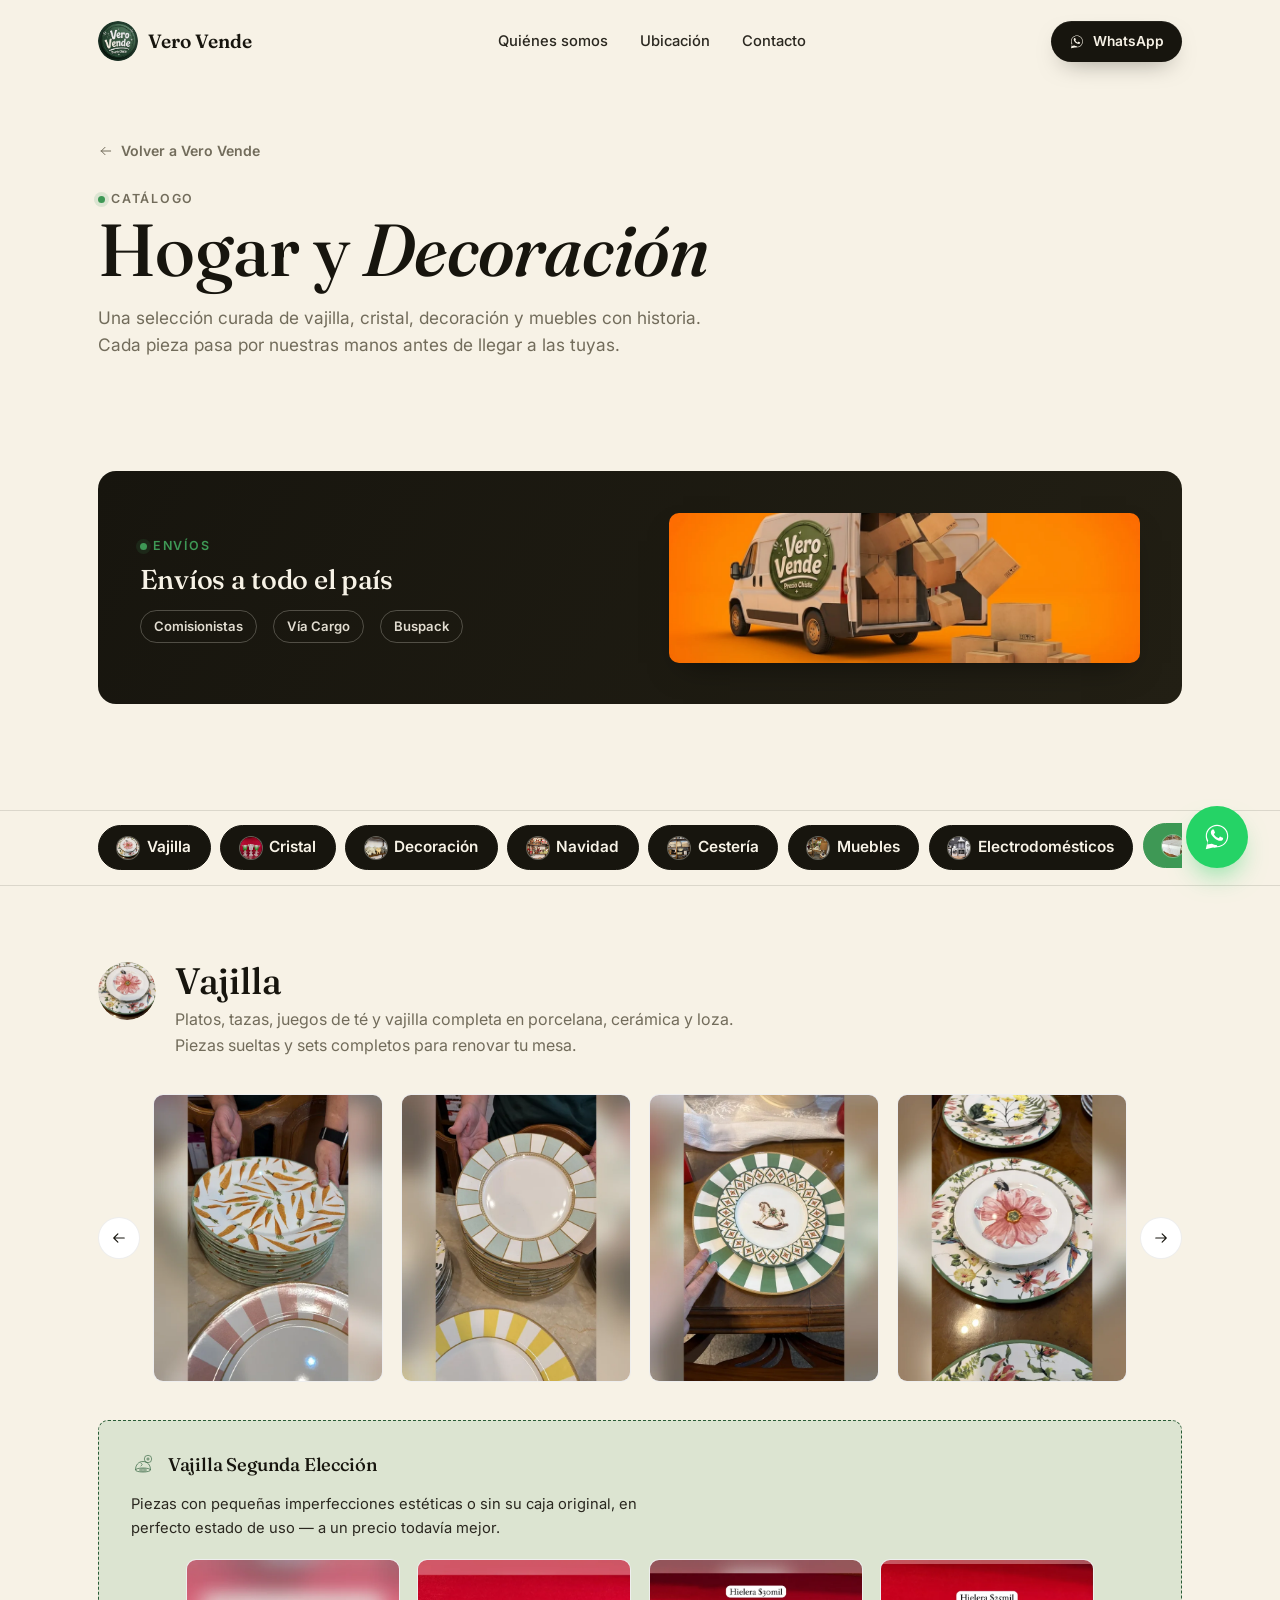
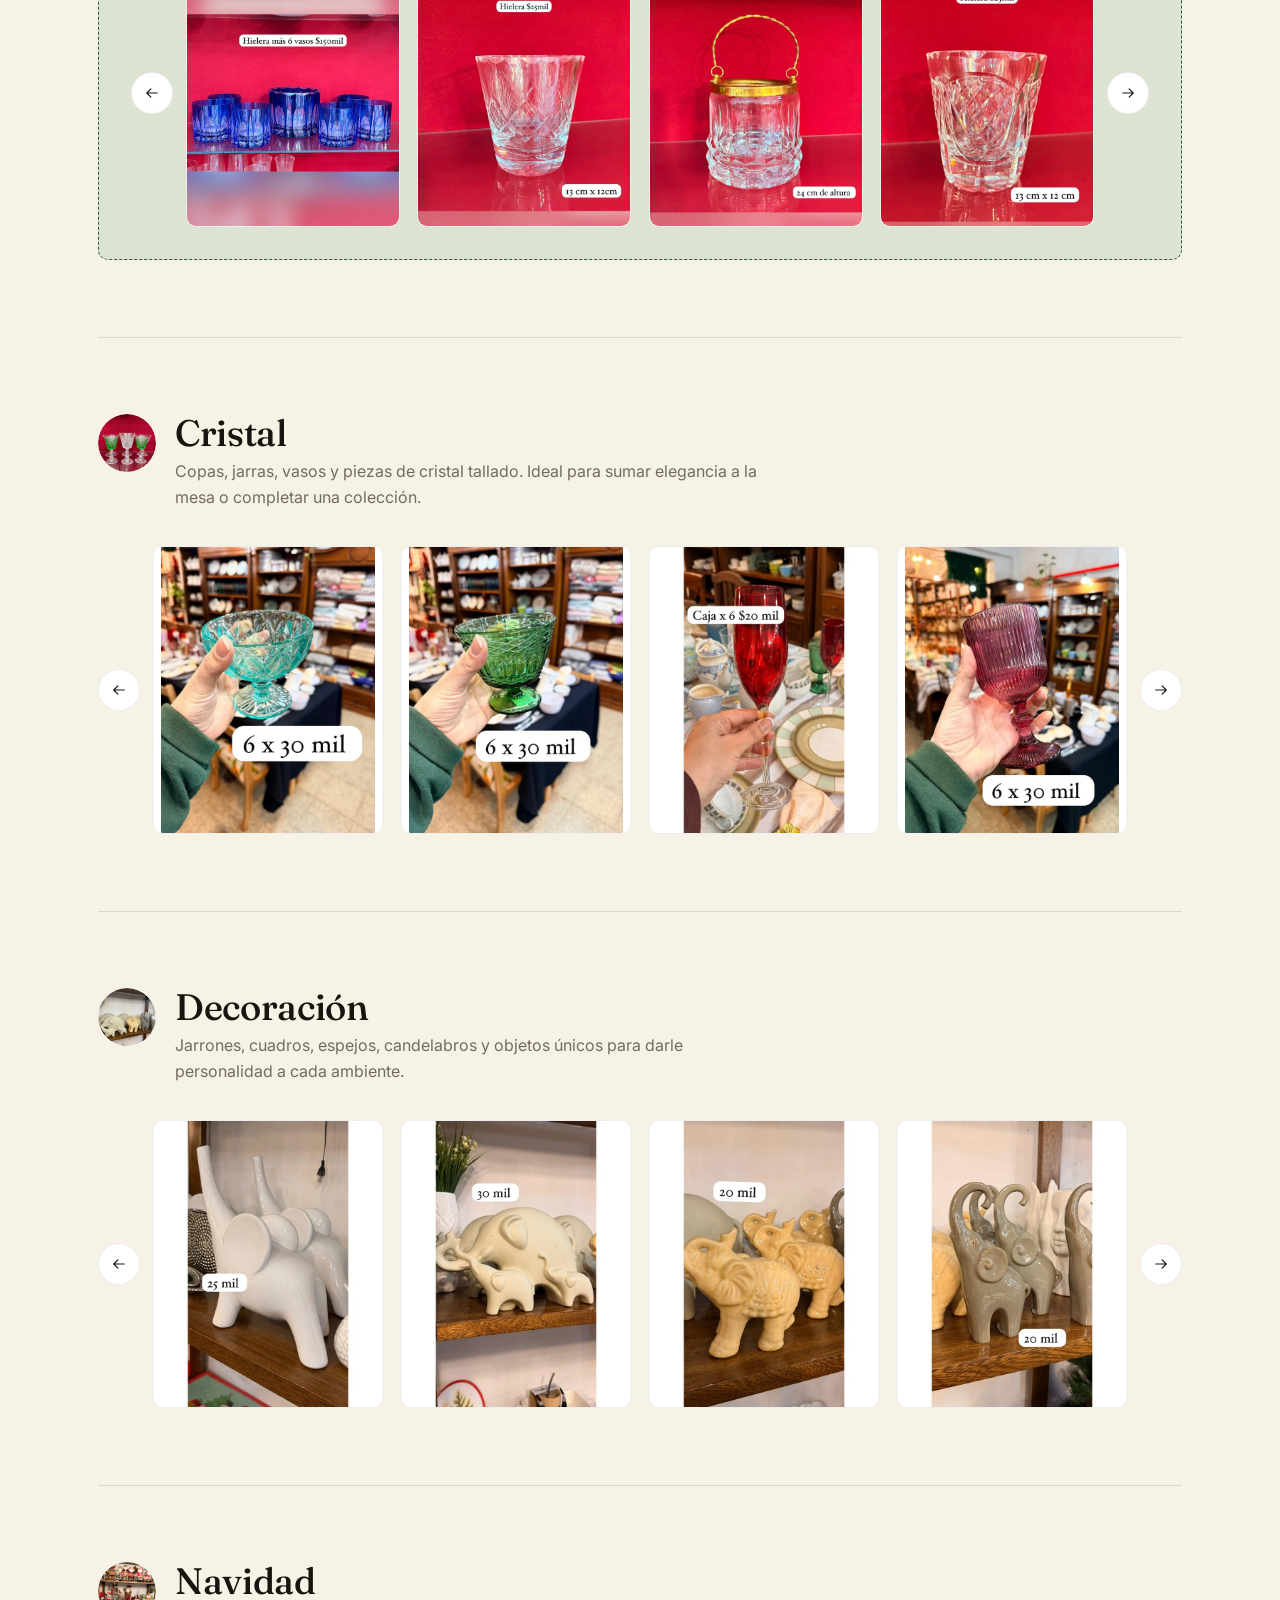
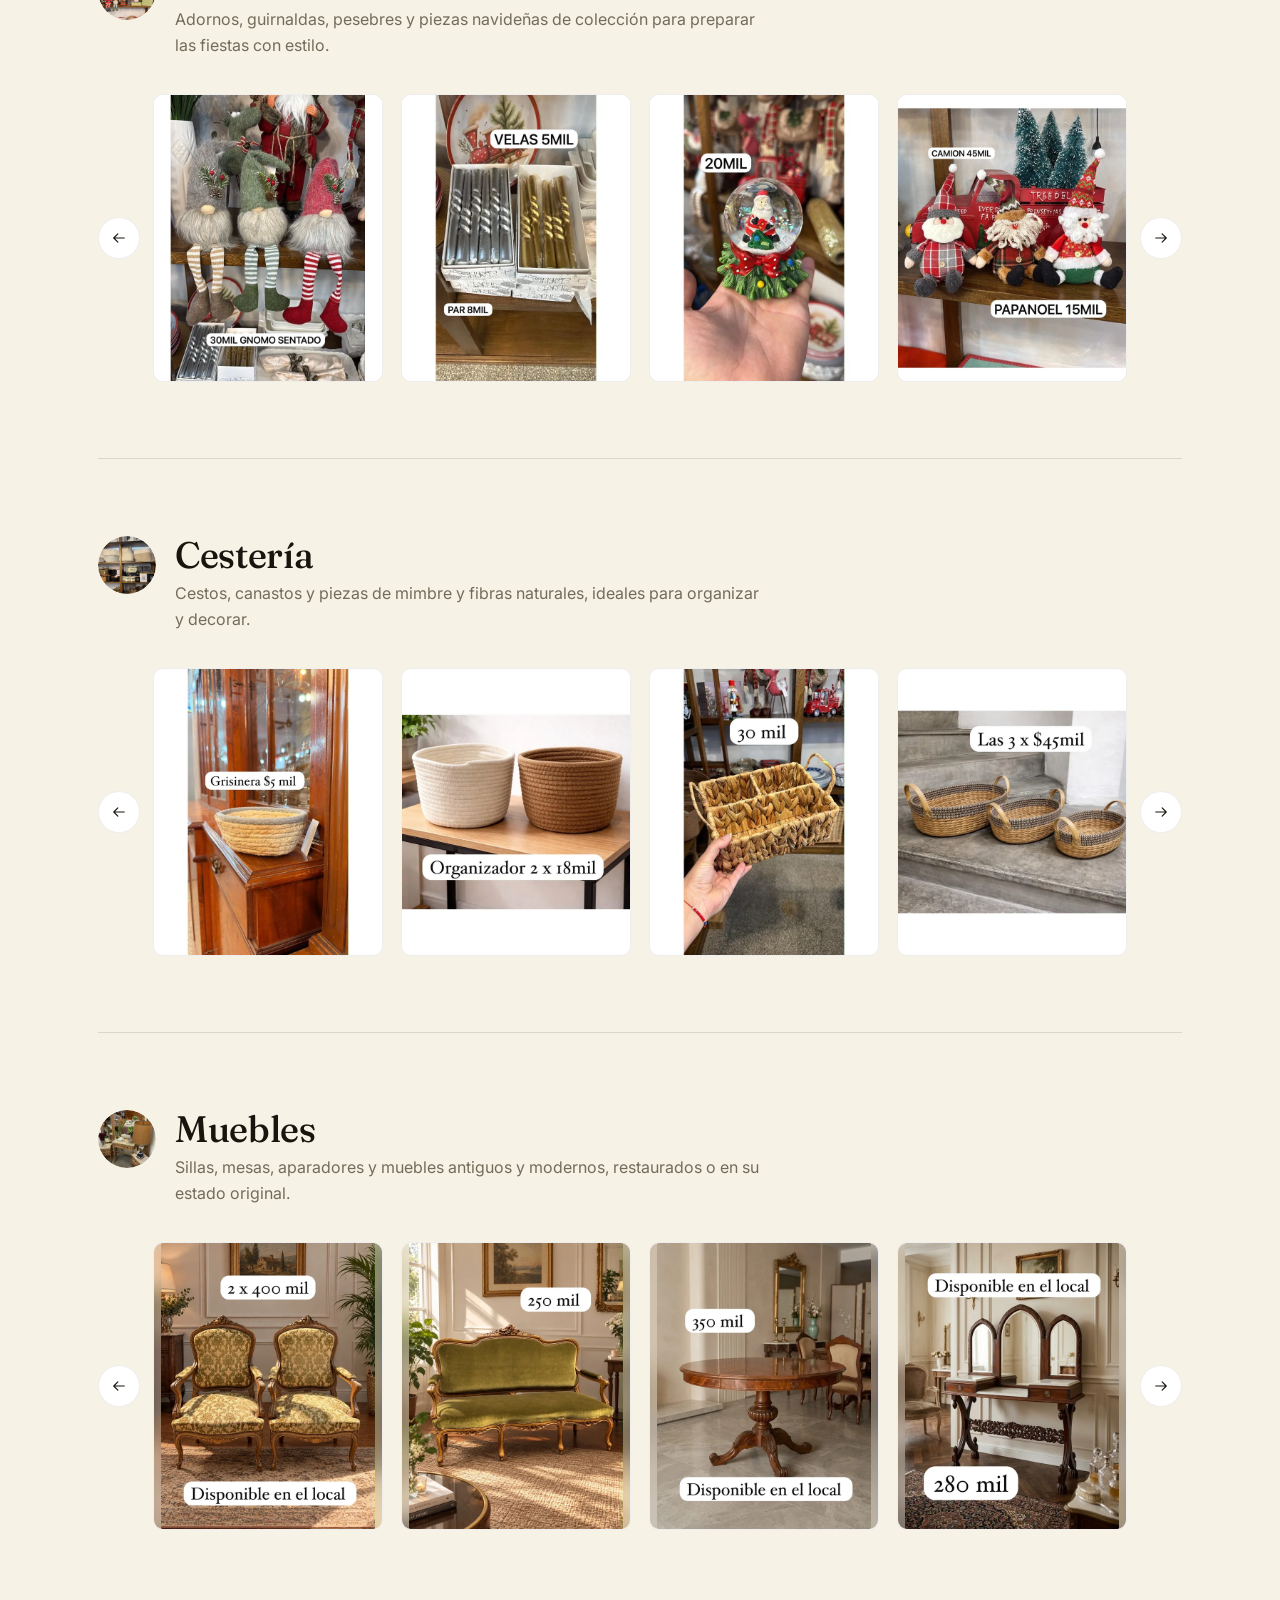
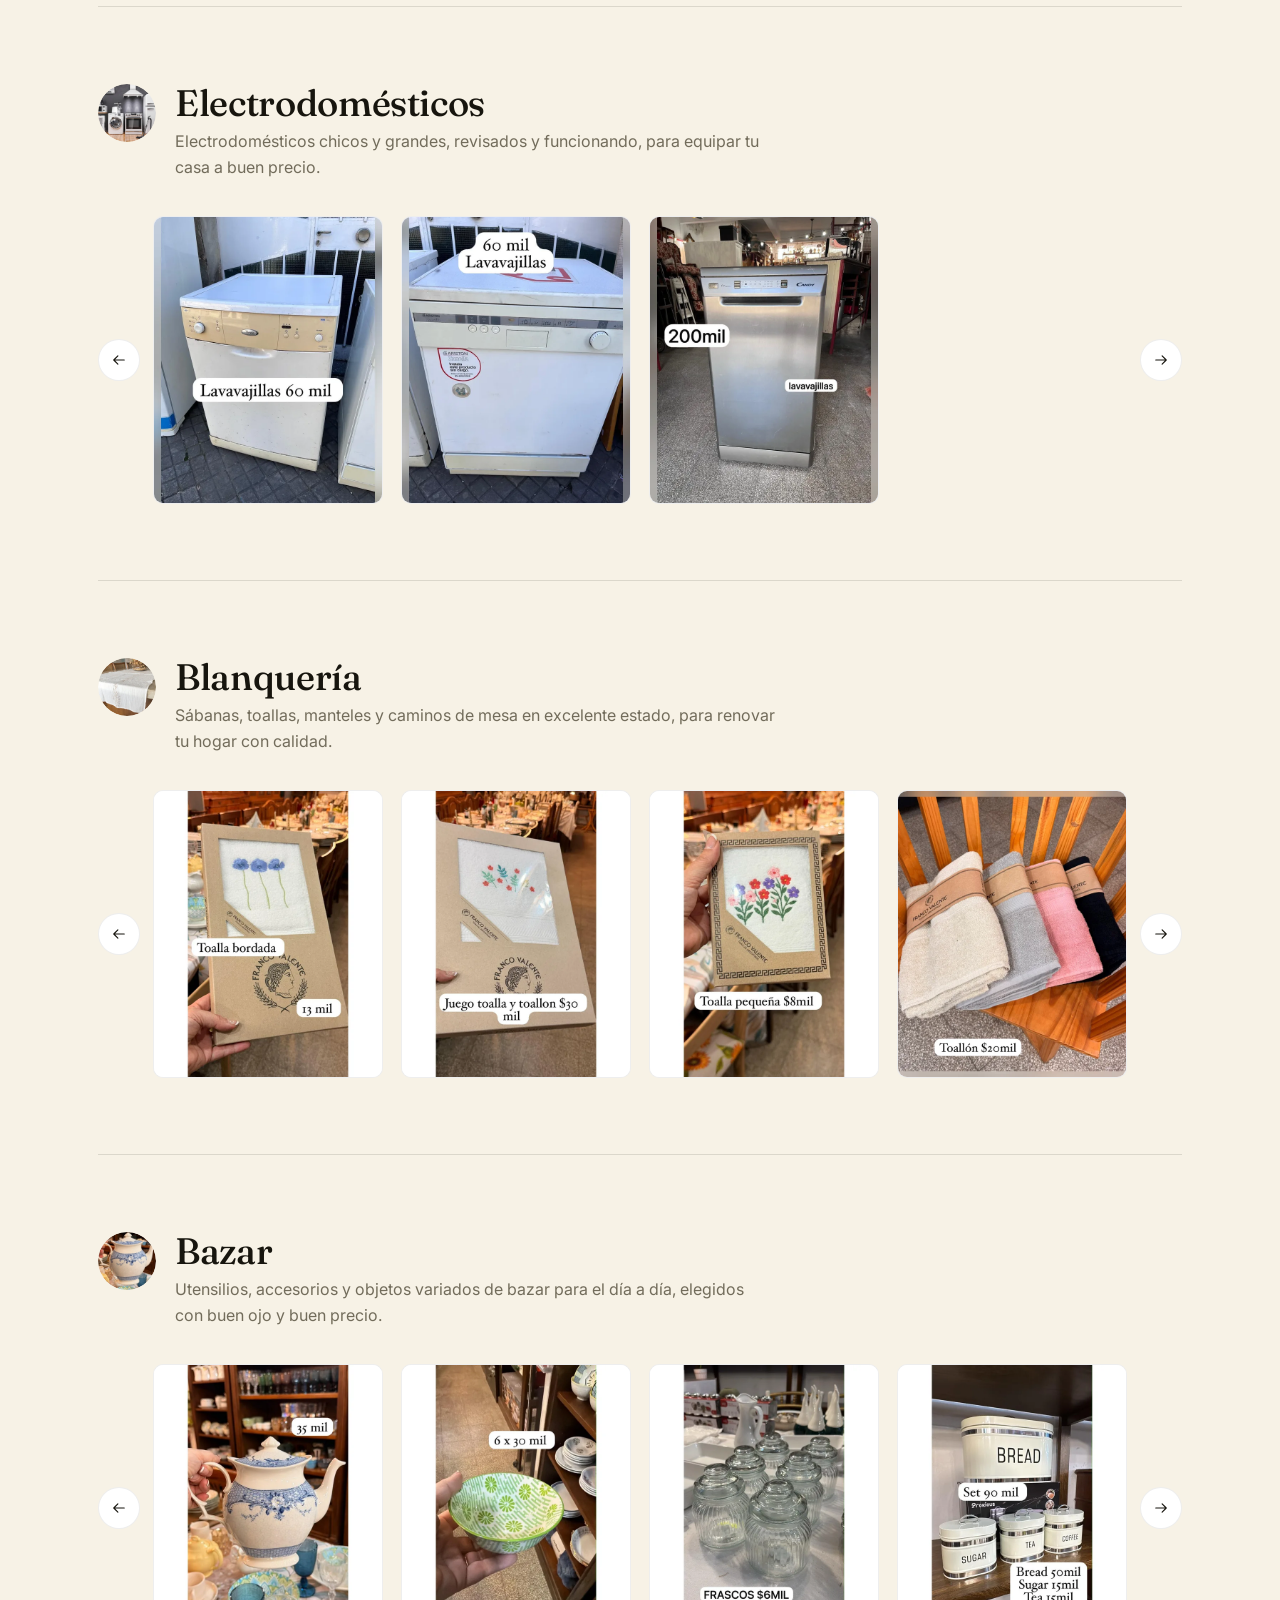
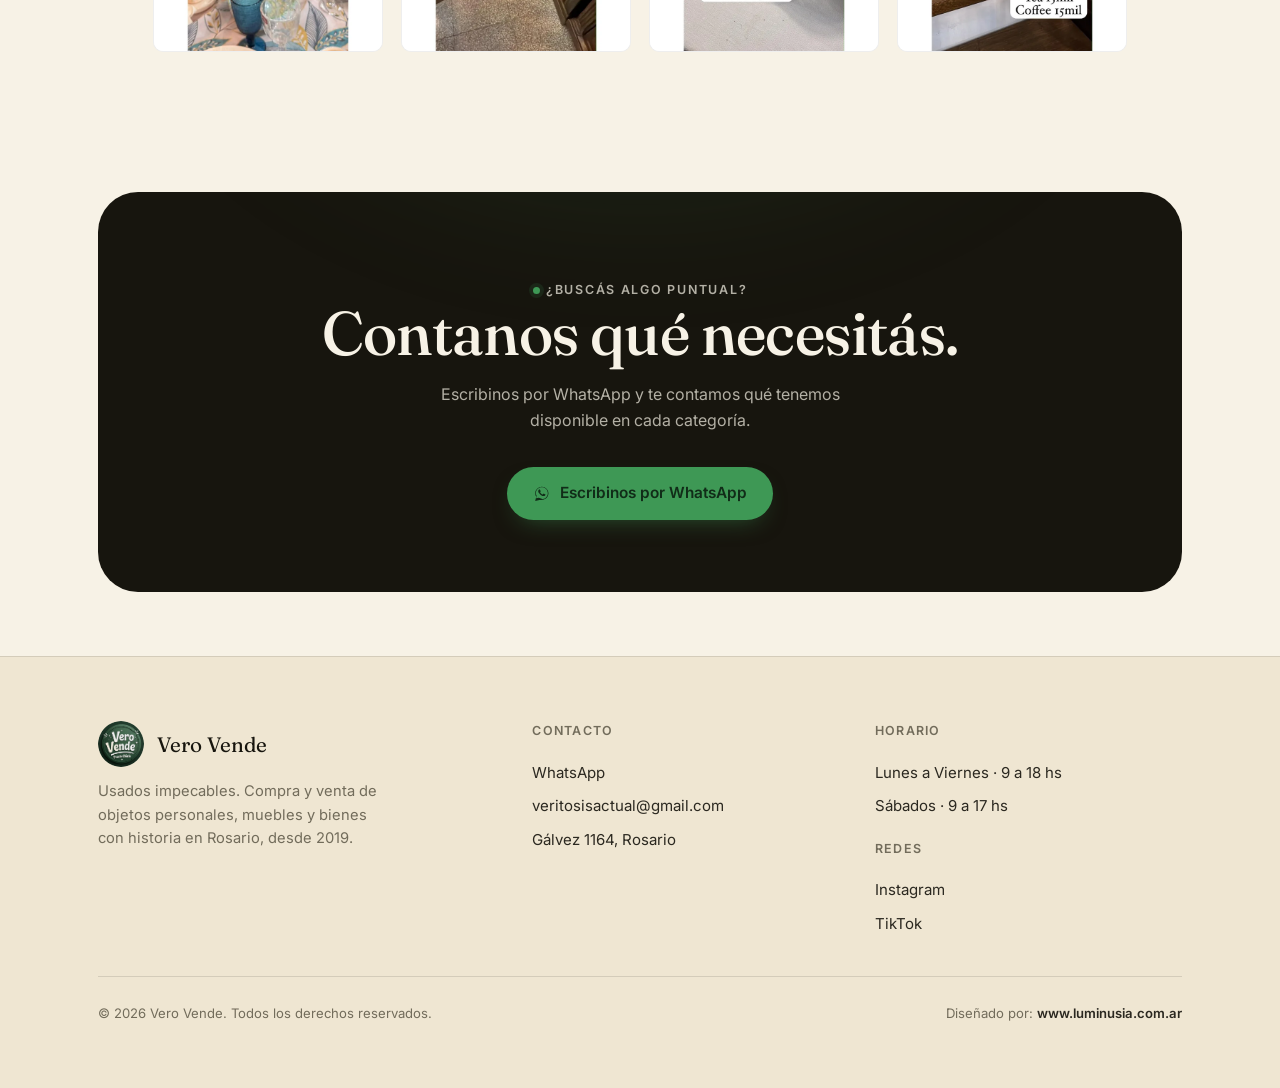
==== hogar-decoracion.html @ d7b31200 "Add files via upload" ====
<!doctype html>
<html lang="es">
<head>
<meta charset="UTF-8" />
<meta name="viewport" content="width=device-width, initial-scale=1, viewport-fit=cover" />
<title>Hogar y Decoración — Vero Vende</title>
<meta name="description" content="Catálogo de Vero Vende: vajilla, cristal, decoración, navidad, cestería, muebles y electrodomésticos usados e impecables. Envíos a todo el país." />
<link rel="preconnect" href="https://fonts.googleapis.com">
<link rel="preconnect" href="https://fonts.gstatic.com" crossorigin>
<link rel="stylesheet" href="https://fonts.googleapis.com/css2?family=Fraunces:ital,opsz,wght@0,9..144,400;0,9..144,500;0,9..144,600;1,9..144,500&family=Inter:wght@400;500;600;700&display=swap">
<link rel="icon" href="favicon-32.png" sizes="32x32">
<link rel="apple-touch-icon" href="favicon.png">
<link rel="stylesheet" href="styles.css?v=20260928">
<meta name="theme-color" content="#F7F2E6">
</head>
<body>
<svg xmlns="http://www.w3.org/2000/svg" style="display:none">
  <!-- ===== UI icons ===== -->
  <symbol id="ic-whatsapp" viewBox="0 0 32 32">
    <path fill="currentColor" d="M16.02 3C9.4 3 4 8.37 4 15c0 2.36.66 4.56 1.8 6.45L4 29l7.76-1.75A11.9 11.9 0 0 0 16.02 27C22.64 27 28 21.63 28 15S22.64 3 16.02 3Zm0 21.8c-1.98 0-3.83-.55-5.4-1.5l-.39-.23-4.6 1.04 1-4.48-.25-.4A9.7 9.7 0 0 1 5.2 15c0-5.98 4.86-10.8 10.82-10.8 5.96 0 10.8 4.82 10.8 10.8 0 5.98-4.84 10.8-10.8 10.8Zm5.9-8.1c-.32-.16-1.9-.94-2.2-1.04-.3-.11-.51-.16-.73.16-.21.32-.84 1.04-1.03 1.25-.19.21-.38.24-.7.08-.32-.16-1.36-.5-2.6-1.6-.96-.86-1.6-1.92-1.79-2.24-.19-.32-.02-.5.14-.66.14-.14.32-.38.48-.56.16-.19.21-.32.32-.54.11-.21.05-.4-.03-.56-.08-.16-.73-1.75-1-2.4-.26-.62-.53-.54-.73-.55h-.62c-.21 0-.56.08-.85.4-.29.32-1.12 1.09-1.12 2.67s1.15 3.1 1.31 3.31c.16.21 2.26 3.45 5.48 4.84.77.33 1.36.53 1.83.68.77.24 1.47.21 2.02.13.62-.09 1.9-.78 2.17-1.53.27-.75.27-1.4.19-1.53-.08-.13-.29-.21-.61-.37Z"/>
  </symbol>
  <symbol id="ic-instagram" viewBox="0 0 32 32">
    <path fill="currentColor" d="M16 5.8c3.47 0 3.88.01 5.25.08 1.27.06 1.96.27 2.42.44.6.24 1.04.52 1.5.98.46.46.74.9.98 1.5.17.46.38 1.15.44 2.42.06 1.37.08 1.78.08 5.25s-.01 3.88-.08 5.25c-.06 1.27-.27 1.96-.44 2.42-.24.6-.52 1.04-.98 1.5-.46.46-.9.74-1.5.98-.46.17-1.15.38-2.42.44-1.37.06-1.78.08-5.25.08s-3.88-.01-5.25-.08c-1.27-.06-1.96-.27-2.42-.44a4.05 4.05 0 0 1-1.5-.98 4.05 4.05 0 0 1-.98-1.5c-.17-.46-.38-1.15-.44-2.42-.06-1.37-.08-1.78-.08-5.25s.01-3.88.08-5.25c.06-1.27.27-1.96.44-2.42.24-.6.52-1.04.98-1.5.46-.46.9-.74 1.5-.98.46-.17 1.15-.38 2.42-.44C12.12 5.8 12.53 5.8 16 5.8Zm0-2.34c-3.53 0-3.97.01-5.35.08-1.38.06-2.32.28-3.14.6a6.4 6.4 0 0 0-2.32 1.51 6.4 6.4 0 0 0-1.51 2.32c-.32.82-.54 1.76-.6 3.14C2.99 12.5 2.98 12.93 2.98 16s.01 3.5.08 4.88c.06 1.38.28 2.32.6 3.14.32.85.75 1.58 1.51 2.32.75.75 1.47 1.19 2.32 1.51.82.32 1.76.54 3.14.6 1.38.07 1.82.08 5.35.08s3.97-.01 5.35-.08c1.38-.06 2.32-.28 3.14-.6a6.4 6.4 0 0 0 2.32-1.51 6.4 6.4 0 0 0 1.51-2.32c.32-.82.54-1.76.6-3.14.07-1.38.08-1.82.08-4.88s-.01-3.5-.08-4.88c-.06-1.38-.28-2.32-.6-3.14a6.4 6.4 0 0 0-1.51-2.32 6.4 6.4 0 0 0-2.32-1.51c-.82-.32-1.76-.54-3.14-.6C19.97 3.47 19.53 3.46 16 3.46Zm0 6.3A6.24 6.24 0 1 0 16 22a6.24 6.24 0 0 0 0-12.24Zm0 10.3a4.06 4.06 0 1 1 0-8.12 4.06 4.06 0 0 1 0 8.12Zm7.94-10.55a1.46 1.46 0 1 1-2.92 0 1.46 1.46 0 0 1 2.92 0Z"/>
  </symbol>
  <symbol id="ic-tiktok" viewBox="0 0 32 32">
    <path fill="currentColor" d="M23.2 9.27a5.6 5.6 0 0 1-3.9-1.57 5.66 5.66 0 0 1-1.72-3.56h-3.87v16.3c0 1.72-1.4 3.13-3.13 3.13a3.13 3.13 0 1 1 0-6.27c.3 0 .58.04.85.11v-3.94a6.96 6.96 0 0 0-.85-.05 7.06 7.06 0 0 0-7.06 7.06 7.06 7.06 0 0 0 7.06 7.06 7.06 7.06 0 0 0 7.06-7.06v-8.3a9.4 9.4 0 0 0 5.56 1.8v-3.9c0-.01 0-.01 0 0Z"/>
  </symbol>
  <symbol id="ic-pin" viewBox="0 0 24 24">
    <path fill="none" stroke="currentColor" stroke-width="1.4" d="M12 21s-7-6.5-7-11.6A7 7 0 0 1 12 2.5a7 7 0 0 1 7 6.9C19 14.5 12 21 12 21Z"/>
    <circle cx="12" cy="9.4" r="2.4" fill="none" stroke="currentColor" stroke-width="1.4"/>
  </symbol>
  <symbol id="ic-clock" viewBox="0 0 24 24">
    <circle cx="12" cy="12" r="8.6" fill="none" stroke="currentColor" stroke-width="1.4"/>
    <path fill="none" stroke="currentColor" stroke-width="1.4" stroke-linecap="round" d="M12 7v5.2l3.4 2"/>
  </symbol>
  <symbol id="ic-mail" viewBox="0 0 24 24">
    <rect x="2.6" y="5.2" width="18.8" height="13.6" rx="2" fill="none" stroke="currentColor" stroke-width="1.4"/>
    <path fill="none" stroke="currentColor" stroke-width="1.4" stroke-linecap="round" stroke-linejoin="round" d="m3.4 6.2 8.6 6.6 8.6-6.6"/>
  </symbol>
  <symbol id="ic-arrow" viewBox="0 0 24 24">
    <path fill="none" stroke="currentColor" stroke-width="1.5" stroke-linecap="round" stroke-linejoin="round" d="M5 12h14m0 0-5.5-5.5M19 12l-5.5 5.5"/>
  </symbol>
  <symbol id="ic-external" viewBox="0 0 24 24">
    <path fill="none" stroke="currentColor" stroke-width="1.5" stroke-linecap="round" stroke-linejoin="round" d="M9 6H6.5A2.5 2.5 0 0 0 4 8.5v9A2.5 2.5 0 0 0 6.5 20h9a2.5 2.5 0 0 0 2.5-2.5V15M14 4h6v6M20 4l-9.5 9.5"/>
  </symbol>

  <!-- ===== Category icons (line art) ===== -->
  <symbol id="ic-vajilla" viewBox="0 0 48 48">
    <ellipse cx="24" cy="34" rx="15" ry="4" fill="none" stroke="currentColor" stroke-width="1.3"/>
    <ellipse cx="24" cy="34" rx="7" ry="2" fill="none" stroke="currentColor" stroke-width="1.3"/>
    <path fill="none" stroke="currentColor" stroke-width="1.3" d="M9 34C9 24 15 17 24 17s15 7 15 17"/>
    <path fill="none" stroke="currentColor" stroke-width="1" d="M15 27c2-4 5-6 9-6s7 2 9 6" opacity=".6"/>
    <circle cx="24" cy="11" r="2.6" fill="none" stroke="currentColor" stroke-width="1.2"/>
    <path fill="none" stroke="currentColor" stroke-width="1.2" d="M24 13.6v3"/>
  </symbol>
  <symbol id="ic-vajilla2" viewBox="0 0 48 48">
    <ellipse cx="24" cy="34" rx="15" ry="4" fill="none" stroke="currentColor" stroke-width="1.3"/>
    <ellipse cx="24" cy="34" rx="7" ry="2" fill="none" stroke="currentColor" stroke-width="1.3"/>
    <path fill="none" stroke="currentColor" stroke-width="1.3" d="M9 34C9 24 15 17 24 17s15 7 15 17"/>
    <path fill="none" stroke="currentColor" stroke-width="1.2" stroke-linecap="round" d="m20 20 2.4 3.4L20 26"/>
    <circle cx="34" cy="12" r="7.4" fill="none" stroke="currentColor" stroke-width="1.2"/>
    <path fill="none" stroke="currentColor" stroke-width="1.2" stroke-linecap="round" d="M31.4 12h5.2M34 9.4v5.2"/>
  </symbol>
  <symbol id="ic-cristal" viewBox="0 0 48 48">
    <path fill="none" stroke="currentColor" stroke-width="1.3" d="M15 8h18l-2.4 15.6a6.6 6.6 0 0 1-6.6 5.6 6.6 6.6 0 0 1-6.6-5.6L15 8Z"/>
    <path fill="none" stroke="currentColor" stroke-width="1.3" d="M24 29.2V38M17 38h14"/>
    <path fill="none" stroke="currentColor" stroke-width="1" d="M16.6 12h14.8" opacity=".6"/>
  </symbol>
  <symbol id="ic-decoracion" viewBox="0 0 48 48">
    <path fill="none" stroke="currentColor" stroke-width="1.3" d="M18 38h12l-1.6-14.4c2-2 3-4.6 3-7.6 0-5-3.4-9-9.4-9s-9.4 4-9.4 9c0 3 1 5.6 3 7.6L18 38Z"/>
    <path fill="none" stroke="currentColor" stroke-width="1.2" stroke-linecap="round" d="M24 12c-3 1.4-4 3.6-3.4 6.4M24 12c3 1.4 4 3.6 3.4 6.4"/>
  </symbol>
  <symbol id="ic-navidad" viewBox="0 0 48 48">
    <circle cx="24" cy="26" r="11" fill="none" stroke="currentColor" stroke-width="1.3"/>
    <path fill="none" stroke="currentColor" stroke-width="1" d="M13 26h22M24 15v22" opacity=".5"/>
    <path fill="none" stroke="currentColor" stroke-width="1.3" stroke-linecap="round" d="M24 15V9m-2.6 2.6L24 9l2.6 2.6"/>
    <circle cx="24" cy="7.4" r="1.6" fill="none" stroke="currentColor" stroke-width="1.1"/>
  </symbol>
  <symbol id="ic-cesteria" viewBox="0 0 48 48">
    <path fill="none" stroke="currentColor" stroke-width="1.3" d="M11 20h26l-3 15a3 3 0 0 1-3 2.4H17a3 3 0 0 1-3-2.4L11 20Z"/>
    <path fill="none" stroke="currentColor" stroke-width="1" d="M13.5 24h21M14.6 29.4h18.8M15.7 34.8h16.6" opacity=".6"/>
    <path fill="none" stroke="currentColor" stroke-width="1.3" d="M15 20c0-6 4-10.6 9-10.6S33 14 33 20"/>
  </symbol>
  <symbol id="ic-muebles" viewBox="0 0 48 48">
    <path fill="none" stroke="currentColor" stroke-width="1.3" d="M12 23v-4a4 4 0 0 1 4-4h16a4 4 0 0 1 4 4v4"/>
    <path fill="none" stroke="currentColor" stroke-width="1.3" d="M10 23h28v8a2 2 0 0 1-2 2H12a2 2 0 0 1-2-2v-8Z"/>
    <path fill="none" stroke="currentColor" stroke-width="1.3" stroke-linecap="round" d="M11 33v4M37 33v4"/>
  </symbol>
  <symbol id="ic-electro" viewBox="0 0 48 48">
    <rect x="14" y="7" width="20" height="34" rx="3" fill="none" stroke="currentColor" stroke-width="1.3"/>
    <path fill="none" stroke="currentColor" stroke-width="1" d="M14 19h20" opacity=".6"/>
    <circle cx="19" cy="13" r="1.4" fill="currentColor"/>
    <circle cx="24" cy="13" r="1.4" fill="currentColor"/>
    <rect x="18" y="24" width="12" height="10" rx="1.4" fill="none" stroke="currentColor" stroke-width="1.1"/>
  </symbol>
  <symbol id="ic-blanqueria" viewBox="0 0 48 48">
    <rect x="10" y="28" width="28" height="7" rx="2" fill="none" stroke="currentColor" stroke-width="1.3"/>
    <rect x="12" y="20" width="24" height="7" rx="2" fill="none" stroke="currentColor" stroke-width="1.3"/>
    <rect x="14" y="12" width="20" height="7" rx="2" fill="none" stroke="currentColor" stroke-width="1.3"/>
    <path fill="none" stroke="currentColor" stroke-width="1" d="M16 15.5h16M14 23.5h20M12 31.5h24" opacity=".6"/>
  </symbol>
  <symbol id="ic-truck" viewBox="0 0 64 40">
    <path fill="none" stroke="currentColor" stroke-width="1.6" d="M2 10h30v18H2z"/>
    <path fill="none" stroke="currentColor" stroke-width="1.6" stroke-linejoin="round" d="M32 16h11l7 6v6H32z"/>
    <circle cx="12" cy="31" r="4" fill="none" stroke="currentColor" stroke-width="1.6"/>
    <circle cx="45" cy="31" r="4" fill="none" stroke="currentColor" stroke-width="1.6"/>
    <path fill="none" stroke="currentColor" stroke-width="1.2" d="M2 16h30M2 22h30" opacity=".5"/>
  </symbol>
  <symbol id="ic-box" viewBox="0 0 32 32">
    <path fill="none" stroke="currentColor" stroke-width="1.3" d="M16 4 3 9.5v13L16 28l13-5.5v-13L16 4Z"/>
    <path fill="none" stroke="currentColor" stroke-width="1.3" d="M3 9.5 16 15l13-5.5M16 15v13"/>
  </symbol>
  <symbol id="ic-tag" viewBox="0 0 32 32">
    <path fill="none" stroke="currentColor" stroke-width="1.3" d="M17 4h9a2 2 0 0 1 2 2v9a2 2 0 0 1-.6 1.4L15.4 28.4a2 2 0 0 1-2.8 0L4.6 20.4a2 2 0 0 1 0-2.8L16.6 5.6A2 2 0 0 1 18 5"/>
    <circle cx="22" cy="10" r="1.8" fill="currentColor"/>
  </symbol>
</svg>
<a class="skip-link" href="#main">Saltar al contenido</a>

<!-- ================= NAV ================= -->
<header class="nav" id="nav">
  <div class="container nav-inner">
    <a class="nav-brand" href="index.html">
      <img src="logo-circle.webp" alt="" width="40" height="40">
      Vero Vende
    </a>
    <nav class="nav-links" aria-label="Navegación principal">
      <a href="index.html#quienes-somos">Quiénes somos</a>
      <a href="index.html#ubicacion">Ubicación</a>
      <a href="index.html#contacto">Contacto</a>
    </nav>
    <a class="btn btn-primary btn-sm nav-cta" href="https://wa.me/5493416921966?text=Hola%20Vero%20Vende!%20Quer%C3%ADa%20consultarles." target="_blank" rel="noopener">
      <svg class="icon icon-fill" aria-hidden="true"><use href="#ic-whatsapp"/></svg>
      WhatsApp
    </a>
    <button class="nav-burger" aria-label="Abrir menú" aria-expanded="false">
      <span></span><span></span><span></span>
    </button>
  </div>
</header>

<div class="mobile-menu" id="mobile-menu">
  <a href="index.html#quienes-somos">Quiénes somos</a>
  <a href="index.html#ubicacion">Ubicación</a>
  <a href="index.html#contacto">Contacto</a>
  <a class="btn btn-lime btn-block" href="https://wa.me/5493416921966" target="_blank" rel="noopener">Escribinos por WhatsApp</a>
</div>

<main id="main">

  <div class="container page-header">
    <a class="back-link" href="index.html">
      <svg class="icon" aria-hidden="true"><use href="#ic-arrow"/></svg>
      Volver a Vero Vende
    </a>
    <p class="eyebrow" data-reveal>Catálogo</p>
    <h1 class="page-title" data-split-text="chars" data-split-immediate>Hogar y <em>Decoración</em></h1>
    <p class="page-lede" data-reveal>Una selección curada de vajilla, cristal, decoración y muebles con historia. Cada pieza pasa por nuestras manos antes de llegar a las tuyas.</p>
  </div>

  <div class="container section-tight">
    <div class="ship-banner" data-reveal>
      <div class="ship-banner-text">
        <p class="eyebrow">Envíos</p>
        <h3>Envíos a todo el país</h3>
        <div class="ship-carriers">
          <span>Comisionistas</span>
          <span>Vía Cargo</span>
          <span>Buspack</span>
        </div>
      </div>
      <div class="ship-photo">
        <img src="envios.webp" alt="Camioneta de reparto con paquetes de Vero Vende" width="900" height="600" loading="lazy">
      </div>
    </div>
  </div>

  <div class="cat-nav-wrap">
    <div class="container">
      <nav class="cat-nav" aria-label="Categorías">
        <a href="#vajilla"><img class="cat-photo" src="fotos/vajilla/vajilla.webp" alt="" width="22" height="22" loading="lazy"><span class="cat-name">Vajilla</span></a>
        <a href="#cristal"><img class="cat-photo" src="fotos/cristal/cristal.webp" alt="" width="22" height="22" loading="lazy"><span class="cat-name">Cristal</span></a>
        <a href="#decoracion"><img class="cat-photo" src="fotos/decoracion/decoracion.webp" alt="" width="22" height="22" loading="lazy"><span class="cat-name">Decoración</span></a>
        <a href="#navidad"><img class="cat-photo" src="fotos/navidad/navidad.webp" alt="" width="22" height="22" loading="lazy"><span class="cat-name">Navidad</span></a>
        <a href="#cesteria"><img class="cat-photo" src="fotos/cesteria/cesteria.webp" alt="" width="22" height="22" loading="lazy"><span class="cat-name">Cestería</span></a>
        <a href="#muebles"><img class="cat-photo" src="fotos/muebles/muebles.webp" alt="" width="22" height="22" loading="lazy"><span class="cat-name">Muebles</span></a>
        <a href="#electrodomesticos"><img class="cat-photo" src="fotos/electrodomesticos/electrodomesticos.webp" alt="" width="22" height="22" loading="lazy"><span class="cat-name">Electrodomésticos</span></a>
        <a href="#blanqueria"><img class="cat-photo" src="fotos/blanqueria/blanqueria.webp" alt="" width="22" height="22" loading="lazy"><span class="cat-name">Blanquería</span></a>
        <a href="#bazar"><img class="cat-photo" src="fotos/bazar/bazar.webp" alt="" width="22" height="22" loading="lazy"><span class="cat-name">Bazar</span></a>
      </nav>
    </div>
  </div>

  <div class="container">

    <!-- VAJILLA -->
    <section class="cat-section" id="vajilla">
      <div class="cat-head" data-reveal>
        <div class="icon-badge icon-badge-photo"><img src="fotos/vajilla/vajilla.webp" alt="" width="58" height="58" loading="lazy"></div>
        <div>
          <h2>Vajilla</h2>
          <p>Platos, tazas, juegos de té y vajilla completa en porcelana, cerámica y loza. Piezas sueltas y sets completos para renovar tu mesa.</p>
        </div>
      </div>
      <div class="gallery">
        <button type="button" class="gallery-arrow gallery-arrow-prev" aria-label="Ver fotos anteriores">
          <svg class="icon" aria-hidden="true"><use href="#ic-arrow"/></svg>
        </button>
        <div class="gallery-viewport">
          <div class="gallery-track" data-reveal>
            <div class="gallery-item gallery-photo"><img src="fotos/vajilla/vajilla-g01.webp" alt="Vajilla" loading="lazy" width="640" height="800"></div>
            <div class="gallery-item gallery-photo"><img src="fotos/vajilla/vajilla-g02.webp" alt="Vajilla" loading="lazy" width="640" height="800"></div>
            <div class="gallery-item gallery-photo"><img src="fotos/vajilla/vajilla-g03.webp" alt="Vajilla" loading="lazy" width="640" height="800"></div>
            <div class="gallery-item gallery-photo"><img src="fotos/vajilla/vajilla-g04.webp" alt="Vajilla" loading="lazy" width="640" height="800"></div>
            <div class="gallery-item gallery-photo"><img src="fotos/vajilla/vajilla-g05.webp" alt="Vajilla" loading="lazy" width="640" height="800"></div>
            <div class="gallery-item gallery-photo"><img src="fotos/vajilla/vajilla-g06.webp" alt="Vajilla" loading="lazy" width="640" height="800"></div>
            <div class="gallery-item gallery-photo"><img src="fotos/vajilla/vajilla-g07.webp" alt="Vajilla" loading="lazy" width="640" height="800"></div>
            <div class="gallery-item gallery-photo"><img src="fotos/vajilla/vajilla-g08.webp" alt="Vajilla" loading="lazy" width="640" height="800"></div>
            <div class="gallery-item gallery-photo"><img src="fotos/vajilla/vajilla-g09.webp" alt="Vajilla" loading="lazy" width="640" height="800"></div>
            <div class="gallery-item gallery-photo"><img src="fotos/vajilla/vajilla-g10.webp" alt="Vajilla" loading="lazy" width="640" height="800"></div>
            <div class="gallery-item gallery-photo"><img src="fotos/vajilla/vajilla-g11.webp" alt="Vajilla" loading="lazy" width="640" height="800"></div>
            <div class="gallery-item gallery-photo"><img src="fotos/vajilla/vajilla-g12.webp" alt="Vajilla" loading="lazy" width="640" height="800"></div>
            <div class="gallery-item gallery-photo"><img src="fotos/vajilla/vajilla-g13.webp" alt="Vajilla" loading="lazy" width="640" height="800"></div>
            <div class="gallery-item gallery-photo"><img src="fotos/vajilla/vajilla-g14.webp" alt="Vajilla" loading="lazy" width="640" height="800"></div>
            <div class="gallery-item gallery-photo"><img src="fotos/vajilla/vajilla-g15.webp" alt="Vajilla" loading="lazy" width="640" height="800"></div>
            <div class="gallery-item gallery-photo"><img src="fotos/vajilla/vajilla-g16.webp" alt="Vajilla" loading="lazy" width="640" height="800"></div>
            <div class="gallery-item gallery-photo"><img src="fotos/vajilla/vajilla-g17.webp" alt="Vajilla" loading="lazy" width="640" height="800"></div>
            <div class="gallery-item gallery-photo"><img src="fotos/vajilla/vajilla-g18.webp" alt="Vajilla" loading="lazy" width="640" height="800"></div>
            <div class="gallery-item gallery-photo"><img src="fotos/vajilla/vajilla-g19.webp" alt="Vajilla" loading="lazy" width="640" height="800"></div>
            <div class="gallery-item gallery-photo"><img src="fotos/vajilla/vajilla-g20.webp" alt="Vajilla" loading="lazy" width="640" height="800"></div>
            <div class="gallery-item gallery-photo"><img src="fotos/vajilla/vajilla-g21.webp" alt="Vajilla" loading="lazy" width="640" height="800"></div>
            <div class="gallery-item gallery-photo"><img src="fotos/vajilla/vajilla-g22.webp" alt="Vajilla" loading="lazy" width="640" height="800"></div>
            <div class="gallery-item gallery-photo"><img src="fotos/vajilla/vajilla-g23.webp" alt="Vajilla" loading="lazy" width="640" height="800"></div>
            <div class="gallery-item gallery-photo"><img src="fotos/vajilla/vajilla-g24.webp" alt="Vajilla" loading="lazy" width="640" height="800"></div>
            <div class="gallery-item gallery-photo"><img src="fotos/vajilla/vajilla-g25.webp" alt="Vajilla" loading="lazy" width="640" height="800"></div>
            <div class="gallery-item gallery-photo"><img src="fotos/vajilla/vajilla-g26.webp" alt="Vajilla" loading="lazy" width="640" height="800"></div>
            <div class="gallery-item gallery-photo"><img src="fotos/vajilla/vajilla-g27.webp" alt="Vajilla" loading="lazy" width="640" height="800"></div>
            <div class="gallery-item gallery-photo"><img src="fotos/vajilla/vajilla-g28.webp" alt="Vajilla" loading="lazy" width="640" height="800"></div>
            <div class="gallery-item gallery-photo"><img src="fotos/vajilla/vajilla-g29.webp" alt="Vajilla" loading="lazy" width="640" height="800"></div>
            <div class="gallery-item gallery-photo"><img src="fotos/vajilla/vajilla-g30.webp" alt="Vajilla" loading="lazy" width="640" height="800"></div>
            <div class="gallery-item gallery-photo"><img src="fotos/vajilla/vajilla-g31.webp" alt="Vajilla" loading="lazy" width="640" height="800"></div>
            <div class="gallery-item gallery-photo"><img src="fotos/vajilla/vajilla-g32.webp" alt="Vajilla" loading="lazy" width="640" height="800"></div>
            <div class="gallery-item gallery-photo"><img src="fotos/vajilla/vajilla-g33.webp" alt="Vajilla" loading="lazy" width="640" height="800"></div>
            <div class="gallery-item gallery-photo"><img src="fotos/vajilla/vajilla-g34.webp" alt="Vajilla" loading="lazy" width="640" height="800"></div>
            <div class="gallery-item gallery-photo"><img src="fotos/vajilla/vajilla-g35.webp" alt="Vajilla" loading="lazy" width="640" height="800"></div>
            <div class="gallery-item gallery-photo"><img src="fotos/vajilla/vajilla-g36.webp" alt="Vajilla" loading="lazy" width="640" height="800"></div>
            <div class="gallery-item gallery-photo"><img src="fotos/vajilla/vajilla-g37.webp" alt="Vajilla" loading="lazy" width="640" height="800"></div>
            <div class="gallery-item gallery-photo"><img src="fotos/vajilla/vajilla-g38.webp" alt="Vajilla" loading="lazy" width="640" height="800"></div>
            <div class="gallery-item gallery-photo"><img src="fotos/vajilla/vajilla-g39.webp" alt="Vajilla" loading="lazy" width="640" height="800"></div>
            <div class="gallery-item gallery-photo"><img src="fotos/vajilla/vajilla-g40.webp" alt="Vajilla" loading="lazy" width="640" height="800"></div>
            <div class="gallery-item gallery-photo"><img src="fotos/vajilla/vajilla-g41.webp" alt="Vajilla" loading="lazy" width="640" height="800"></div>
            <div class="gallery-item gallery-photo"><img src="fotos/vajilla/vajilla-g42.webp" alt="Vajilla" loading="lazy" width="640" height="800"></div>
            <div class="gallery-item gallery-photo"><img src="fotos/vajilla/vajilla-g43.webp" alt="Vajilla" loading="lazy" width="640" height="800"></div>
            <div class="gallery-item gallery-photo"><img src="fotos/vajilla/vajilla-g44.webp" alt="Vajilla" loading="lazy" width="640" height="800"></div>
            <div class="gallery-item gallery-photo"><img src="fotos/vajilla/vajilla-g45.webp" alt="Vajilla" loading="lazy" width="640" height="800"></div>
          </div>
        </div>
        <button type="button" class="gallery-arrow gallery-arrow-next" aria-label="Ver más fotos">
          <svg class="icon" aria-hidden="true"><use href="#ic-arrow"/></svg>
        </button>
      </div>

      <div class="subsection" data-reveal>
        <div class="subsection-head">
          <svg class="icon"><use href="#ic-vajilla2"/></svg>
          <h3>Vajilla Segunda Elección</h3>
        </div>
        <p class="subsection-note">Piezas con pequeñas imperfecciones estéticas o sin su caja original, en perfecto estado de uso — a un precio todavía mejor.</p>
        <div class="gallery">
          <button type="button" class="gallery-arrow gallery-arrow-prev" aria-label="Ver fotos anteriores">
            <svg class="icon" aria-hidden="true"><use href="#ic-arrow"/></svg>
          </button>
          <div class="gallery-viewport">
            <div class="gallery-track">
              <div class="gallery-item gallery-photo"><img src="fotos/vajilla/cristal-g14.webp" alt="Vajilla segunda elección" loading="lazy" width="640" height="800"></div>
              <div class="gallery-item gallery-photo"><img src="fotos/vajilla/cristal-g15.webp" alt="Vajilla segunda elección" loading="lazy" width="640" height="800"></div>
              <div class="gallery-item gallery-photo"><img src="fotos/vajilla/cristal-g16.webp" alt="Vajilla segunda elección" loading="lazy" width="640" height="800"></div>
              <div class="gallery-item gallery-photo"><img src="fotos/vajilla/cristal-g17.webp" alt="Vajilla segunda elección" loading="lazy" width="640" height="800"></div>
              <div class="gallery-item gallery-photo"><img src="fotos/vajilla/cristal-g18.webp" alt="Vajilla segunda elección" loading="lazy" width="640" height="800"></div>
              <div class="gallery-item gallery-photo"><img src="fotos/vajilla/cristal-g19.webp" alt="Vajilla segunda elección" loading="lazy" width="640" height="800"></div>
            </div>
          </div>
          <button type="button" class="gallery-arrow gallery-arrow-next" aria-label="Ver más fotos">
            <svg class="icon" aria-hidden="true"><use href="#ic-arrow"/></svg>
          </button>
        </div>
      </div>
    </section>

    <!-- CRISTAL -->
    <section class="cat-section" id="cristal">
      <div class="cat-head" data-reveal>
        <div class="icon-badge icon-badge-photo"><img src="fotos/cristal/cristal.webp" alt="" width="58" height="58" loading="lazy"></div>
        <div>
          <h2>Cristal</h2>
          <p>Copas, jarras, vasos y piezas de cristal tallado. Ideal para sumar elegancia a la mesa o completar una colección.</p>
        </div>
      </div>
      <div class="gallery">
        <button type="button" class="gallery-arrow gallery-arrow-prev" aria-label="Ver fotos anteriores">
          <svg class="icon" aria-hidden="true"><use href="#ic-arrow"/></svg>
        </button>
        <div class="gallery-viewport">
          <div class="gallery-track" data-reveal>
            <div class="gallery-item gallery-photo"><img src="fotos/cristal/cristal-g01.webp" alt="Cristal" loading="lazy" width="640" height="800"></div>
            <div class="gallery-item gallery-photo"><img src="fotos/cristal/cristal-g02.webp" alt="Cristal" loading="lazy" width="640" height="800"></div>
            <div class="gallery-item gallery-photo"><img src="fotos/cristal/cristal-g03.webp" alt="Cristal" loading="lazy" width="640" height="800"></div>
            <div class="gallery-item gallery-photo"><img src="fotos/cristal/cristal-g04.webp" alt="Cristal" loading="lazy" width="640" height="800"></div>
            <div class="gallery-item gallery-photo"><img src="fotos/cristal/cristal-g05.webp" alt="Cristal" loading="lazy" width="640" height="800"></div>
            <div class="gallery-item gallery-photo"><img src="fotos/cristal/cristal-g06.webp" alt="Cristal" loading="lazy" width="640" height="800"></div>
            <div class="gallery-item gallery-photo"><img src="fotos/cristal/cristal-g07.webp" alt="Cristal" loading="lazy" width="640" height="800"></div>
            <div class="gallery-item gallery-photo"><img src="fotos/cristal/cristal-g08.webp" alt="Cristal" loading="lazy" width="640" height="800"></div>
            <div class="gallery-item gallery-photo"><img src="fotos/cristal/cristal-g09.webp" alt="Cristal" loading="lazy" width="640" height="800"></div>
            <div class="gallery-item gallery-photo"><img src="fotos/cristal/cristal-g10.webp" alt="Cristal" loading="lazy" width="640" height="800"></div>
            <div class="gallery-item gallery-photo"><img src="fotos/cristal/cristal-g11.webp" alt="Cristal" loading="lazy" width="640" height="800"></div>
            <div class="gallery-item gallery-photo"><img src="fotos/cristal/cristal-g12.webp" alt="Cristal" loading="lazy" width="640" height="800"></div>
            <div class="gallery-item gallery-photo"><img src="fotos/cristal/cristal-g13.webp" alt="Cristal" loading="lazy" width="640" height="800"></div>
            <div class="gallery-item gallery-photo"><img src="fotos/cristal/cristal-g20.webp" alt="Cristal" loading="lazy" width="640" height="800"></div>
            <div class="gallery-item gallery-photo"><img src="fotos/cristal/cristal-g21.webp" alt="Cristal" loading="lazy" width="640" height="800"></div>
            <div class="gallery-item gallery-photo"><img src="fotos/cristal/cristal-g22.webp" alt="Cristal" loading="lazy" width="640" height="800"></div>
            <div class="gallery-item gallery-photo"><img src="fotos/cristal/cristal-g23.webp" alt="Cristal" loading="lazy" width="640" height="800"></div>
            <div class="gallery-item gallery-photo"><img src="fotos/cristal/cristal-g24.webp" alt="Cristal" loading="lazy" width="640" height="800"></div>
            <div class="gallery-item gallery-photo"><img src="fotos/cristal/cristal-g25.webp" alt="Cristal" loading="lazy" width="640" height="800"></div>
            <div class="gallery-item gallery-photo"><img src="fotos/cristal/cristal-g26.webp" alt="Cristal" loading="lazy" width="640" height="800"></div>
            <div class="gallery-item gallery-photo"><img src="fotos/cristal/cristal-g27.webp" alt="Cristal" loading="lazy" width="640" height="800"></div>
            <div class="gallery-item gallery-photo"><img src="fotos/cristal/cristal-g28.webp" alt="Cristal" loading="lazy" width="640" height="800"></div>
            <div class="gallery-item gallery-photo"><img src="fotos/cristal/cristal-g29.webp" alt="Cristal" loading="lazy" width="640" height="800"></div>
            <div class="gallery-item gallery-photo"><img src="fotos/cristal/cristal-g30.webp" alt="Cristal" loading="lazy" width="640" height="800"></div>
            <div class="gallery-item gallery-photo"><img src="fotos/cristal/cristal-g31.webp" alt="Cristal" loading="lazy" width="640" height="800"></div>
            <div class="gallery-item gallery-photo"><img src="fotos/cristal/cristal-g32.webp" alt="Cristal" loading="lazy" width="640" height="800"></div>
            <div class="gallery-item gallery-photo"><img src="fotos/cristal/cristal-g33.webp" alt="Cristal" loading="lazy" width="640" height="800"></div>
            <div class="gallery-item gallery-photo"><img src="fotos/cristal/cristal-g34.webp" alt="Cristal" loading="lazy" width="640" height="800"></div>
            <div class="gallery-item gallery-photo"><img src="fotos/cristal/cristal-g35.webp" alt="Cristal" loading="lazy" width="640" height="800"></div>
            <div class="gallery-item gallery-photo"><img src="fotos/cristal/cristal-g36.webp" alt="Cristal" loading="lazy" width="640" height="800"></div>
            <div class="gallery-item gallery-photo"><img src="fotos/cristal/cristal-g37.webp" alt="Cristal" loading="lazy" width="640" height="800"></div>
            <div class="gallery-item gallery-photo"><img src="fotos/cristal/cristal-g38.webp" alt="Cristal" loading="lazy" width="640" height="800"></div>
            <div class="gallery-item gallery-photo"><img src="fotos/cristal/cristal-g39.webp" alt="Cristal" loading="lazy" width="640" height="800"></div>
            <div class="gallery-item gallery-photo"><img src="fotos/cristal/cristal-g40.webp" alt="Cristal" loading="lazy" width="640" height="800"></div>
            <div class="gallery-item gallery-photo"><img src="fotos/cristal/cristal-g41.webp" alt="Cristal" loading="lazy" width="640" height="800"></div>
          </div>
        </div>
        <button type="button" class="gallery-arrow gallery-arrow-next" aria-label="Ver más fotos">
          <svg class="icon" aria-hidden="true"><use href="#ic-arrow"/></svg>
        </button>
      </div>
    </section>

    <!-- DECORACION -->
    <section class="cat-section" id="decoracion">
      <div class="cat-head" data-reveal>
        <div class="icon-badge icon-badge-photo"><img src="fotos/decoracion/decoracion.webp" alt="" width="58" height="58" loading="lazy"></div>
        <div>
          <h2>Decoración</h2>
          <p>Jarrones, cuadros, espejos, candelabros y objetos únicos para darle personalidad a cada ambiente.</p>
        </div>
      </div>
      <div class="gallery">
        <button type="button" class="gallery-arrow gallery-arrow-prev" aria-label="Ver fotos anteriores">
          <svg class="icon" aria-hidden="true"><use href="#ic-arrow"/></svg>
        </button>
        <div class="gallery-viewport">
          <div class="gallery-track" data-reveal>
            <div class="gallery-item gallery-photo"><img src="fotos/decoracion/decoracion-g01.webp" alt="Decoración" loading="lazy" width="640" height="800"></div>
            <div class="gallery-item gallery-photo"><img src="fotos/decoracion/decoracion-g03.webp" alt="Decoración" loading="lazy" width="640" height="800"></div>
            <div class="gallery-item gallery-photo"><img src="fotos/decoracion/decoracion-g04.webp" alt="Decoración" loading="lazy" width="640" height="800"></div>
            <div class="gallery-item gallery-photo"><img src="fotos/decoracion/decoracion-g05.webp" alt="Decoración" loading="lazy" width="640" height="800"></div>
            <div class="gallery-item gallery-photo"><img src="fotos/decoracion/decoracion-g06.webp" alt="Decoración" loading="lazy" width="640" height="800"></div>
            <div class="gallery-item gallery-photo"><img src="fotos/decoracion/decoracion-g07.webp" alt="Decoración" loading="lazy" width="640" height="800"></div>
            <div class="gallery-item gallery-photo"><img src="fotos/decoracion/decoracion-g08.webp" alt="Decoración" loading="lazy" width="640" height="800"></div>
            <div class="gallery-item gallery-photo"><img src="fotos/decoracion/decoracion-g10.webp" alt="Decoración" loading="lazy" width="640" height="800"></div>
            <div class="gallery-item gallery-photo"><img src="fotos/decoracion/bazar-g03.webp" alt="Decoración" loading="lazy" width="640" height="800"></div>
            <div class="gallery-item gallery-photo"><img src="fotos/decoracion/bazar-g05.webp" alt="Decoración" loading="lazy" width="640" height="800"></div>
            <div class="gallery-item gallery-photo"><img src="fotos/decoracion/bazar-g10.webp" alt="Decoración" loading="lazy" width="640" height="800"></div>
            <div class="gallery-item gallery-photo"><img src="fotos/decoracion/decoracion-g11.webp" alt="Decoración" loading="lazy" width="640" height="800"></div>
            <div class="gallery-item gallery-photo"><img src="fotos/decoracion/decoracion-g12.webp" alt="Decoración" loading="lazy" width="640" height="800"></div>
            <div class="gallery-item gallery-photo"><img src="fotos/decoracion/decoracion-g13.webp" alt="Decoración" loading="lazy" width="640" height="800"></div>
            <div class="gallery-item gallery-photo"><img src="fotos/decoracion/decoracion-g14.webp" alt="Decoración" loading="lazy" width="640" height="800"></div>
            <div class="gallery-item gallery-photo"><img src="fotos/decoracion/decoracion-g15.webp" alt="Decoración" loading="lazy" width="640" height="800"></div>
            <div class="gallery-item gallery-photo"><img src="fotos/decoracion/decoracion-g16.webp" alt="Decoración" loading="lazy" width="640" height="800"></div>
            <div class="gallery-item gallery-photo"><img src="fotos/decoracion/decoracion-g17.webp" alt="Decoración" loading="lazy" width="640" height="800"></div>
          </div>
        </div>
        <button type="button" class="gallery-arrow gallery-arrow-next" aria-label="Ver más fotos">
          <svg class="icon" aria-hidden="true"><use href="#ic-arrow"/></svg>
        </button>
      </div>
    </section>

    <!-- NAVIDAD -->
    <section class="cat-section" id="navidad">
      <div class="cat-head" data-reveal>
        <div class="icon-badge icon-badge-photo"><img src="fotos/navidad/navidad.webp" alt="" width="58" height="58" loading="lazy"></div>
        <div>
          <h2>Navidad</h2>
          <p>Adornos, guirnaldas, pesebres y piezas navideñas de colección para preparar las fiestas con estilo.</p>
        </div>
      </div>
      <div class="gallery">
        <button type="button" class="gallery-arrow gallery-arrow-prev" aria-label="Ver fotos anteriores">
          <svg class="icon" aria-hidden="true"><use href="#ic-arrow"/></svg>
        </button>
        <div class="gallery-viewport">
          <div class="gallery-track" data-reveal>
            <div class="gallery-item gallery-photo"><img src="fotos/navidad/navidad-g01.webp" alt="Navidad" loading="lazy" width="640" height="800"></div>
            <div class="gallery-item gallery-photo"><img src="fotos/navidad/navidad-g02.webp" alt="Navidad" loading="lazy" width="640" height="800"></div>
            <div class="gallery-item gallery-photo"><img src="fotos/navidad/navidad-g03.webp" alt="Navidad" loading="lazy" width="640" height="800"></div>
            <div class="gallery-item gallery-photo"><img src="fotos/navidad/navidad-g04.webp" alt="Navidad" loading="lazy" width="640" height="800"></div>
            <div class="gallery-item gallery-photo"><img src="fotos/navidad/navidad-g05.webp" alt="Navidad" loading="lazy" width="640" height="800"></div>
            <div class="gallery-item gallery-photo"><img src="fotos/navidad/navidad-g06.webp" alt="Navidad" loading="lazy" width="640" height="800"></div>
            <div class="gallery-item gallery-photo"><img src="fotos/navidad/navidad-g07.webp" alt="Navidad" loading="lazy" width="640" height="800"></div>
            <div class="gallery-item gallery-photo"><img src="fotos/navidad/navidad-g08.webp" alt="Navidad" loading="lazy" width="640" height="800"></div>
            <div class="gallery-item gallery-photo"><img src="fotos/navidad/navidad-g09.webp" alt="Navidad" loading="lazy" width="640" height="800"></div>
            <div class="gallery-item gallery-photo"><img src="fotos/navidad/navidad-g10.webp" alt="Navidad" loading="lazy" width="640" height="800"></div>
            <div class="gallery-item gallery-photo"><img src="fotos/navidad/navidad-g11.webp" alt="Navidad" loading="lazy" width="640" height="800"></div>
            <div class="gallery-item gallery-photo"><img src="fotos/navidad/navidad-g12.webp" alt="Navidad" loading="lazy" width="640" height="800"></div>
            <div class="gallery-item gallery-photo"><img src="fotos/navidad/navidad-g13.webp" alt="Navidad" loading="lazy" width="640" height="800"></div>
            <div class="gallery-item gallery-photo"><img src="fotos/navidad/navidad-g14.webp" alt="Navidad" loading="lazy" width="640" height="800"></div>
            <div class="gallery-item gallery-photo"><img src="fotos/navidad/navidad-g15.webp" alt="Navidad" loading="lazy" width="640" height="800"></div>
            <div class="gallery-item gallery-photo"><img src="fotos/navidad/navidad-g16.webp" alt="Navidad" loading="lazy" width="640" height="800"></div>
            <div class="gallery-item gallery-photo"><img src="fotos/navidad/navidad-g17.webp" alt="Navidad" loading="lazy" width="640" height="800"></div>
            <div class="gallery-item gallery-photo"><img src="fotos/navidad/navidad-g18.webp" alt="Navidad" loading="lazy" width="640" height="800"></div>
            <div class="gallery-item gallery-photo"><img src="fotos/navidad/bazar-g04.webp" alt="Navidad" loading="lazy" width="640" height="800"></div>
          </div>
        </div>
        <button type="button" class="gallery-arrow gallery-arrow-next" aria-label="Ver más fotos">
          <svg class="icon" aria-hidden="true"><use href="#ic-arrow"/></svg>
        </button>
      </div>
    </section>

    <!-- CESTERIA -->
    <section class="cat-section" id="cesteria">
      <div class="cat-head" data-reveal>
        <div class="icon-badge icon-badge-photo"><img src="fotos/cesteria/cesteria.webp" alt="" width="58" height="58" loading="lazy"></div>
        <div>
          <h2>Cestería</h2>
          <p>Cestos, canastos y piezas de mimbre y fibras naturales, ideales para organizar y decorar.</p>
        </div>
      </div>
      <div class="gallery">
        <button type="button" class="gallery-arrow gallery-arrow-prev" aria-label="Ver fotos anteriores">
          <svg class="icon" aria-hidden="true"><use href="#ic-arrow"/></svg>
        </button>
        <div class="gallery-viewport">
          <div class="gallery-track" data-reveal>
            <div class="gallery-item gallery-photo"><img src="fotos/cesteria/cesteria-g01.webp" alt="Cestería" loading="lazy" width="640" height="800"></div>
            <div class="gallery-item gallery-photo"><img src="fotos/cesteria/cesteria-g02.webp" alt="Cestería" loading="lazy" width="640" height="800"></div>
            <div class="gallery-item gallery-photo"><img src="fotos/cesteria/cesteria-g03.webp" alt="Cestería" loading="lazy" width="640" height="800"></div>
            <div class="gallery-item gallery-photo"><img src="fotos/cesteria/cesteria-g04.webp" alt="Cestería" loading="lazy" width="640" height="800"></div>
            <div class="gallery-item gallery-photo"><img src="fotos/cesteria/cesteria-g05.webp" alt="Cestería" loading="lazy" width="640" height="800"></div>
            <div class="gallery-item gallery-photo"><img src="fotos/cesteria/cesteria-g06.webp" alt="Cestería" loading="lazy" width="640" height="800"></div>
            <div class="gallery-item gallery-photo"><img src="fotos/cesteria/cesteria-g07.webp" alt="Cestería" loading="lazy" width="640" height="800"></div>
            <div class="gallery-item gallery-photo"><img src="fotos/cesteria/cesteria-g08.webp" alt="Cestería" loading="lazy" width="640" height="800"></div>
            <div class="gallery-item gallery-photo"><img src="fotos/cesteria/cesteria-g09.webp" alt="Cestería" loading="lazy" width="640" height="800"></div>
            <div class="gallery-item gallery-photo"><img src="fotos/cesteria/cesteria-g10.webp" alt="Cestería" loading="lazy" width="640" height="800"></div>
            <div class="gallery-item gallery-photo"><img src="fotos/cesteria/cesteria-g11.webp" alt="Cestería" loading="lazy" width="640" height="800"></div>
            <div class="gallery-item gallery-photo"><img src="fotos/cesteria/cesteria-g12.webp" alt="Cestería" loading="lazy" width="640" height="800"></div>
            <div class="gallery-item gallery-photo"><img src="fotos/cesteria/cesteria-g13.webp" alt="Cestería" loading="lazy" width="640" height="800"></div>
            <div class="gallery-item gallery-photo"><img src="fotos/cesteria/cesteria-g14.webp" alt="Cestería" loading="lazy" width="640" height="800"></div>
            <div class="gallery-item gallery-photo"><img src="fotos/cesteria/cesteria-g15.webp" alt="Cestería" loading="lazy" width="640" height="800"></div>
            <div class="gallery-item gallery-photo"><img src="fotos/cesteria/cesteria-g16.webp" alt="Cestería" loading="lazy" width="640" height="800"></div>
            <div class="gallery-item gallery-photo"><img src="fotos/cesteria/cesteria-g17.webp" alt="Cestería" loading="lazy" width="640" height="800"></div>
            <div class="gallery-item gallery-photo"><img src="fotos/cesteria/cesteria-g18.webp" alt="Cestería" loading="lazy" width="640" height="800"></div>
            <div class="gallery-item gallery-photo"><img src="fotos/cesteria/cesteria-g19.webp" alt="Cestería" loading="lazy" width="640" height="800"></div>
            <div class="gallery-item gallery-photo"><img src="fotos/cesteria/cesteria-g20.webp" alt="Cestería" loading="lazy" width="640" height="800"></div>
            <div class="gallery-item gallery-photo"><img src="fotos/cesteria/cesteria-g21.webp" alt="Cestería" loading="lazy" width="640" height="800"></div>
            <div class="gallery-item gallery-photo"><img src="fotos/cesteria/cesteria-g22.webp" alt="Cestería" loading="lazy" width="640" height="800"></div>
          </div>
        </div>
        <button type="button" class="gallery-arrow gallery-arrow-next" aria-label="Ver más fotos">
          <svg class="icon" aria-hidden="true"><use href="#ic-arrow"/></svg>
        </button>
      </div>
    </section>

    <!-- MUEBLES -->
    <section class="cat-section" id="muebles">
      <div class="cat-head" data-reveal>
        <div class="icon-badge icon-badge-photo"><img src="fotos/muebles/muebles.webp" alt="" width="58" height="58" loading="lazy"></div>
        <div>
          <h2>Muebles</h2>
          <p>Sillas, mesas, aparadores y muebles antiguos y modernos, restaurados o en su estado original.</p>
        </div>
      </div>
      <div class="gallery">
        <button type="button" class="gallery-arrow gallery-arrow-prev" aria-label="Ver fotos anteriores">
          <svg class="icon" aria-hidden="true"><use href="#ic-arrow"/></svg>
        </button>
        <div class="gallery-viewport">
          <div class="gallery-track" data-reveal>
            <div class="gallery-item gallery-photo"><img src="fotos/muebles/muebles-oct01.webp" alt="Muebles" loading="lazy" width="640" height="800"></div>
            <div class="gallery-item gallery-photo"><img src="fotos/muebles/muebles-oct02.webp" alt="Muebles" loading="lazy" width="640" height="800"></div>
            <div class="gallery-item gallery-photo"><img src="fotos/muebles/muebles-oct03.webp" alt="Muebles" loading="lazy" width="640" height="800"></div>
            <div class="gallery-item gallery-photo"><img src="fotos/muebles/muebles-oct04.webp" alt="Muebles" loading="lazy" width="640" height="800"></div>
            <div class="gallery-item gallery-photo"><img src="fotos/muebles/muebles-oct05.webp" alt="Muebles" loading="lazy" width="640" height="800"></div>
            <div class="gallery-item gallery-photo"><img src="fotos/muebles/muebles-oct06.webp" alt="Muebles" loading="lazy" width="640" height="800"></div>
            <div class="gallery-item gallery-photo"><img src="fotos/muebles/muebles-oct07.webp" alt="Muebles" loading="lazy" width="640" height="800"></div>
            <div class="gallery-item gallery-photo"><img src="fotos/muebles/muebles-oct08.webp" alt="Muebles" loading="lazy" width="640" height="800"></div>
            <div class="gallery-item gallery-photo"><img src="fotos/muebles/muebles-oct09.webp" alt="Muebles" loading="lazy" width="640" height="800"></div>
            <div class="gallery-item gallery-photo"><img src="fotos/muebles/muebles-oct10.webp" alt="Muebles" loading="lazy" width="640" height="800"></div>
            <div class="gallery-item gallery-photo"><img src="fotos/muebles/muebles-oct11.webp" alt="Muebles" loading="lazy" width="640" height="800"></div>
            <div class="gallery-item gallery-photo"><img src="fotos/muebles/muebles-oct12.webp" alt="Muebles" loading="lazy" width="640" height="800"></div>
            <div class="gallery-item gallery-photo"><img src="fotos/muebles/muebles-oct13.webp" alt="Muebles" loading="lazy" width="640" height="800"></div>
            <div class="gallery-item gallery-photo"><img src="fotos/muebles/muebles-oct14.webp" alt="Muebles" loading="lazy" width="640" height="800"></div>
            <div class="gallery-item gallery-photo"><img src="fotos/muebles/muebles-oct15.webp" alt="Muebles" loading="lazy" width="640" height="800"></div>
            <div class="gallery-item gallery-photo"><img src="fotos/muebles/muebles-oct16.webp" alt="Muebles" loading="lazy" width="640" height="800"></div>
            <div class="gallery-item gallery-photo"><img src="fotos/muebles/muebles-oct17.webp" alt="Muebles" loading="lazy" width="640" height="800"></div>
            <div class="gallery-item gallery-photo"><img src="fotos/muebles/muebles-oct18.webp" alt="Muebles" loading="lazy" width="640" height="800"></div>
            <div class="gallery-item gallery-photo"><img src="fotos/muebles/muebles-oct19.webp" alt="Muebles" loading="lazy" width="640" height="800"></div>
          </div>
        </div>
        <button type="button" class="gallery-arrow gallery-arrow-next" aria-label="Ver más fotos">
          <svg class="icon" aria-hidden="true"><use href="#ic-arrow"/></svg>
        </button>
      </div>
    </section>

    <!-- ELECTRODOMESTICOS -->
    <section class="cat-section" id="electrodomesticos">
      <div class="cat-head" data-reveal>
        <div class="icon-badge icon-badge-photo"><img src="fotos/electrodomesticos/electrodomesticos.webp" alt="" width="58" height="58" loading="lazy"></div>
        <div>
          <h2>Electrodomésticos</h2>
          <p>Electrodomésticos chicos y grandes, revisados y funcionando, para equipar tu casa a buen precio.</p>
        </div>
      </div>
      <div class="gallery">
        <button type="button" class="gallery-arrow gallery-arrow-prev" aria-label="Ver fotos anteriores">
          <svg class="icon" aria-hidden="true"><use href="#ic-arrow"/></svg>
        </button>
        <div class="gallery-viewport">
          <div class="gallery-track" data-reveal>
            <div class="gallery-item gallery-photo"><img src="fotos/electrodomesticos/electrodomesticos-g01.webp" alt="Electrodomésticos" loading="lazy" width="640" height="800"></div>
            <div class="gallery-item gallery-photo"><img src="fotos/electrodomesticos/electrodomesticos-g02.webp" alt="Electrodomésticos" loading="lazy" width="640" height="800"></div>
            <div class="gallery-item gallery-photo"><img src="fotos/electrodomesticos/electrodomesticos-g03.webp" alt="Electrodomésticos" loading="lazy" width="640" height="800"></div>
          </div>
        </div>
        <button type="button" class="gallery-arrow gallery-arrow-next" aria-label="Ver más fotos">
          <svg class="icon" aria-hidden="true"><use href="#ic-arrow"/></svg>
        </button>
      </div>
    </section>

    <!-- BLANQUERIA -->
    <section class="cat-section" id="blanqueria">
      <div class="cat-head" data-reveal>
        <div class="icon-badge icon-badge-photo"><img src="fotos/blanqueria/blanqueria.webp" alt="" width="58" height="58" loading="lazy"></div>
        <div>
          <h2>Blanquería</h2>
          <p>Sábanas, toallas, manteles y caminos de mesa en excelente estado, para renovar tu hogar con calidad.</p>
        </div>
      </div>
      <div class="gallery">
        <button type="button" class="gallery-arrow gallery-arrow-prev" aria-label="Ver fotos anteriores">
          <svg class="icon" aria-hidden="true"><use href="#ic-arrow"/></svg>
        </button>
        <div class="gallery-viewport">
          <div class="gallery-track" data-reveal>
            <div class="gallery-item gallery-photo"><img src="fotos/blanqueria/blanqueria-g01.webp" alt="Blanquería" loading="lazy" width="640" height="800"></div>
            <div class="gallery-item gallery-photo"><img src="fotos/blanqueria/blanqueria-g02.webp" alt="Blanquería" loading="lazy" width="640" height="800"></div>
            <div class="gallery-item gallery-photo"><img src="fotos/blanqueria/blanqueria-g03.webp" alt="Blanquería" loading="lazy" width="640" height="800"></div>
            <div class="gallery-item gallery-photo"><img src="fotos/blanqueria/blanqueria-g04.webp" alt="Blanquería" loading="lazy" width="640" height="800"></div>
            <div class="gallery-item gallery-photo"><img src="fotos/blanqueria/blanqueria-g08.webp" alt="Blanquería" loading="lazy" width="640" height="800"></div>
            <div class="gallery-item gallery-photo"><img src="fotos/blanqueria/blanqueria-g09.webp" alt="Blanquería" loading="lazy" width="640" height="800"></div>
            <div class="gallery-item gallery-photo"><img src="fotos/blanqueria/blanqueria-g12.webp" alt="Blanquería" loading="lazy" width="640" height="800"></div>
            <div class="gallery-item gallery-photo"><img src="fotos/blanqueria/blanqueria-g13.webp" alt="Blanquería" loading="lazy" width="640" height="800"></div>
            <div class="gallery-item gallery-photo"><img src="fotos/blanqueria/blanqueria-g14.webp" alt="Blanquería" loading="lazy" width="640" height="800"></div>
            <div class="gallery-item gallery-photo"><img src="fotos/blanqueria/blanqueria-g15.webp" alt="Blanquería" loading="lazy" width="640" height="800"></div>
            <div class="gallery-item gallery-photo"><img src="fotos/blanqueria/blanqueria-g16.webp" alt="Blanquería" loading="lazy" width="640" height="800"></div>
            <div class="gallery-item gallery-photo"><img src="fotos/blanqueria/blanqueria-g17.webp" alt="Blanquería" loading="lazy" width="640" height="800"></div>
            <div class="gallery-item gallery-photo"><img src="fotos/blanqueria/blanqueria-g18.webp" alt="Blanquería" loading="lazy" width="640" height="800"></div>
            <div class="gallery-item gallery-photo"><img src="fotos/blanqueria/blanqueria-g19.webp" alt="Blanquería" loading="lazy" width="640" height="800"></div>
            <div class="gallery-item gallery-photo"><img src="fotos/blanqueria/blanqueria-g20.webp" alt="Blanquería" loading="lazy" width="640" height="800"></div>
            <div class="gallery-item gallery-photo"><img src="fotos/blanqueria/blanqueria-g21.webp" alt="Blanquería" loading="lazy" width="640" height="800"></div>
            <div class="gallery-item gallery-photo"><img src="fotos/blanqueria/blanqueria-g22.webp" alt="Blanquería" loading="lazy" width="640" height="800"></div>
            <div class="gallery-item gallery-photo"><img src="fotos/blanqueria/blanqueria-g23.webp" alt="Blanquería" loading="lazy" width="640" height="800"></div>
            <div class="gallery-item gallery-photo"><img src="fotos/blanqueria/blanqueria-g24.webp" alt="Blanquería" loading="lazy" width="640" height="800"></div>
            <div class="gallery-item gallery-photo"><img src="fotos/blanqueria/blanqueria-g25.webp" alt="Blanquería" loading="lazy" width="640" height="800"></div>
            <div class="gallery-item gallery-photo"><img src="fotos/blanqueria/blanqueria-g26.webp" alt="Blanquería" loading="lazy" width="640" height="800"></div>
            <div class="gallery-item gallery-photo"><img src="fotos/blanqueria/blanqueria-g27.webp" alt="Blanquería" loading="lazy" width="640" height="800"></div>
            <div class="gallery-item gallery-photo"><img src="fotos/blanqueria/blanqueria-g28.webp" alt="Blanquería" loading="lazy" width="640" height="800"></div>
            <div class="gallery-item gallery-photo"><img src="fotos/blanqueria/blanqueria-g29.webp" alt="Blanquería" loading="lazy" width="640" height="800"></div>
            <div class="gallery-item gallery-photo"><img src="fotos/blanqueria/blanqueria-g30.webp" alt="Blanquería" loading="lazy" width="640" height="800"></div>
            <div class="gallery-item gallery-photo"><img src="fotos/blanqueria/blanqueria-g31.webp" alt="Blanquería" loading="lazy" width="640" height="800"></div>
            <div class="gallery-item gallery-photo"><img src="fotos/blanqueria/blanqueria-g32.webp" alt="Blanquería" loading="lazy" width="640" height="800"></div>
            <div class="gallery-item gallery-photo"><img src="fotos/blanqueria/blanqueria-g33.webp" alt="Blanquería" loading="lazy" width="640" height="800"></div>
          </div>
        </div>
        <button type="button" class="gallery-arrow gallery-arrow-next" aria-label="Ver más fotos">
          <svg class="icon" aria-hidden="true"><use href="#ic-arrow"/></svg>
        </button>
      </div>
    </section>

    <!-- BAZAR -->
    <section class="cat-section" id="bazar">
      <div class="cat-head" data-reveal>
        <div class="icon-badge icon-badge-photo"><img src="fotos/bazar/bazar.webp" alt="" width="58" height="58" loading="lazy"></div>
        <div>
          <h2>Bazar</h2>
          <p>Utensilios, accesorios y objetos variados de bazar para el día a día, elegidos con buen ojo y buen precio.</p>
        </div>
      </div>
      <div class="gallery">
        <button type="button" class="gallery-arrow gallery-arrow-prev" aria-label="Ver fotos anteriores">
          <svg class="icon" aria-hidden="true"><use href="#ic-arrow"/></svg>
        </button>
        <div class="gallery-viewport">
          <div class="gallery-track" data-reveal>
            <div class="gallery-item gallery-photo"><img src="fotos/bazar/bazar-g01.webp" alt="Bazar" loading="lazy" width="640" height="800"></div>
            <div class="gallery-item gallery-photo"><img src="fotos/bazar/bazar-g02.webp" alt="Bazar" loading="lazy" width="640" height="800"></div>
            <div class="gallery-item gallery-photo"><img src="fotos/bazar/bazar-g06.webp" alt="Bazar" loading="lazy" width="640" height="800"></div>
            <div class="gallery-item gallery-photo"><img src="fotos/bazar/bazar-g07.webp" alt="Bazar" loading="lazy" width="640" height="800"></div>
            <div class="gallery-item gallery-photo"><img src="fotos/bazar/bazar-g08.webp" alt="Bazar" loading="lazy" width="640" height="800"></div>
            <div class="gallery-item gallery-photo"><img src="fotos/bazar/bazar-g09.webp" alt="Bazar" loading="lazy" width="640" height="800"></div>
            <div class="gallery-item gallery-photo"><img src="fotos/bazar/bazar-g11.webp" alt="Bazar" loading="lazy" width="640" height="800"></div>
            <div class="gallery-item gallery-photo"><img src="fotos/bazar/bazar-g12.webp" alt="Bazar" loading="lazy" width="640" height="800"></div>
            <div class="gallery-item gallery-photo"><img src="fotos/bazar/bazar-g13.webp" alt="Bazar" loading="lazy" width="640" height="800"></div>
            <div class="gallery-item gallery-photo"><img src="fotos/bazar/bazar-g14.webp" alt="Bazar" loading="lazy" width="640" height="800"></div>
            <div class="gallery-item gallery-photo"><img src="fotos/bazar/bazar-g18.webp" alt="Bazar" loading="lazy" width="640" height="800"></div>
            <div class="gallery-item gallery-photo"><img src="fotos/bazar/bazar-g24.webp" alt="Bazar" loading="lazy" width="640" height="800"></div>
            <div class="gallery-item gallery-photo"><img src="fotos/bazar/decoracion-g02.webp" alt="Bazar" loading="lazy" width="640" height="800"></div>
            <div class="gallery-item gallery-photo"><img src="fotos/bazar/decoracion-g09.webp" alt="Bazar" loading="lazy" width="640" height="800"></div>
            <div class="gallery-item gallery-photo"><img src="fotos/bazar/bazar-g26.webp" alt="Bazar" loading="lazy" width="640" height="800"></div>
            <div class="gallery-item gallery-photo"><img src="fotos/bazar/bazar-g27.webp" alt="Bazar" loading="lazy" width="640" height="800"></div>
            <div class="gallery-item gallery-photo"><img src="fotos/bazar/bazar-g28.webp" alt="Bazar" loading="lazy" width="640" height="800"></div>
            <div class="gallery-item gallery-photo"><img src="fotos/bazar/bazar-g29.webp" alt="Bazar" loading="lazy" width="640" height="800"></div>
          </div>
        </div>
        <button type="button" class="gallery-arrow gallery-arrow-next" aria-label="Ver más fotos">
          <svg class="icon" aria-hidden="true"><use href="#ic-arrow"/></svg>
        </button>
      </div>
    </section>
  </div>

  <div class="container section-tight">
    <div class="cta-band" data-reveal>
      <p class="eyebrow" style="color:rgba(247,242,230,.7)">¿Buscás algo puntual?</p>
      <h2 class="h-xl" data-split-text="words">Contanos qué necesitás.</h2>
      <p>Escribinos por WhatsApp y te contamos qué tenemos disponible en cada categoría.</p>
      <div class="hero-actions">
        <a class="btn btn-lime" href="https://wa.me/5493416921966?text=Hola%20Vero%20Vende!%20Quer%C3%ADa%20consultarles%20sobre%20el%20cat%C3%A1logo." target="_blank" rel="noopener">
          <svg class="icon icon-fill" aria-hidden="true"><use href="#ic-whatsapp"/></svg>
          Escribinos por WhatsApp
        </a>
      </div>
    </div>
  </div>

</main>

<!-- ================= FOOTER ================= -->
<footer class="site-footer">
  <div class="container">
    <div class="footer-top">
      <div>
        <div class="footer-brand">
          <img src="logo-circle.webp" alt="" width="46" height="46">
          Vero Vende
        </div>
        <p class="footer-tag">Usados impecables. Compra y venta de objetos personales, muebles y bienes con historia en Rosario, desde 2019.</p>
      </div>
      <div class="footer-col">
        <h5>Contacto</h5>
        <a href="https://wa.me/5493416921966" target="_blank" rel="noopener">WhatsApp</a>
        <a href="mailto:veritosisactual@gmail.com">veritosisactual@gmail.com</a>
        <p>Gálvez 1164, Rosario</p>
      </div>
      <div class="footer-col">
        <h5>Horario</h5>
        <p>Lunes a Viernes · 9 a 18 hs</p>
        <p>Sábados · 9 a 17 hs</p>
        <h5 style="margin-top:1rem">Redes</h5>
        <a href="https://www.instagram.com/veroferreyra2?stkn=NXc3dnBtcDdtYWds" target="_blank" rel="noopener">Instagram</a>
        <a href="https://www.tiktok.com/@vero.vende?_r=1&_t=ZS-99wvXMag7jL" target="_blank" rel="noopener">TikTok</a>
      </div>
    </div>
    <div class="footer-bottom">
      <span>© <span id="year">2026</span> Vero Vende. Todos los derechos reservados.</span>
      <span>Diseñado por: <a href="https://www.luminusia.com.ar" target="_blank" rel="noopener">www.luminusia.com.ar</a></span>
    </div>
  </div>
</footer>

<a class="float-wa" href="https://wa.me/5493416921966?text=Hola%20Vero%20Vende!%20Quer%C3%ADa%20consultarles." target="_blank" rel="noopener" aria-label="Escribinos por WhatsApp">
  <svg class="icon icon-fill" aria-hidden="true"><use href="#ic-whatsapp"/></svg>
</a>

<!-- ================= LIGHTBOX (foto ampliada) ================= -->
<div class="lightbox" id="lightbox" aria-hidden="true">
  <button type="button" class="lightbox-close" data-lightbox-close aria-label="Cerrar">
    <svg class="icon" aria-hidden="true" viewBox="0 0 24 24"><path fill="none" stroke="currentColor" stroke-width="1.6" stroke-linecap="round" d="M6 6l12 12M18 6 6 18"/></svg>
  </button>
  <button type="button" class="lightbox-arrow lightbox-arrow-prev" data-lightbox-prev aria-label="Foto anterior">
    <svg class="icon" aria-hidden="true"><use href="#ic-arrow"/></svg>
  </button>
  <img class="lightbox-img" id="lightboxImg" src="" alt="">
  <button type="button" class="lightbox-arrow lightbox-arrow-next" data-lightbox-next aria-label="Foto siguiente">
    <svg class="icon" aria-hidden="true"><use href="#ic-arrow"/></svg>
  </button>
</div>

<script defer src="manifest.js"></script>
<script defer src="main.js?v=20260924c"></script>
<script>document.getElementById("year") && (document.getElementById("year").textContent = new Date().getFullYear());</script>
</body>
</html>
---- styles.css ----
/* =============================================================
   VERO VENDE — styles.css
   Archetype: Editorial Light Cream (adapted palette: cream + lime)
   ============================================================= */

/* =============================================================
   1. Tokens
   ============================================================= */
:root {
  --bg:        #F7F2E6;
  --bg-2:      #EFE6D2;
  --paper:     #FFFFFF;
  --ink:       #17150E;
  --ink-soft:  #2B2820;
  --ink-mute:  #726C5B;
  --line:      rgba(23,21,14,0.12);
  --line-2:    rgba(23,21,14,0.07);

  --lime:      #3E9855;
  --lime-deep: #295B36;
  --lime-ink:  #112C18;
  --lime-tint: rgba(62,152,85,0.14);
  --lime-tint-2: rgba(62,152,85,0.28);

  --cream:     #F7F2E6;

  --serif: 'Fraunces', Georgia, 'Iowan Old Style', 'Palatino Linotype', 'Book Antiqua', serif;
  --sans: 'Inter', -apple-system, BlinkMacSystemFont, 'Segoe UI', Roboto, Helvetica, Arial, sans-serif;

  --ease-out:  cubic-bezier(0.16, 1, 0.3, 1);
  --ease-soft: cubic-bezier(0.25, 0.46, 0.45, 0.94);
  --ease-bounce: cubic-bezier(0.34, 1.56, 0.64, 1);

  --container: 1180px;
  --gutter: clamp(1.25rem, 4vw, 3rem);
  --radius: 18px;
  --radius-sm: 10px;
  --nav-h: 84px;
}

/* =============================================================
   2. Reset & base
   ============================================================= */
*, *::before, *::after { box-sizing: border-box; margin: 0; }
html {
  -webkit-text-size-adjust: 100%;
  tab-size: 2;
  overflow-x: clip;
  scroll-behavior: smooth;
  scroll-padding-top: var(--nav-h);
}
@media (prefers-reduced-motion: reduce) { html { scroll-behavior: auto; } }

/* Smooth page transitions between index.html <-> hogar-decoracion.html.
   Progressive enhancement: unsupported browsers just do a normal instant
   navigation, so no fallback code is needed. */
@media (prefers-reduced-motion: no-preference) {
  @view-transition { navigation: auto; }

  ::view-transition-old(root) { animation: vv-page-out .45s var(--ease-out) both; }
  ::view-transition-new(root) { animation: vv-page-in .5s var(--ease-out) both; }
  @keyframes vv-page-out { to { opacity: 0; transform: translateY(-14px) scale(.99); } }
  @keyframes vv-page-in { from { opacity: 0; transform: translateY(16px) scale(.99); } }
}

body {
  font-family: var(--sans);
  font-size: 16px;
  line-height: 1.6;
  color: var(--ink-soft);
  background: var(--bg);
  -webkit-font-smoothing: antialiased;
  text-rendering: optimizeLegibility;
  overflow-x: clip;
  overscroll-behavior-y: none;
}
img, svg, video { display: block; max-width: 100%; }
img { height: auto; }
button { font: inherit; color: inherit; cursor: pointer; border: 0; background: none; }
a { color: inherit; text-decoration: none; }
p { text-wrap: pretty; }
h1, h2, h3, h4 { text-wrap: balance; line-height: 1.05; letter-spacing: -0.01em; font-family: var(--serif); color: var(--ink); font-weight: 500; }
ul { list-style: none; padding: 0; }
::selection { background: var(--lime); color: var(--ink); }

:focus-visible {
  outline: 2px solid var(--lime-deep);
  outline-offset: 3px;
  border-radius: 4px;
}

.icon { width: 1em; height: 1em; display: inline-block; fill: none; stroke: currentColor; }
.icon-fill { fill: currentColor; stroke: none; }

/* =============================================================
   3. Utilities
   ============================================================= */
.container { max-width: var(--container); margin-inline: auto; padding-inline: var(--gutter); }
.sr-only {
  position: absolute; width: 1px; height: 1px; padding: 0; margin: -1px;
  overflow: hidden; clip: rect(0,0,0,0); white-space: nowrap; border: 0;
}
.skip-link {
  position: fixed; top: -100px; left: 1rem;
  padding: .7rem 1.1rem; background: var(--ink); color: var(--bg);
  z-index: 9999; border-radius: 8px; font-weight: 600; transition: top .3s var(--ease-out);
}
.skip-link:focus { top: 1rem; }

.eyebrow {
  display: inline-flex; align-items: center; gap: .5em;
  font-family: var(--sans); font-size: .78rem; font-weight: 600;
  letter-spacing: .14em; text-transform: uppercase; color: var(--ink-mute);
}
.eyebrow::before {
  content: ""; width: 7px; height: 7px; border-radius: 50%;
  background: var(--lime); box-shadow: 0 0 0 4px var(--lime-tint);
}

.mark {
  background: linear-gradient(transparent 62%, var(--lime-tint-2) 62%);
  padding: 0 .06em;
}
.mark-strong { color: var(--lime-deep); }

.section { padding-block: clamp(4rem, 9vw, 8rem); position: relative; }
.section-tight { padding-block: clamp(2.5rem, 5vw, 4.5rem); }
.section-head { max-width: 640px; margin-bottom: clamp(2rem, 5vw, 3.5rem); }
.section-head p { color: var(--ink-mute); font-size: 1.05rem; margin-top: .9rem; }

/* =============================================================
   4. Typography
   ============================================================= */
.h-display { font-size: clamp(2.8rem, 6vw, 5rem); }
.h-xl { font-size: clamp(2.4rem, 4.8vw, 3.9rem); }
.h-lg { font-size: clamp(1.85rem, 3vw, 2.6rem); }
.h-md { font-size: clamp(1.25rem, 1.6vw, 1.55rem); }
em, .italic { font-style: italic; }
.lede { font-size: clamp(1.1rem, 1.6vw, 1.3rem); color: var(--ink-mute); max-width: 46ch; }

/* =============================================================
   5. Components
   ============================================================= */

/* Buttons */
.btn {
  display: inline-flex; align-items: center; justify-content: center; gap: .6em;
  padding: .95em 1.7em; border-radius: 999px; font-weight: 600; font-size: .96rem;
  transition: transform .4s var(--ease-bounce), box-shadow .45s var(--ease-out), background-color .3s var(--ease-out), color .3s var(--ease-out);
  white-space: nowrap;
}
.btn .icon { width: 1.15em; height: 1.15em; }
.btn-primary {
  background: var(--ink); color: var(--bg);
  box-shadow: 0 1px 0 rgba(255,255,255,.06) inset, 0 10px 24px -12px rgba(23,21,14,.5);
}
.btn-primary:hover { transform: translateY(-3px); box-shadow: 0 16px 30px -12px rgba(23,21,14,.55); }
.btn-lime {
  background: var(--lime); color: var(--lime-ink);
  box-shadow: 0 10px 24px -12px rgba(62,152,85,.55);
}
.btn-lime:hover { transform: translateY(-3px); box-shadow: 0 18px 32px -12px rgba(62,152,85,.6); }
.btn-ghost {
  background: transparent; color: var(--ink); border: 1.5px solid var(--line);
}
.btn-ghost:hover { border-color: var(--ink); transform: translateY(-3px); }
.btn-sm { padding: .7em 1.3em; font-size: .86rem; }
.btn-block { width: 100%; }
/* Tactile press feedback — placed last so it wins the cascade over the :hover lift above */
.btn:active { transform: scale(.95) !important; transition: transform .15s var(--ease-out) !important; }

/* Cards */
.card {
  background: var(--paper); border-radius: var(--radius);
  border: 1px solid var(--line-2);
  transition: transform .55s var(--ease-bounce), box-shadow .5s var(--ease-out), border-color .5s var(--ease-out);
}
.card:hover { transform: translateY(-6px); box-shadow: 0 30px 50px -30px rgba(23,21,14,.35); border-color: transparent; }

/* Nav */
.nav {
  position: fixed; inset: 0 0 auto 0; z-index: 500; height: var(--nav-h);
  display: flex; align-items: center;
  background: transparent;
  transition: background-color .5s var(--ease-out), box-shadow .5s var(--ease-out), border-color .5s var(--ease-out);
  border-bottom: 1px solid transparent;
}
.nav.is-solid { background: rgba(247,242,230,.86); backdrop-filter: blur(14px) saturate(140%); -webkit-backdrop-filter: blur(14px) saturate(140%); border-bottom-color: var(--line); }
.nav-inner { display: flex; align-items: center; justify-content: space-between; width: 100%; gap: 1.2rem; }
.nav-brand { display: flex; align-items: center; gap: .65rem; font-family: var(--serif); font-size: 1.2rem; font-weight: 600; color: var(--ink); }
.nav-brand img { width: 40px; height: 40px; border-radius: 50%; }
.nav-links { display: none; align-items: center; gap: 2rem; font-size: .92rem; font-weight: 500; }
.nav-links a { position: relative; padding-block: .3rem; color: var(--ink-soft); }
.nav-links a::after {
  content: ""; position: absolute; left: 0; right: 100%; bottom: 0; height: 1.5px;
  background: var(--lime-deep); transition: right .4s var(--ease-out);
}
.nav-links a:hover::after { right: 0; }
.nav-cta { display: none; }
.nav-burger { display: inline-flex; width: 42px; height: 42px; border-radius: 50%; align-items: center; justify-content: center; border: 1px solid var(--line); }
.nav-burger span, .nav-burger::before, .nav-burger::after { content: ""; display: block; width: 18px; height: 1.4px; background: var(--ink); position: relative; transition: transform .35s var(--ease-out), opacity .35s var(--ease-out); }
.nav-burger { flex-direction: column; gap: 4px; }
.nav-burger span { position: static; }
.is-nav-open .nav-burger span:nth-child(1) { transform: translateY(5.4px) rotate(45deg); }
.is-nav-open .nav-burger span:nth-child(2) { opacity: 0; }
.is-nav-open .nav-burger span:nth-child(3) { transform: translateY(-5.4px) rotate(-45deg); }

@media (min-width: 960px) {
  .nav-links { display: flex; }
  .nav-cta { display: inline-flex; }
  .nav-burger { display: none; }
}

.mobile-menu {
  position: fixed; inset: var(--nav-h) 0 0 0; z-index: 480;
  background: var(--bg); transform: translateY(-8px); opacity: 0; pointer-events: none;
  transition: opacity .35s var(--ease-out), transform .35s var(--ease-out);
  display: flex; flex-direction: column; padding: 2rem var(--gutter);
  overflow-y: auto;
}
.is-nav-open .mobile-menu { opacity: 1; transform: translateY(0); pointer-events: auto; }
.mobile-menu a { display: block; padding: 1rem 0; font-family: var(--serif); font-size: 1.6rem; border-bottom: 1px solid var(--line); }
.mobile-menu .btn { margin-top: 1.5rem; }

/* Floating WhatsApp button */
.float-wa {
  position: fixed; right: clamp(1rem, 4vw, 2rem); bottom: clamp(1rem, 4vw, 2rem); z-index: 400;
  width: 62px; height: 62px; border-radius: 50%;
  background: #25D366; color: #fff;
  display: flex; align-items: center; justify-content: center;
  box-shadow: 0 14px 28px -10px rgba(37,211,102,.65);
  animation: floatPulse 2.8s ease-in-out infinite;
}
.float-wa .icon { width: 30px; height: 30px; }
.float-wa:hover { animation-play-state: paused; transform: scale(1.08); }
@keyframes floatPulse {
  0%, 100% { box-shadow: 0 14px 28px -10px rgba(37,211,102,.65), 0 0 0 0 rgba(37,211,102,.5); }
  50% { box-shadow: 0 14px 28px -10px rgba(37,211,102,.65), 0 0 0 12px rgba(37,211,102,0); }
}

/* =============================================================
   6. Sections
   ============================================================= */

/* --- Hero --- */
.hero {
  position: relative;
  padding-top: calc(var(--nav-h) + clamp(2.5rem, 7vw, 5rem));
  padding-bottom: clamp(3rem, 8vw, 6rem);
  overflow: clip;
}
.hero-noise {
  position: absolute; inset: 0; z-index: 0; pointer-events: none; opacity: .5;
  background-image: url("grain.svg");
  background-size: 480px 480px;
}
.hero-glow {
  position: absolute; z-index: 0; pointer-events: none;
  width: 60vw; height: 60vw; max-width: 800px; max-height: 800px;
  top: -18%; right: -14%;
  background: radial-gradient(circle, var(--lime-tint) 0%, transparent 68%);
  filter: blur(10px);
}
/* Ambient drifting blob — independent of .hero-glow so it never fights
   the JS scroll-parallax transform (CSS animations win the cascade over
   inline styles, which would otherwise freeze the parallax mid-drift). */
.hero::after {
  content: "";
  position: absolute; z-index: 0; pointer-events: none;
  width: 46vw; height: 46vw; max-width: 620px; max-height: 620px;
  left: -12%; bottom: -20%;
  background: radial-gradient(circle, var(--lime-tint-2) 0%, transparent 70%);
  filter: blur(14px);
  opacity: .8;
}
@media (prefers-reduced-motion: no-preference) {
  .hero::after { animation: vv-drift 17s ease-in-out infinite alternate; }
}
@keyframes vv-drift {
  0%   { transform: translate3d(0, 0, 0) scale(1); }
  50%  { transform: translate3d(5vw, -4vw, 0) scale(1.12); }
  100% { transform: translate3d(-3vw, 3vw, 0) scale(.94); }
}
.hero-inner {
  position: relative; z-index: 1;
  display: grid; gap: clamp(2.5rem, 6vw, 4rem);
  align-items: center;
}
@media (min-width: 960px) {
  .hero-inner { grid-template-columns: minmax(280px, 380px) 1fr; }
}
.hero-logo-wrap { display: flex; justify-content: center; }
.hero-logo {
  position: relative; width: min(340px, 72vw); aspect-ratio: 1;
}
.hero-logo img {
  width: 100%; height: 100%; border-radius: 50%;
  filter: drop-shadow(0 30px 50px rgba(23,21,14,.22));
  animation: heroFloat 7s ease-in-out infinite;
}
.hero-logo::after {
  content: ""; position: absolute; inset: -14px; border-radius: 50%;
  border: 1.5px dashed var(--line); animation: heroSpin 40s linear infinite;
}
@keyframes heroFloat { 0%, 100% { transform: translateY(0); } 50% { transform: translateY(-14px); } }
@keyframes heroSpin { to { transform: rotate(360deg); } }

.hero-copy .eyebrow { margin-bottom: 1.2rem; }
.hero-title { font-size: clamp(2.8rem, 6.6vw, 5.4rem); max-width: 15ch; }
.hero-title .mark-strong { font-style: italic; }
.hero-sub { margin-top: 1.3rem; max-width: 44ch; font-size: clamp(1.05rem, 1.5vw, 1.2rem); color: var(--ink-mute); }
.hero-actions { display: flex; flex-wrap: wrap; gap: .9rem; margin-top: 2.1rem; }
.hero-meta { display: flex; flex-wrap: wrap; gap: 1.6rem 2.4rem; margin-top: 2.6rem; font-size: 1.05rem; color: var(--ink-mute); }
.hero-meta strong { color: var(--ink); font-family: var(--serif); font-size: 1.5rem; display: block; }

/* --- Marquee --- */
.marquee-wrap {
  border-block: 1px solid var(--line);
  background: var(--ink); color: var(--bg);
  overflow: hidden;
}
.marquee { display: flex; width: max-content; animation: marqueeScroll 32s linear infinite; }
.marquee-wrap:hover .marquee { animation-play-state: paused; }
.marquee-track { display: flex; align-items: center; gap: 2.4rem; padding-block: 1.1rem; padding-inline-end: 2.4rem; }
.marquee-track a { display: flex; align-items: center; gap: 2.4rem; }
.marquee span.word {
  font-family: var(--serif); font-style: italic; font-size: 1.15rem; white-space: nowrap;
}
.marquee span.dot { color: var(--lime); font-size: 1rem; }

/* --- Quienes somos / manifesto --- */
.manifesto {
  display: grid; gap: 2.5rem;
  grid-template-columns: 1fr;
}
@media (min-width: 860px) {
  .manifesto { grid-template-columns: 220px 1fr; gap: 4rem; }
}
.manifesto-num {
  font-family: var(--serif); font-style: italic; font-size: 4.2rem; color: var(--lime-deep); line-height: 1;
}
.manifesto-label { margin-top: .6rem; font-size: .82rem; letter-spacing: .1em; text-transform: uppercase; color: var(--ink-mute); }
.manifesto-photo {
  display: block; margin-top: 1.4rem; width: 220px; aspect-ratio: 3 / 2; max-width: 100%;
  border-radius: var(--radius); object-fit: cover; border: 1px solid var(--line);
}
.manifesto-body p { font-size: clamp(1.1rem, 1.9vw, 1.5rem); color: var(--ink-soft); font-family: var(--serif); font-weight: 400; }
.manifesto-body p + p { margin-top: 1.1rem; }
.manifesto-body strong { color: var(--ink); font-weight: 600; }

.pillars { display: grid; gap: 1.1rem; margin-top: 3rem; grid-template-columns: 1fr; }
@media (min-width: 720px) { .pillars { grid-template-columns: repeat(3, 1fr); } }
.pillar { padding: 1.8rem; }
.pillar .icon { width: 34px; height: 34px; color: var(--lime-deep); margin-bottom: 1rem; transition: transform .5s var(--ease-bounce); }
.pillar:hover .icon { transform: scale(1.15) rotate(-6deg); }
.pillar h3 { font-size: 1.15rem; margin-bottom: .5rem; }
.pillar p { color: var(--ink-mute); font-size: .94rem; }

/* --- Ubicacion --- */
.location-grid {
  display: grid; gap: 1.6rem; grid-template-columns: 1fr;
}
@media (min-width: 900px) { .location-grid { grid-template-columns: 1.1fr .9fr; } }
.map-frame {
  border-radius: var(--radius); overflow: hidden; border: 1px solid var(--line);
  aspect-ratio: 4/3; background: var(--bg-2);
}
.map-frame iframe { width: 100%; height: 100%; border: 0; filter: grayscale(.15) contrast(1.02); }
.location-card { padding: clamp(1.6rem, 3vw, 2.4rem); display: flex; flex-direction: column; gap: 1.4rem; }
.location-row { display: flex; gap: .9rem; align-items: flex-start; }
.location-row .icon { width: 22px; height: 22px; flex: none; margin-top: .2rem; color: var(--lime-deep); }
.location-row h4 { font-family: var(--sans); font-size: .78rem; letter-spacing: .09em; text-transform: uppercase; color: var(--ink-mute); font-weight: 600; margin-bottom: .3rem; }
.location-row p { font-size: 1rem; color: var(--ink-soft); }
.location-photo {
  position: relative; border-radius: var(--radius-sm); overflow: hidden;
  aspect-ratio: 16/10; background: linear-gradient(135deg, var(--bg-2), var(--lime-tint));
  display: flex; align-items: center; justify-content: center;
}
.location-photo svg { width: 46%; height: auto; aspect-ratio: 1; opacity: .9; }
.location-photo span {
  position: absolute; bottom: .7rem; left: .8rem; font-size: .72rem;
  color: var(--ink-mute); background: rgba(255,255,255,.7); padding: .25em .6em; border-radius: 999px;
}
.location-photo img { width: 100%; height: 100%; object-fit: cover; }

/* --- Contact CTA band --- */
.cta-band {
  background: var(--ink); color: var(--bg); border-radius: clamp(20px, 4vw, 40px);
  padding: clamp(2.6rem, 6vw, 4.5rem); text-align: center; position: relative; overflow: clip;
}
.cta-band::before {
  content: ""; position: absolute; inset: -60% -20% -80% -20%;
  background: radial-gradient(45% 45% at 50% 0%, var(--lime-tint-2), transparent 70%);
  filter: blur(60px); pointer-events: none;
}
.cta-band h2 { color: var(--bg); position: relative; z-index: 1; }
.cta-band p { color: rgba(247,242,230,.7); max-width: 46ch; margin: 1rem auto 0; position: relative; z-index: 1; }
.cta-band .hero-actions { justify-content: center; position: relative; z-index: 1; }
.cta-band .btn-ghost { color: var(--bg); border-color: rgba(247,242,230,.3); }
.cta-band .btn-ghost:hover { border-color: var(--bg); }

/* --- Bold dark statement band --- */
.statement-band {
  position: relative; overflow: clip;
  background: var(--lime-ink); color: var(--bg);
  padding-block: clamp(5rem, 12vw, 9.5rem);
  text-align: center;
}
.statement-band::before {
  content: ""; position: absolute; inset: 0; z-index: 0; pointer-events: none; opacity: .35;
  background-image: url("grain.svg"); background-size: 480px 480px;
}
.statement-band::after {
  content: ""; position: absolute; z-index: 0; pointer-events: none;
  width: 52vw; height: 52vw; max-width: 700px; max-height: 700px;
  top: -22%; left: -12%;
  background: radial-gradient(circle, rgba(62,152,85,.4) 0%, transparent 70%);
  filter: blur(20px);
}
@media (prefers-reduced-motion: no-preference) {
  .statement-band::after { animation: vv-drift 19s ease-in-out infinite alternate; }
}
.statement-band .eyebrow { position: relative; z-index: 1; color: rgba(247,242,230,.65); }
.statement-band .eyebrow::before { background: var(--lime); box-shadow: 0 0 0 4px rgba(62,152,85,.3); }
.statement-text {
  position: relative; z-index: 1;
  font-family: var(--serif); font-weight: 500;
  font-size: clamp(2.15rem, 5.6vw, 4.6rem);
  line-height: 1.14; text-wrap: balance;
  max-width: 19ch; margin: 1.3rem auto 0;
}
.statement-text em { color: var(--lime); font-style: italic; }

/* --- Catalog teaser --- */
.catalog-teaser {
  display: grid; gap: 2rem; grid-template-columns: 1fr; align-items: center;
  background: var(--paper); border: 1px solid var(--line-2); border-radius: var(--radius);
  padding: clamp(1.8rem, 4vw, 3rem);
}
@media (min-width: 900px) { .catalog-teaser { grid-template-columns: 1fr auto; } }
.chip-row { display: flex; flex-wrap: wrap; gap: .55rem; margin-top: 1.3rem; }
.chip {
  font-size: .82rem; padding: .45em 1em; border-radius: 999px; border: 1px solid var(--line);
  color: var(--ink-soft);
  transition: background-color .3s var(--ease-out), border-color .3s var(--ease-out), color .3s var(--ease-out), transform .4s var(--ease-bounce);
}
.chip:hover { background: var(--lime); border-color: var(--lime); color: var(--lime-ink); transform: translateY(-2px) scale(1.04); }

/* --- Social --- */
.social-row { display: flex; flex-wrap: wrap; gap: 1rem; }
.social-btn {
  display: inline-flex; align-items: center; gap: .7rem; padding: .85em 1.4em;
  border-radius: 999px; border: 1px solid var(--line); font-weight: 600; font-size: .92rem;
  transition: background-color .3s var(--ease-out), border-color .3s var(--ease-out), color .3s var(--ease-out), transform .45s var(--ease-bounce);
}
.social-btn .icon { width: 20px; height: 20px; }
.social-btn:hover { background: var(--ink); color: var(--bg); border-color: var(--ink); transform: translateY(-3px); }

/* --- Footer --- */
.site-footer { background: var(--bg-2); border-top: 1px solid var(--line); padding-block: clamp(2.5rem, 5vw, 4rem); }
.footer-top { display: grid; gap: 2.2rem; grid-template-columns: 1fr; padding-bottom: 2.2rem; border-bottom: 1px solid var(--line); }
@media (min-width: 860px) { .footer-top { grid-template-columns: 1.3fr 1fr 1fr; } }
.footer-brand { display: flex; align-items: center; gap: .8rem; font-family: var(--serif); font-size: 1.3rem; color: var(--ink); }
.footer-brand img { width: 46px; height: 46px; border-radius: 50%; }
.footer-tag { color: var(--ink-mute); font-size: .92rem; margin-top: .8rem; max-width: 32ch; }
.footer-col h5 { font-size: .78rem; letter-spacing: .1em; text-transform: uppercase; color: var(--ink-mute); margin-bottom: .9rem; font-weight: 600; }
.footer-col a, .footer-col p { display: block; font-size: .94rem; color: var(--ink-soft); padding-block: .3rem; }
.footer-col a:hover { color: var(--lime-deep); }
.footer-bottom { display: flex; flex-wrap: wrap; justify-content: space-between; gap: 1rem; padding-top: 1.6rem; font-size: .82rem; color: var(--ink-mute); }
.footer-bottom a { color: var(--ink-soft); font-weight: 600; }
.footer-bottom a:hover { color: var(--lime-deep); }

/* =============================================================
   7. Effects / reveal
   ============================================================= */
[data-reveal] { opacity: 0; transform: translateY(28px); transition: opacity .8s var(--ease-out), transform .8s var(--ease-out); }
[data-reveal].is-visible { opacity: 1; transform: none; }
[data-reveal][data-split] { opacity: 1; transform: none; }

/* Split-text letter/word reveal — spans are injected by main.js */
.split-word { display: inline-block; white-space: nowrap; }
.split-piece {
  display: inline-block;
  opacity: 0;
  transform: translateY(.6em) rotate(3deg);
  transition: opacity .55s var(--ease-out), transform .6s var(--ease-out);
  transition-delay: calc(var(--i, 0) * 28ms);
}
[data-split-text="words"] .split-piece {
  transform: translateY(.85em);
  transition-delay: calc(var(--i, 0) * 55ms);
}
[data-split-text].is-split-visible .split-piece { opacity: 1; transform: none; }

/* Staggered cascade for grouped items — pure CSS, no JS needed */
.pillars > .pillar:nth-child(1) { transition-delay: 0ms; }
.pillars > .pillar:nth-child(2) { transition-delay: 90ms; }
.pillars > .pillar:nth-child(3) { transition-delay: 180ms; }

.hero-actions[data-reveal] > * { opacity: 0; transform: translateY(16px); transition: opacity .6s var(--ease-out), transform .6s var(--ease-out); }
.hero-actions[data-reveal].is-visible > * { opacity: 1; transform: none; }
.hero-actions[data-reveal] > *:nth-child(1) { transition-delay: 60ms; }
.hero-actions[data-reveal] > *:nth-child(2) { transition-delay: 140ms; }

.item-grid[data-reveal], .gallery-track[data-reveal], .chip-row[data-reveal], .social-row[data-reveal] { opacity: 1; transform: none; transition: none; }
.item-grid[data-reveal] > *, .gallery-track[data-reveal] > *, .chip-row[data-reveal] > *, .social-row[data-reveal] > * {
  opacity: 0; transform: translateY(18px) scale(.97);
  transition: opacity .6s var(--ease-out), transform .6s var(--ease-out);
}
.item-grid[data-reveal].is-visible > *, .gallery-track[data-reveal].is-visible > *, .chip-row[data-reveal].is-visible > *, .social-row[data-reveal].is-visible > * {
  opacity: 1; transform: none;
}
.item-grid[data-reveal] > *:nth-child(1), .gallery-track[data-reveal] > *:nth-child(1), .chip-row[data-reveal] > *:nth-child(1), .social-row[data-reveal] > *:nth-child(1) { transition-delay: 0ms; }
.item-grid[data-reveal] > *:nth-child(2), .gallery-track[data-reveal] > *:nth-child(2), .chip-row[data-reveal] > *:nth-child(2), .social-row[data-reveal] > *:nth-child(2) { transition-delay: 60ms; }
.item-grid[data-reveal] > *:nth-child(3), .gallery-track[data-reveal] > *:nth-child(3), .chip-row[data-reveal] > *:nth-child(3), .social-row[data-reveal] > *:nth-child(3) { transition-delay: 120ms; }
.item-grid[data-reveal] > *:nth-child(4), .gallery-track[data-reveal] > *:nth-child(4), .chip-row[data-reveal] > *:nth-child(4), .social-row[data-reveal] > *:nth-child(4) { transition-delay: 180ms; }
.item-grid[data-reveal] > *:nth-child(5), .gallery-track[data-reveal] > *:nth-child(5), .chip-row[data-reveal] > *:nth-child(5), .social-row[data-reveal] > *:nth-child(5) { transition-delay: 240ms; }
.item-grid[data-reveal] > *:nth-child(6), .gallery-track[data-reveal] > *:nth-child(6), .chip-row[data-reveal] > *:nth-child(6), .social-row[data-reveal] > *:nth-child(6) { transition-delay: 300ms; }
.item-grid[data-reveal] > *:nth-child(7) { transition-delay: 360ms; }

[data-tilt] { transition: transform .5s var(--ease-out); transform-style: preserve-3d; will-change: transform; }

/* Decorative entry "pop" for catalog thumbnails — progressive enhancement only */
@media (prefers-reduced-motion: no-preference) {
  @supports ((animation-timeline: view()) and (animation-range: entry)) {
    @keyframes vv-grow-in { from { scale: .88; opacity: .55; } }
    .item-placeholder {
      animation: vv-grow-in auto linear;
      animation-timeline: view();
      animation-range: entry 0% entry 60%;
    }
  }
}

/* Scroll-linked headline drift — section titles ease in and gently
   settle as they cross the viewport. Progressive enhancement only
   (purely decorative, layers on top of the split-text letter reveal). */
@media (prefers-reduced-motion: no-preference) {
  @supports ((animation-timeline: view()) and (animation-range: entry)) {
    @keyframes vv-head-in  { from { transform: translateY(2.4rem) scale(.94); } }
    @keyframes vv-head-out { to   { transform: translateY(-1.6rem) scale(.97); } }
    .h-xl, .h-lg {
      animation: vv-head-in auto linear backwards, vv-head-out auto linear forwards;
      animation-timeline: view();
      animation-range: entry, exit;
    }
  }
}

@media (prefers-reduced-motion: reduce) {
  [data-reveal], [data-reveal] > * { opacity: 1 !important; transform: none !important; transition: none !important; }
  .item-placeholder { animation: none !important; }
  .h-xl, .h-lg { animation: none !important; }
  .hero::after { animation: none !important; }
  .float-wa { animation: none; }
  .hero-logo::after { animation: none; }
  .hero-logo img { animation: none; }
}

/* =============================================================
   8. Responsive helpers
   ============================================================= */
.hide-mobile { display: none; }
@media (min-width: 720px) { .hide-mobile { display: initial; } }
.only-mobile { display: initial; }
@media (min-width: 720px) { .only-mobile { display: none; } }

/* =============================================================
   9. Reduced-motion (only intrusive)
   ============================================================= */
@media (prefers-reduced-motion: reduce) {
  .marquee { animation: none; }
}

@keyframes marqueeScroll { to { transform: translateX(-50%); } }

/* =============================================================
   10. Hogar y Decoración — catalog page
   ============================================================= */
.page-header {
  padding-top: calc(var(--nav-h) + clamp(2rem, 5vw, 3.5rem));
  padding-bottom: clamp(1.8rem, 4vw, 3rem);
}
.back-link {
  display: flex; width: fit-content; align-items: center; gap: .5em; font-size: .88rem; font-weight: 600;
  color: var(--ink-mute); margin-bottom: 1.4rem;
}
.back-link .icon { width: 16px; height: 16px; transform: rotate(180deg); }
.back-link:hover { color: var(--ink); }
.page-header .eyebrow { margin-top: .2rem; }
.page-title { font-size: clamp(2.6rem, 6.2vw, 4.6rem); }
.page-lede { margin-top: 1rem; max-width: 56ch; color: var(--ink-mute); font-size: 1.08rem; }

/* Shipping banner with truck */
.ship-banner {
  position: relative; overflow: clip; border-radius: var(--radius);
  background: linear-gradient(120deg, var(--ink) 0%, #221f14 100%);
  color: var(--bg); padding: clamp(1.6rem, 4vw, 2.6rem);
  display: flex; flex-wrap: wrap; align-items: center; gap: 1.6rem 2.4rem;
}
.ship-banner-text { flex: 1 1 280px; }
.ship-banner-text .eyebrow { color: var(--lime); }
.ship-banner-text .eyebrow::before { background: var(--lime); }
.ship-banner-text h3 { color: var(--bg); font-size: clamp(1.3rem, 2.4vw, 1.7rem); margin-top: .5rem; }
.ship-carriers { display: flex; flex-wrap: wrap; gap: .6rem 1rem; margin-top: 1rem; }
.ship-carriers span {
  font-size: .82rem; font-weight: 600; padding: .4em 1em; border-radius: 999px;
  border: 1px solid rgba(247,242,230,.25); color: rgba(247,242,230,.9);
}
.ship-photo {
  position: relative; flex: 1 1 260px; min-width: 240px; align-self: stretch;
  height: 150px; border-radius: var(--radius-sm); overflow: hidden;
  box-shadow: 0 14px 30px -14px rgba(0,0,0,.5);
}
.ship-photo img {
  width: 100%; height: 100%; object-fit: cover;
  transition: transform .6s var(--ease-bounce), filter .6s var(--ease-out);
}
.ship-photo:hover img { transform: scale(1.08) rotate(-1deg); filter: brightness(1.06) saturate(1.1); }

/* Category sticky nav */
.cat-nav-wrap {
  position: sticky; top: var(--nav-h); z-index: 50;
  background: rgba(247,242,230,.92); backdrop-filter: blur(10px);
  border-bottom: 1px solid var(--line); border-top: 1px solid var(--line);
  margin-top: clamp(1.8rem, 4vw, 2.6rem);
}
.cat-nav {
  display: flex; gap: .6rem; overflow-x: auto; padding-block: .9rem;
  scrollbar-width: none;
}
.cat-nav::-webkit-scrollbar { display: none; }
.cat-nav a {
  flex: none; font-size: .96rem; font-weight: 600; padding: .6em 1.2em;
  border-radius: 999px; border: 1px solid var(--ink); white-space: nowrap;
  background: var(--ink); color: var(--bg);
  transition: background-color .3s var(--ease-out), border-color .3s var(--ease-out), color .3s var(--ease-out), transform .4s var(--ease-bounce);
  display: inline-flex; align-items: center; justify-content: center; gap: .5em;
}
.cat-nav a .icon { width: 16px; height: 16px; }
.cat-nav a .cat-photo {
  width: 22px; height: 22px; border-radius: 50%; object-fit: cover;
  flex: none; box-shadow: 0 0 0 1px rgba(247,242,230,.35);
  transition: transform .4s var(--ease-bounce);
}
.cat-nav a .cat-name { display: inline-block; transition: transform .4s var(--ease-bounce); }
.cat-nav a:hover, .cat-nav a.is-active { background: var(--lime); color: var(--lime-ink); border-color: var(--lime); transform: translateY(-2px); }
.cat-nav a:hover .cat-photo { transform: scale(1.4); }
.cat-nav a:hover .cat-name { transform: scale(1.1); }

/* Category sections */
.cat-section { padding-block: clamp(3rem, 6vw, 5rem); scroll-margin-top: calc(var(--nav-h) + 70px); }
.cat-section:not(:last-of-type) { border-bottom: 1px solid var(--line); }
.cat-head { display: flex; align-items: flex-start; gap: 1.2rem; margin-bottom: 2.2rem; }
.cat-head .icon-badge {
  flex: none; width: 58px; height: 58px; border-radius: 50%;
  background: var(--lime-tint); color: var(--lime-deep);
  display: flex; align-items: center; justify-content: center;
}
.cat-head .icon-badge .icon { width: 30px; height: 30px; }
.cat-head .icon-badge.icon-badge-photo { background: none; overflow: hidden; }
.cat-head .icon-badge.icon-badge-photo img {
  width: 100%; height: 100%; object-fit: cover; border-radius: 50%;
}
.cat-head h2 { font-size: clamp(1.7rem, 3vw, 2.3rem); }
.cat-head p { color: var(--ink-mute); margin-top: .4rem; max-width: 60ch; }

.item-grid { display: grid; gap: 1.1rem; grid-template-columns: repeat(2, 1fr); }
@media (min-width: 640px) { .item-grid { grid-template-columns: repeat(3, 1fr); } }
@media (min-width: 960px) { .item-grid { grid-template-columns: repeat(4, 1fr); } }

.item-placeholder {
  aspect-ratio: 4/5; border-radius: var(--radius-sm); overflow: hidden;
  background: var(--paper); border: 1px solid var(--line-2);
  display: flex; flex-direction: column; align-items: center; justify-content: center; gap: .7rem;
  padding: 1rem; text-align: center;
}
.item-placeholder .icon { width: 30%; max-width: 44px; height: auto; aspect-ratio: 1; color: var(--ink-mute); opacity: .55; }
.item-placeholder span { font-size: .74rem; color: var(--ink-mute); }

/* --- Product photo gallery (rotating carousel with side arrows) --- */
.gallery { display: flex; align-items: center; gap: .8rem; }
.gallery-viewport { flex: 1 1 auto; min-width: 0; overflow: hidden; }
.gallery-track { display: flex; gap: 1.1rem; }
.gallery-item { flex: 0 0 calc((100% - 1.1rem) / 2); min-width: 0; }
@media (min-width: 640px) { .gallery-item { flex-basis: calc((100% - 2 * 1.1rem) / 3); } }
@media (min-width: 960px) { .gallery-item { flex-basis: calc((100% - 3 * 1.1rem) / 4); } }
.gallery-item.item-placeholder { flex-shrink: 0; }
.gallery-photo {
  aspect-ratio: 4/5; border-radius: var(--radius-sm); overflow: hidden;
  background: var(--paper); border: 1px solid var(--line-2);
}
.gallery-photo img { width: 100%; height: 100%; object-fit: cover; display: block; }
.gallery-arrow {
  flex: none; width: 42px; height: 42px; border-radius: 50%;
  display: flex; align-items: center; justify-content: center;
  background: var(--paper); border: 1px solid var(--line-2); color: var(--ink);
  cursor: pointer; transition: background .25s var(--ease-out), border-color .25s var(--ease-out), transform .25s var(--ease-out);
}
.gallery-arrow:hover { background: var(--lime); border-color: var(--lime); transform: scale(1.08); }
.gallery-arrow:active { transform: scale(.94); }
.gallery-arrow .icon { width: 18px; height: 18px; }
.gallery-arrow-prev .icon { transform: scaleX(-1); }
.gallery-photo img { cursor: zoom-in; }
@media (max-width: 560px) {
  .gallery { gap: .5rem; }
  .gallery-arrow { width: 34px; height: 34px; }
  .gallery-arrow .icon { width: 15px; height: 15px; }
}

/* --- Lightbox (click a gallery photo to enlarge) --- */
.lightbox {
  position: fixed; inset: 0; z-index: 2000;
  display: flex; align-items: center; justify-content: center;
  background: rgba(23,21,14,.92);
  opacity: 0; visibility: hidden; pointer-events: none;
  transition: opacity .3s var(--ease-out);
  padding: clamp(1rem, 4vw, 3rem);
}
.lightbox.is-open { opacity: 1; visibility: visible; pointer-events: auto; }
.lightbox-img {
  max-width: min(92vw, 900px); max-height: 86vh; width: auto; height: auto;
  object-fit: contain; border-radius: var(--radius-sm);
  box-shadow: 0 20px 60px rgba(0,0,0,.5);
  background: var(--paper);
  transform: scale(.96); transition: transform .3s var(--ease-out);
}
.lightbox.is-open .lightbox-img { transform: scale(1); }
.lightbox-close, .lightbox-arrow {
  position: fixed; z-index: 2001;
  width: 46px; height: 46px; border-radius: 50%;
  display: flex; align-items: center; justify-content: center;
  background: rgba(255,255,255,.12); border: 1px solid rgba(255,255,255,.3); color: var(--paper);
  cursor: pointer; transition: background .25s var(--ease-out), transform .25s var(--ease-out);
}
.lightbox-close:hover, .lightbox-arrow:hover { background: var(--lime); border-color: var(--lime); color: var(--ink); transform: scale(1.08); }
.lightbox-close .icon, .lightbox-arrow .icon { width: 20px; height: 20px; }
.lightbox-close { top: clamp(1rem, 3vw, 2rem); right: clamp(1rem, 3vw, 2rem); }
.lightbox-arrow-prev { left: clamp(.6rem, 3vw, 2rem); }
.lightbox-arrow-next { right: clamp(.6rem, 3vw, 2rem); }
.lightbox-arrow-prev .icon { transform: scaleX(-1); }
@media (max-width: 640px) {
  .lightbox-close, .lightbox-arrow { width: 38px; height: 38px; }
  .lightbox-close .icon, .lightbox-arrow .icon { width: 16px; height: 16px; }
}
@media (prefers-reduced-motion: reduce) {
  .lightbox, .lightbox-img { transition: none !important; }
}

.subsection {
  margin-top: 2.4rem; padding: clamp(1.4rem, 3vw, 2rem);
  background: var(--lime-tint); border: 1px dashed var(--lime-deep); border-radius: var(--radius-sm);
}
.subsection-head { display: flex; align-items: center; gap: .8rem; margin-bottom: 1rem; }
.subsection-head .icon { width: 24px; height: 24px; color: var(--lime-deep); }
.subsection-head h3 { font-size: 1.15rem; }
.subsection p.subsection-note { color: var(--ink-soft); font-size: .92rem; max-width: 62ch; margin-bottom: 1.2rem; }

/* --- Testimonios (carrusel) --- */
.testimonials .section-head { margin-bottom: 2rem; }
.testi-carousel { display: flex; align-items: center; gap: 1rem; }
.testi-track {
  flex: 1; min-width: 0; display: flex; gap: 1.1rem;
  overflow-x: auto; scroll-snap-type: x mandatory; scroll-behavior: smooth;
  scrollbar-width: none; padding: .4rem .1rem 1rem; outline: none;
}
.testi-track::-webkit-scrollbar { display: none; }
.testi-card {
  margin: 0; flex: 0 0 100%; scroll-snap-align: start;
  display: flex; flex-direction: column; gap: 1rem;
  background: var(--paper); border: 1px solid var(--line-2); border-radius: var(--radius);
  padding: clamp(1.4rem, 3vw, 2rem); box-shadow: 0 20px 40px -32px rgba(23,21,14,.35);
}
@media (min-width: 760px) { .testi-card { flex-basis: calc((100% - 1.1rem) / 2); } }
@media (min-width: 1060px) { .testi-card { flex-basis: calc((100% - 2 * 1.1rem) / 3); } }
.testi-quote { width: 34px; height: 34px; color: var(--lime); }
.testi-tag {
  align-self: flex-start; font-size: .78rem; font-weight: 600; letter-spacing: .01em;
  color: var(--lime-deep); background: var(--lime-tint); border-radius: 999px; padding: .35rem .8rem;
}
.testi-card blockquote {
  margin: 0; flex: 1; font-family: var(--serif); font-size: 1.08rem; line-height: 1.6; color: var(--ink-soft);
}
.testi-card figcaption { font-size: .9rem; font-weight: 600; color: var(--ink-mute); }
.testi-dots { display: flex; justify-content: center; gap: .5rem; margin-top: .6rem; }
.testi-dots button {
  width: 9px; height: 9px; border-radius: 50%; border: 0; padding: 0; cursor: pointer;
  background: var(--line); transition: background .25s var(--ease-out), transform .25s var(--ease-out);
}
.testi-dots button.is-active { background: var(--lime); transform: scale(1.3); }
@media (max-width: 560px) {
  .testi-carousel { gap: .5rem; }
  .testi-carousel .gallery-arrow { display: none; }
  .testi-card blockquote { font-size: 1rem; }
}
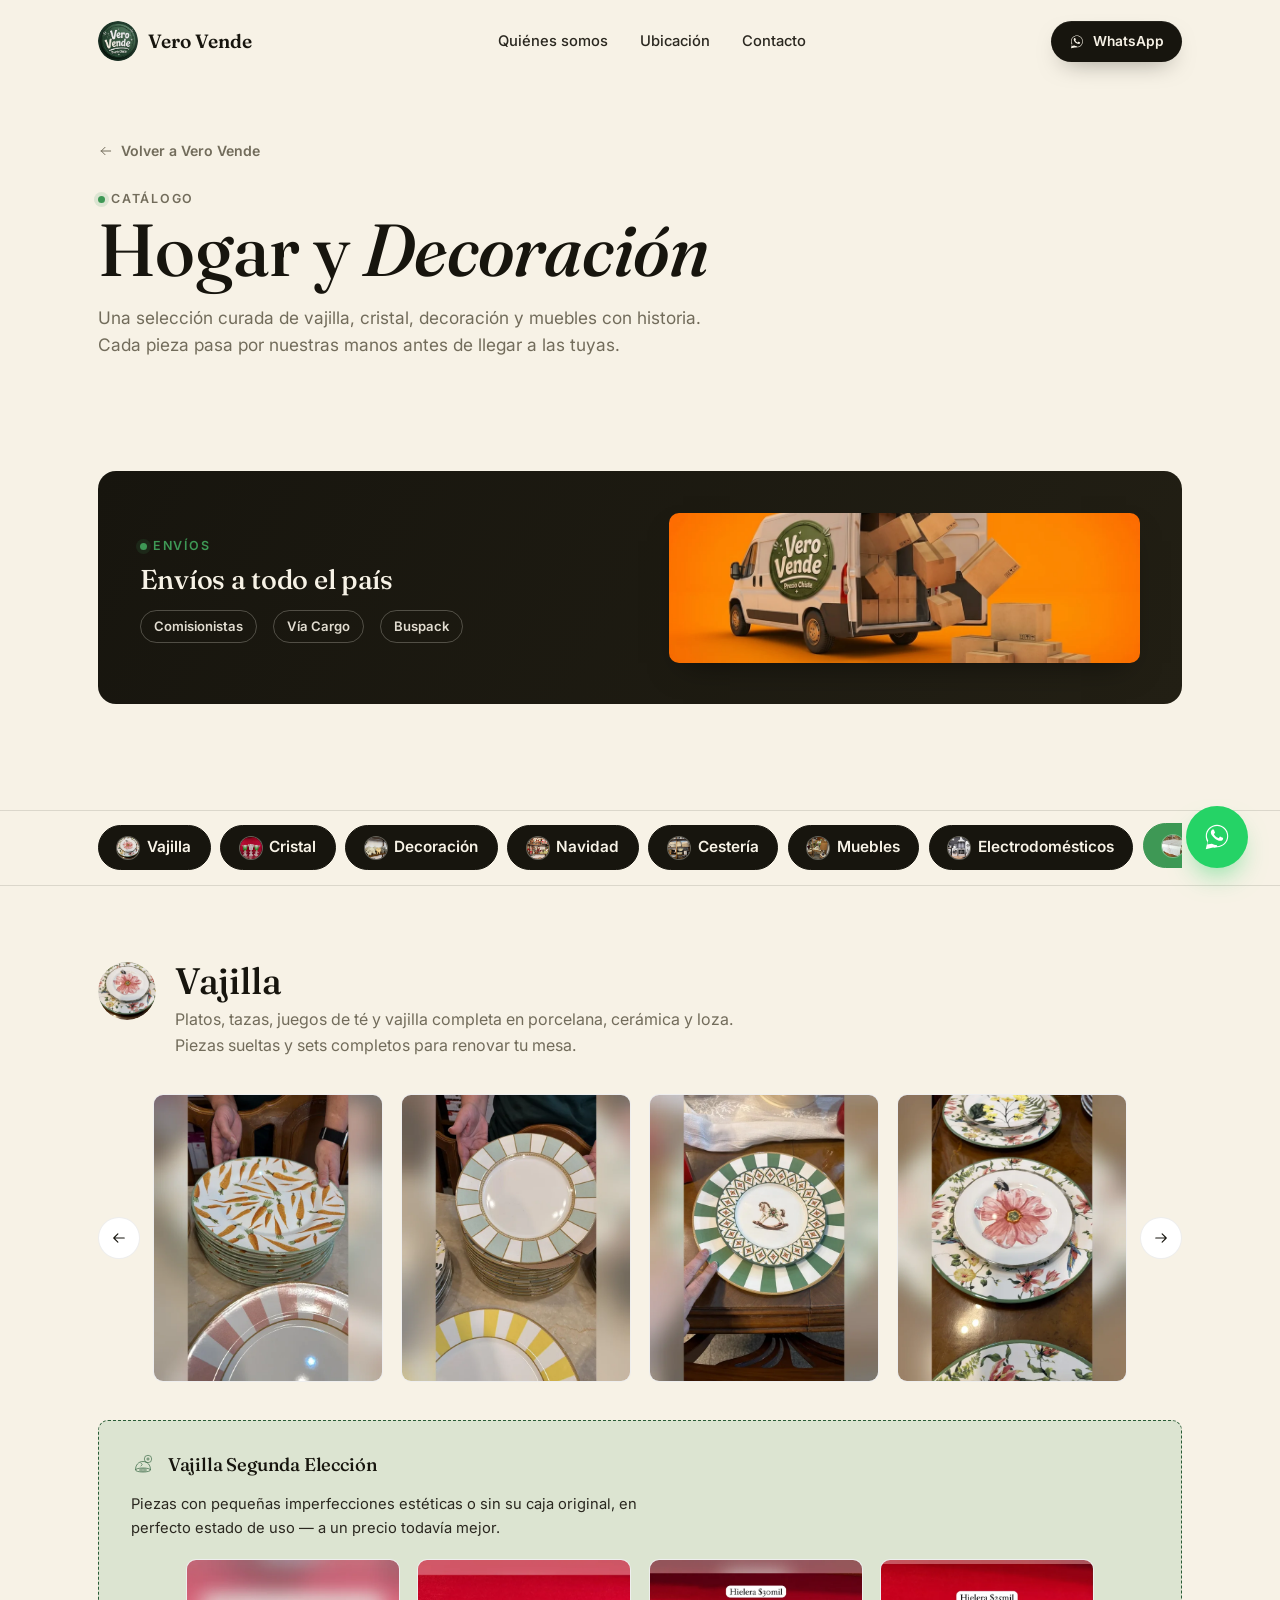
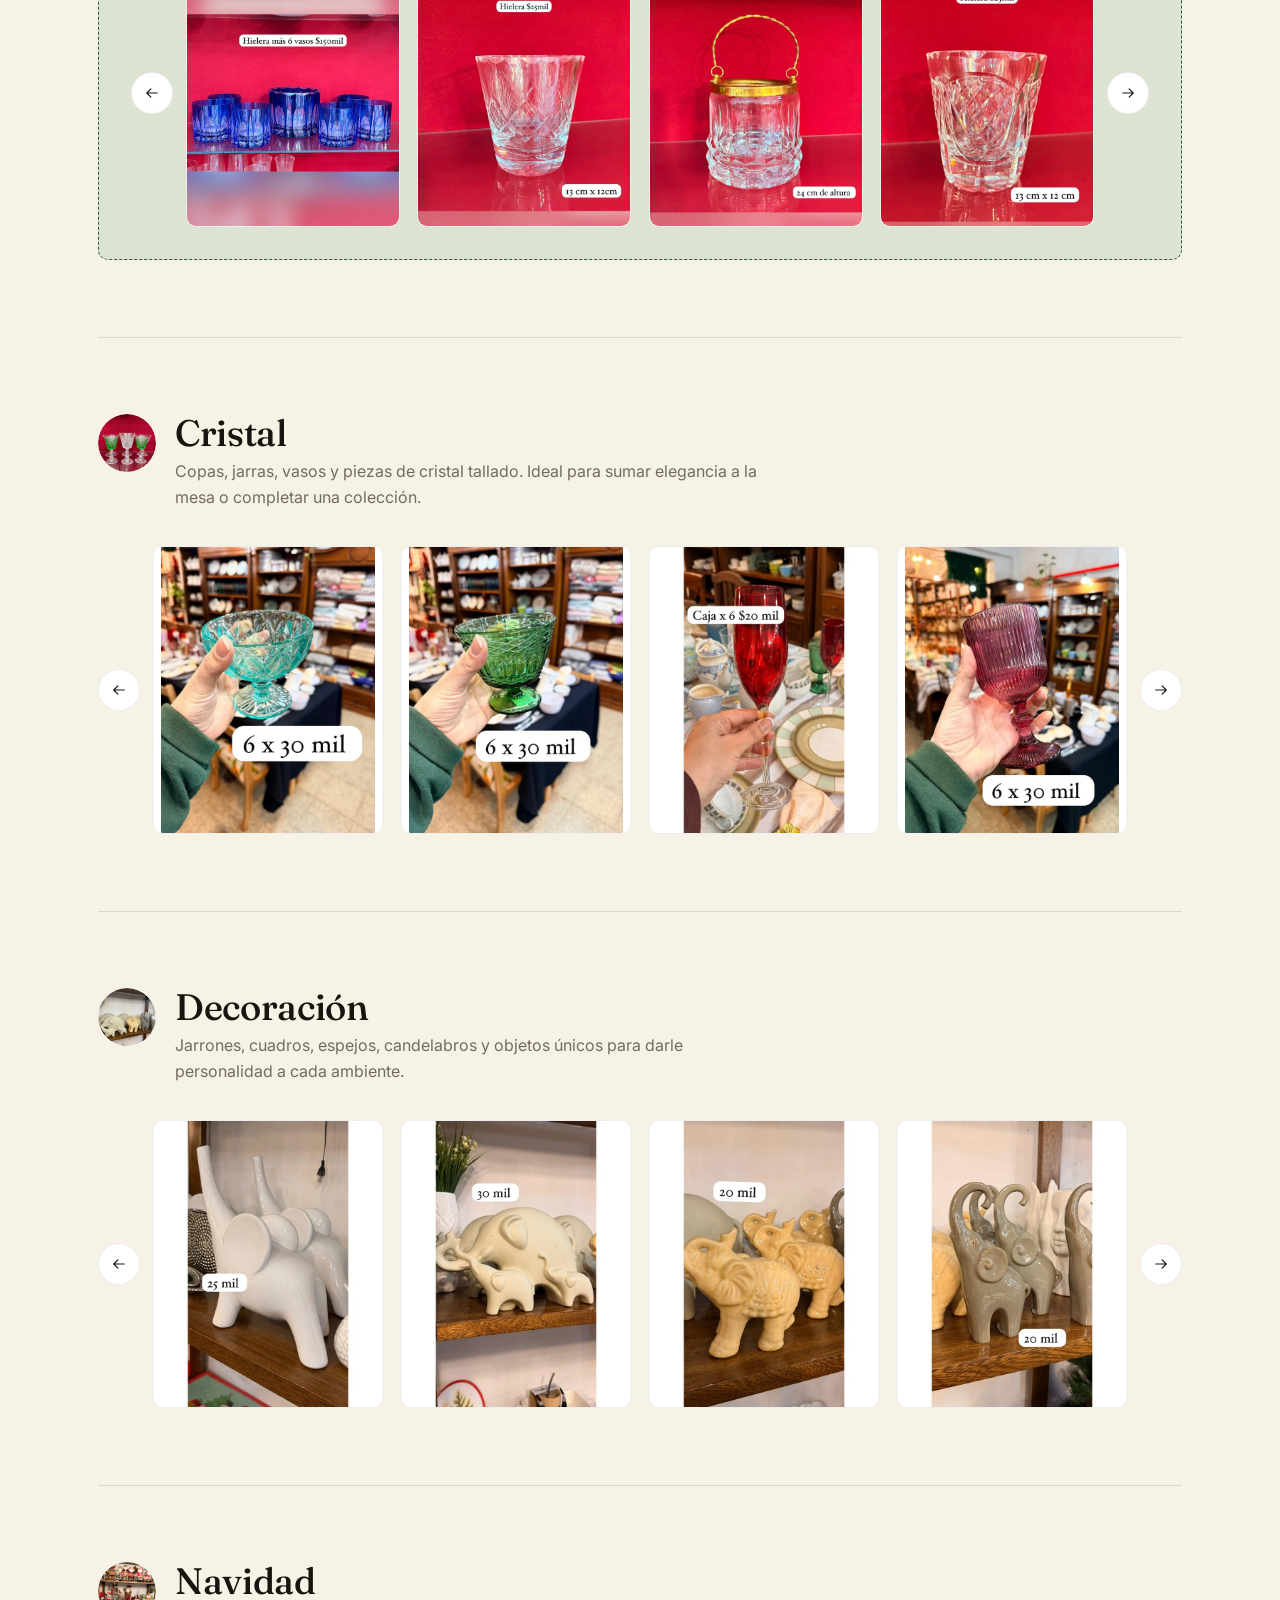
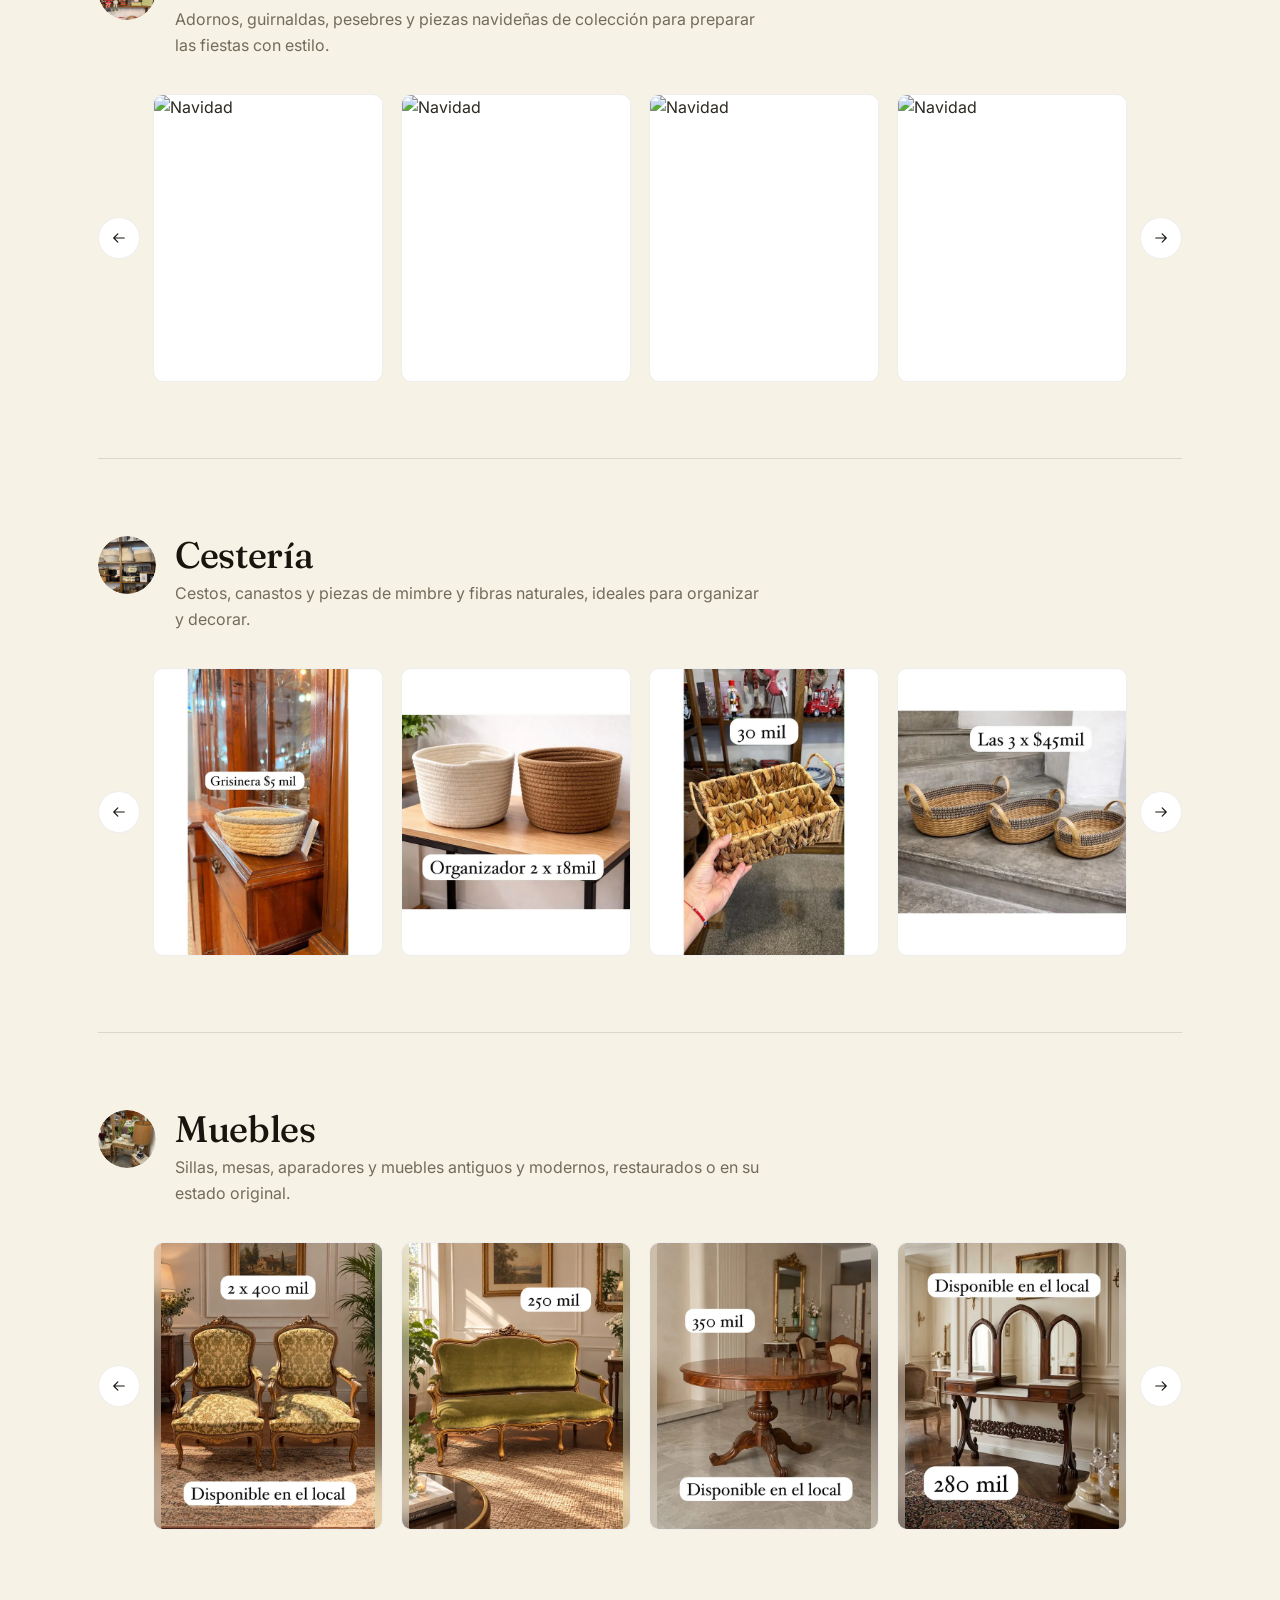
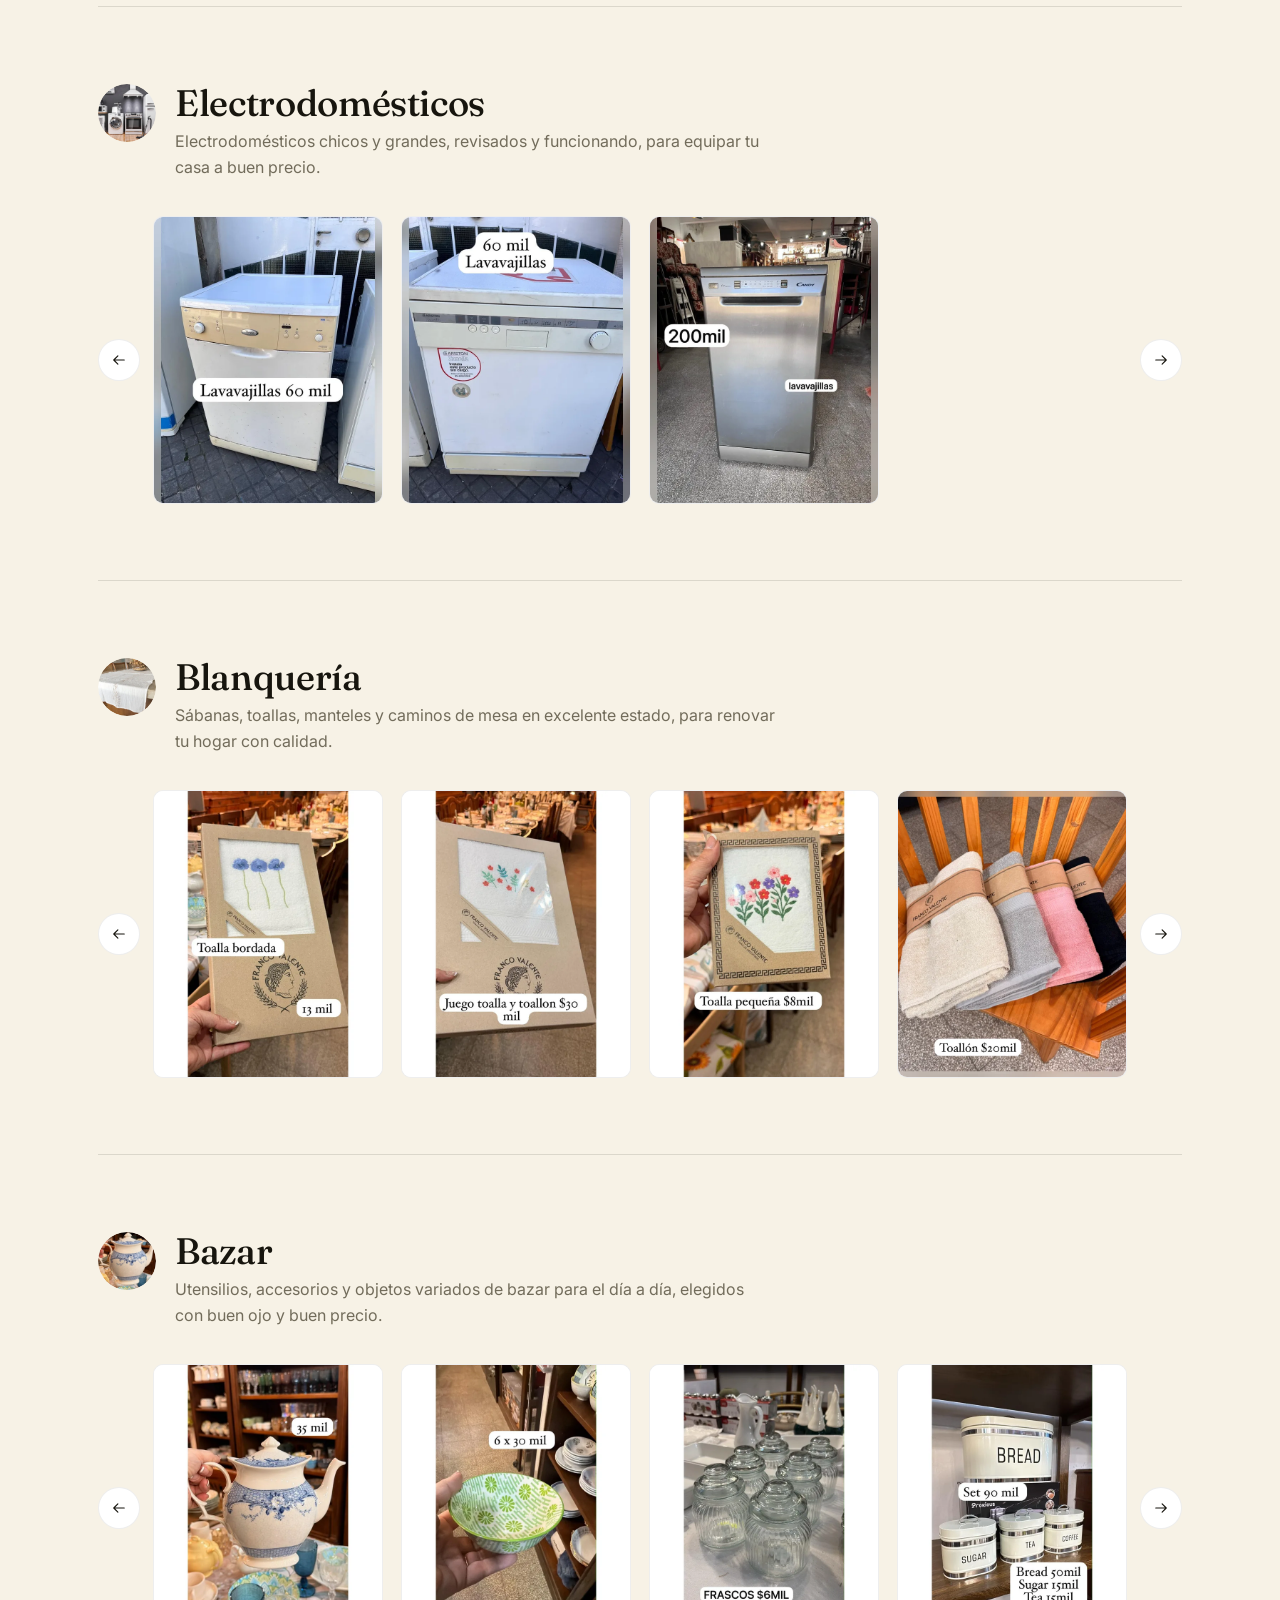
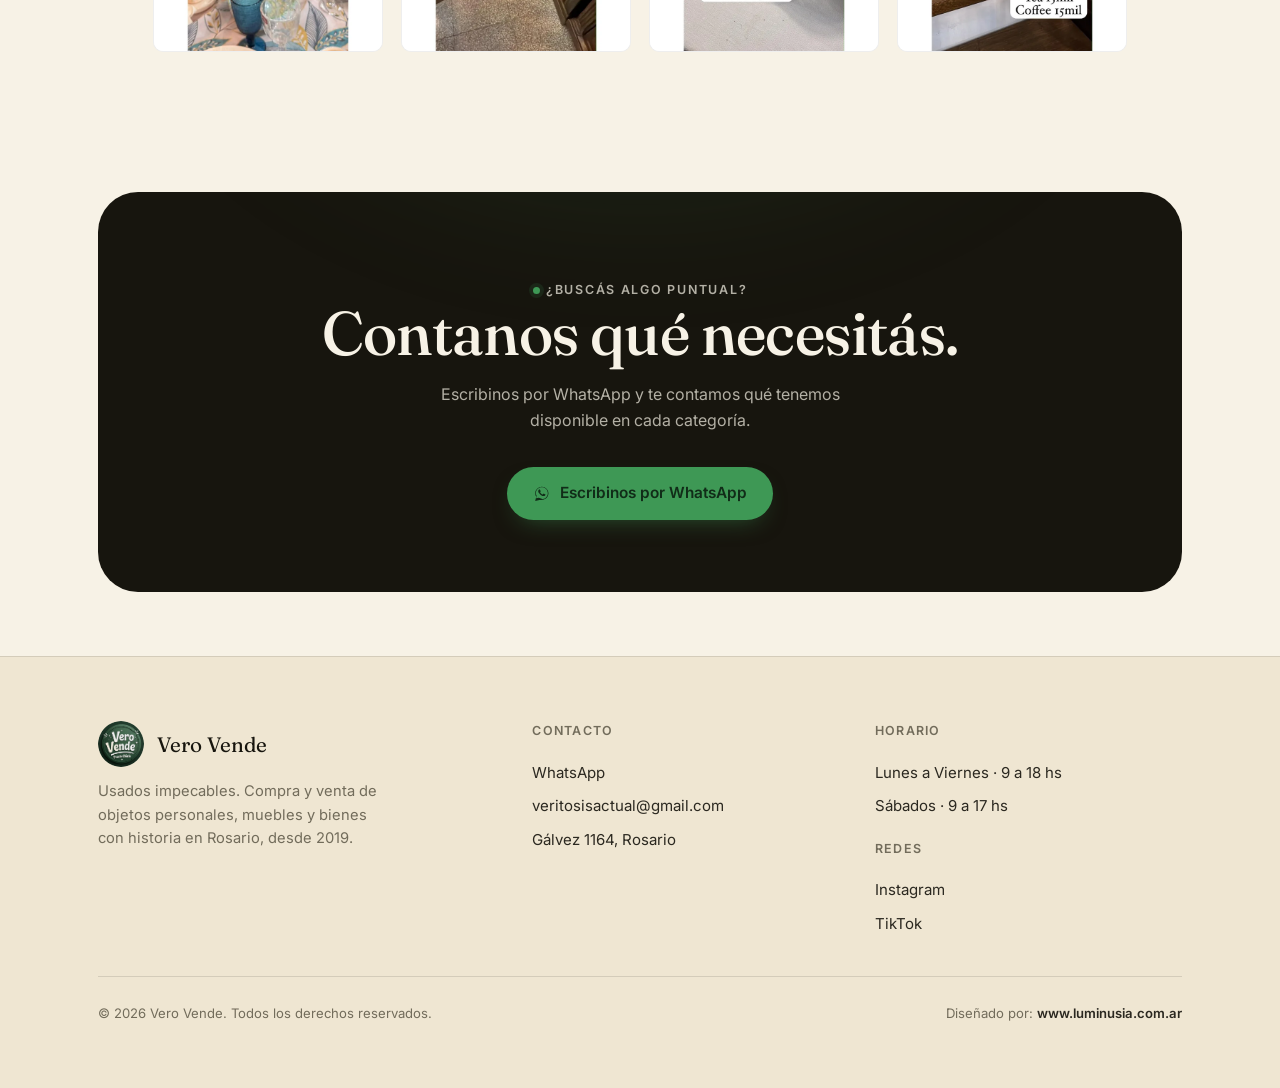
==== commit 9b972507: "Add files via upload" ====
--- a/hogar-decoracion.html
+++ b/hogar-decoracion.html
@@ -278,6 +278,8 @@
               <div class="gallery-item gallery-photo"><img src="fotos/vajilla/cristal-g17.webp" alt="Vajilla segunda elección" loading="lazy" width="640" height="800"></div>
               <div class="gallery-item gallery-photo"><img src="fotos/vajilla/cristal-g18.webp" alt="Vajilla segunda elección" loading="lazy" width="640" height="800"></div>
               <div class="gallery-item gallery-photo"><img src="fotos/vajilla/cristal-g19.webp" alt="Vajilla segunda elección" loading="lazy" width="640" height="800"></div>
+              <div class="gallery-item gallery-photo"><img src="fotos/vajilla/vajilla-se01.webp" alt="Vajilla segunda elección" loading="lazy" width="640" height="800"></div>
+              <div class="gallery-item gallery-photo"><img src="fotos/vajilla/vajilla-se02.webp" alt="Vajilla segunda elección" loading="lazy" width="640" height="800"></div>
             </div>
           </div>
           <button type="button" class="gallery-arrow gallery-arrow-next" aria-label="Ver más fotos">
@@ -337,6 +339,9 @@
             <div class="gallery-item gallery-photo"><img src="fotos/cristal/cristal-g39.webp" alt="Cristal" loading="lazy" width="640" height="800"></div>
             <div class="gallery-item gallery-photo"><img src="fotos/cristal/cristal-g40.webp" alt="Cristal" loading="lazy" width="640" height="800"></div>
             <div class="gallery-item gallery-photo"><img src="fotos/cristal/cristal-g41.webp" alt="Cristal" loading="lazy" width="640" height="800"></div>
+            <div class="gallery-item gallery-photo"><img src="fotos/cristal/cristal-g42.webp" alt="Cristal" loading="lazy" width="640" height="800"></div>
+            <div class="gallery-item gallery-photo"><img src="fotos/cristal/cristal-g43.webp" alt="Cristal" loading="lazy" width="640" height="800"></div>
+            <div class="gallery-item gallery-photo"><img src="fotos/cristal/cristal-g44.webp" alt="Cristal" loading="lazy" width="640" height="800"></div>
           </div>
         </div>
         <button type="button" class="gallery-arrow gallery-arrow-next" aria-label="Ver más fotos">
@@ -378,6 +383,12 @@
             <div class="gallery-item gallery-photo"><img src="fotos/decoracion/decoracion-g15.webp" alt="Decoración" loading="lazy" width="640" height="800"></div>
             <div class="gallery-item gallery-photo"><img src="fotos/decoracion/decoracion-g16.webp" alt="Decoración" loading="lazy" width="640" height="800"></div>
             <div class="gallery-item gallery-photo"><img src="fotos/decoracion/decoracion-g17.webp" alt="Decoración" loading="lazy" width="640" height="800"></div>
+            <div class="gallery-item gallery-photo"><img src="fotos/decoracion/decoracion-g18.webp" alt="Decoración" loading="lazy" width="640" height="800"></div>
+            <div class="gallery-item gallery-photo"><img src="fotos/decoracion/decoracion-g19.webp" alt="Decoración" loading="lazy" width="640" height="800"></div>
+            <div class="gallery-item gallery-photo"><img src="fotos/decoracion/decoracion-g20.webp" alt="Decoración" loading="lazy" width="640" height="800"></div>
+            <div class="gallery-item gallery-photo"><img src="fotos/decoracion/decoracion-g21.webp" alt="Decoración" loading="lazy" width="640" height="800"></div>
+            <div class="gallery-item gallery-photo"><img src="fotos/decoracion/decoracion-g22.webp" alt="Decoración" loading="lazy" width="640" height="800"></div>
+            <div class="gallery-item gallery-photo"><img src="fotos/decoracion/decoracion-g23.webp" alt="Decoración" loading="lazy" width="640" height="800"></div>
           </div>
         </div>
         <button type="button" class="gallery-arrow gallery-arrow-next" aria-label="Ver más fotos">
@@ -401,25 +412,39 @@
         </button>
         <div class="gallery-viewport">
           <div class="gallery-track" data-reveal>
-            <div class="gallery-item gallery-photo"><img src="fotos/navidad/navidad-g01.webp" alt="Navidad" loading="lazy" width="640" height="800"></div>
-            <div class="gallery-item gallery-photo"><img src="fotos/navidad/navidad-g02.webp" alt="Navidad" loading="lazy" width="640" height="800"></div>
-            <div class="gallery-item gallery-photo"><img src="fotos/navidad/navidad-g03.webp" alt="Navidad" loading="lazy" width="640" height="800"></div>
-            <div class="gallery-item gallery-photo"><img src="fotos/navidad/navidad-g04.webp" alt="Navidad" loading="lazy" width="640" height="800"></div>
-            <div class="gallery-item gallery-photo"><img src="fotos/navidad/navidad-g05.webp" alt="Navidad" loading="lazy" width="640" height="800"></div>
-            <div class="gallery-item gallery-photo"><img src="fotos/navidad/navidad-g06.webp" alt="Navidad" loading="lazy" width="640" height="800"></div>
-            <div class="gallery-item gallery-photo"><img src="fotos/navidad/navidad-g07.webp" alt="Navidad" loading="lazy" width="640" height="800"></div>
-            <div class="gallery-item gallery-photo"><img src="fotos/navidad/navidad-g08.webp" alt="Navidad" loading="lazy" width="640" height="800"></div>
-            <div class="gallery-item gallery-photo"><img src="fotos/navidad/navidad-g09.webp" alt="Navidad" loading="lazy" width="640" height="800"></div>
-            <div class="gallery-item gallery-photo"><img src="fotos/navidad/navidad-g10.webp" alt="Navidad" loading="lazy" width="640" height="800"></div>
-            <div class="gallery-item gallery-photo"><img src="fotos/navidad/navidad-g11.webp" alt="Navidad" loading="lazy" width="640" height="800"></div>
-            <div class="gallery-item gallery-photo"><img src="fotos/navidad/navidad-g12.webp" alt="Navidad" loading="lazy" width="640" height="800"></div>
-            <div class="gallery-item gallery-photo"><img src="fotos/navidad/navidad-g13.webp" alt="Navidad" loading="lazy" width="640" height="800"></div>
-            <div class="gallery-item gallery-photo"><img src="fotos/navidad/navidad-g14.webp" alt="Navidad" loading="lazy" width="640" height="800"></div>
-            <div class="gallery-item gallery-photo"><img src="fotos/navidad/navidad-g15.webp" alt="Navidad" loading="lazy" width="640" height="800"></div>
-            <div class="gallery-item gallery-photo"><img src="fotos/navidad/navidad-g16.webp" alt="Navidad" loading="lazy" width="640" height="800"></div>
-            <div class="gallery-item gallery-photo"><img src="fotos/navidad/navidad-g17.webp" alt="Navidad" loading="lazy" width="640" height="800"></div>
-            <div class="gallery-item gallery-photo"><img src="fotos/navidad/navidad-g18.webp" alt="Navidad" loading="lazy" width="640" height="800"></div>
-            <div class="gallery-item gallery-photo"><img src="fotos/navidad/bazar-g04.webp" alt="Navidad" loading="lazy" width="640" height="800"></div>
+            <div class="gallery-item gallery-photo"><img src="fotos/navidad/navidad-oct01.webp" alt="Navidad" loading="lazy" width="640" height="800"></div>
+            <div class="gallery-item gallery-photo"><img src="fotos/navidad/navidad-oct02.webp" alt="Navidad" loading="lazy" width="640" height="800"></div>
+            <div class="gallery-item gallery-photo"><img src="fotos/navidad/navidad-oct03.webp" alt="Navidad" loading="lazy" width="640" height="800"></div>
+            <div class="gallery-item gallery-photo"><img src="fotos/navidad/navidad-oct04.webp" alt="Navidad" loading="lazy" width="640" height="800"></div>
+            <div class="gallery-item gallery-photo"><img src="fotos/navidad/navidad-oct05.webp" alt="Navidad" loading="lazy" width="640" height="800"></div>
+            <div class="gallery-item gallery-photo"><img src="fotos/navidad/navidad-oct06.webp" alt="Navidad" loading="lazy" width="640" height="800"></div>
+            <div class="gallery-item gallery-photo"><img src="fotos/navidad/navidad-oct07.webp" alt="Navidad" loading="lazy" width="640" height="800"></div>
+            <div class="gallery-item gallery-photo"><img src="fotos/navidad/navidad-oct08.webp" alt="Navidad" loading="lazy" width="640" height="800"></div>
+            <div class="gallery-item gallery-photo"><img src="fotos/navidad/navidad-oct09.webp" alt="Navidad" loading="lazy" width="640" height="800"></div>
+            <div class="gallery-item gallery-photo"><img src="fotos/navidad/navidad-oct10.webp" alt="Navidad" loading="lazy" width="640" height="800"></div>
+            <div class="gallery-item gallery-photo"><img src="fotos/navidad/navidad-oct11.webp" alt="Navidad" loading="lazy" width="640" height="800"></div>
+            <div class="gallery-item gallery-photo"><img src="fotos/navidad/navidad-oct12.webp" alt="Navidad" loading="lazy" width="640" height="800"></div>
+            <div class="gallery-item gallery-photo"><img src="fotos/navidad/navidad-oct13.webp" alt="Navidad" loading="lazy" width="640" height="800"></div>
+            <div class="gallery-item gallery-photo"><img src="fotos/navidad/navidad-oct14.webp" alt="Navidad" loading="lazy" width="640" height="800"></div>
+            <div class="gallery-item gallery-photo"><img src="fotos/navidad/navidad-oct15.webp" alt="Navidad" loading="lazy" width="640" height="800"></div>
+            <div class="gallery-item gallery-photo"><img src="fotos/navidad/navidad-oct16.webp" alt="Navidad" loading="lazy" width="640" height="800"></div>
+            <div class="gallery-item gallery-photo"><img src="fotos/navidad/navidad-oct17.webp" alt="Navidad" loading="lazy" width="640" height="800"></div>
+            <div class="gallery-item gallery-photo"><img src="fotos/navidad/navidad-oct18.webp" alt="Navidad" loading="lazy" width="640" height="800"></div>
+            <div class="gallery-item gallery-photo"><img src="fotos/navidad/navidad-oct19.webp" alt="Navidad" loading="lazy" width="640" height="800"></div>
+            <div class="gallery-item gallery-photo"><img src="fotos/navidad/navidad-oct20.webp" alt="Navidad" loading="lazy" width="640" height="800"></div>
+            <div class="gallery-item gallery-photo"><img src="fotos/navidad/navidad-oct21.webp" alt="Navidad" loading="lazy" width="640" height="800"></div>
+            <div class="gallery-item gallery-photo"><img src="fotos/navidad/navidad-oct22.webp" alt="Navidad" loading="lazy" width="640" height="800"></div>
+            <div class="gallery-item gallery-photo"><img src="fotos/navidad/navidad-oct23.webp" alt="Navidad" loading="lazy" width="640" height="800"></div>
+            <div class="gallery-item gallery-photo"><img src="fotos/navidad/navidad-oct24.webp" alt="Navidad" loading="lazy" width="640" height="800"></div>
+            <div class="gallery-item gallery-photo"><img src="fotos/navidad/navidad-oct25.webp" alt="Navidad" loading="lazy" width="640" height="800"></div>
+            <div class="gallery-item gallery-photo"><img src="fotos/navidad/navidad-oct26.webp" alt="Navidad" loading="lazy" width="640" height="800"></div>
+            <div class="gallery-item gallery-photo"><img src="fotos/navidad/navidad-oct27.webp" alt="Navidad" loading="lazy" width="640" height="800"></div>
+            <div class="gallery-item gallery-photo"><img src="fotos/navidad/navidad-oct28.webp" alt="Navidad" loading="lazy" width="640" height="800"></div>
+            <div class="gallery-item gallery-photo"><img src="fotos/navidad/navidad-oct29.webp" alt="Navidad" loading="lazy" width="640" height="800"></div>
+            <div class="gallery-item gallery-photo"><img src="fotos/navidad/navidad-oct30.webp" alt="Navidad" loading="lazy" width="640" height="800"></div>
+            <div class="gallery-item gallery-photo"><img src="fotos/navidad/navidad-oct31.webp" alt="Navidad" loading="lazy" width="640" height="800"></div>
+            <div class="gallery-item gallery-photo"><img src="fotos/navidad/navidad-oct32.webp" alt="Navidad" loading="lazy" width="640" height="800"></div>
+            <div class="gallery-item gallery-photo"><img src="fotos/navidad/navidad-oct33.webp" alt="Navidad" loading="lazy" width="640" height="800"></div>
           </div>
         </div>
         <button type="button" class="gallery-arrow gallery-arrow-next" aria-label="Ver más fotos">
@@ -465,6 +490,15 @@
             <div class="gallery-item gallery-photo"><img src="fotos/cesteria/cesteria-g20.webp" alt="Cestería" loading="lazy" width="640" height="800"></div>
             <div class="gallery-item gallery-photo"><img src="fotos/cesteria/cesteria-g21.webp" alt="Cestería" loading="lazy" width="640" height="800"></div>
             <div class="gallery-item gallery-photo"><img src="fotos/cesteria/cesteria-g22.webp" alt="Cestería" loading="lazy" width="640" height="800"></div>
+            <div class="gallery-item gallery-photo"><img src="fotos/cesteria/cesteria-g23.webp" alt="Cestería" loading="lazy" width="640" height="800"></div>
+            <div class="gallery-item gallery-photo"><img src="fotos/cesteria/cesteria-g24.webp" alt="Cestería" loading="lazy" width="640" height="800"></div>
+            <div class="gallery-item gallery-photo"><img src="fotos/cesteria/cesteria-g25.webp" alt="Cestería" loading="lazy" width="640" height="800"></div>
+            <div class="gallery-item gallery-photo"><img src="fotos/cesteria/cesteria-g26.webp" alt="Cestería" loading="lazy" width="640" height="800"></div>
+            <div class="gallery-item gallery-photo"><img src="fotos/cesteria/cesteria-g27.webp" alt="Cestería" loading="lazy" width="640" height="800"></div>
+            <div class="gallery-item gallery-photo"><img src="fotos/cesteria/cesteria-g28.webp" alt="Cestería" loading="lazy" width="640" height="800"></div>
+            <div class="gallery-item gallery-photo"><img src="fotos/cesteria/cesteria-g29.webp" alt="Cestería" loading="lazy" width="640" height="800"></div>
+            <div class="gallery-item gallery-photo"><img src="fotos/cesteria/cesteria-g30.webp" alt="Cestería" loading="lazy" width="640" height="800"></div>
+            <div class="gallery-item gallery-photo"><img src="fotos/cesteria/cesteria-g31.webp" alt="Cestería" loading="lazy" width="640" height="800"></div>
           </div>
         </div>
         <button type="button" class="gallery-arrow gallery-arrow-next" aria-label="Ver más fotos">
@@ -584,6 +618,14 @@
             <div class="gallery-item gallery-photo"><img src="fotos/blanqueria/blanqueria-g31.webp" alt="Blanquería" loading="lazy" width="640" height="800"></div>
             <div class="gallery-item gallery-photo"><img src="fotos/blanqueria/blanqueria-g32.webp" alt="Blanquería" loading="lazy" width="640" height="800"></div>
             <div class="gallery-item gallery-photo"><img src="fotos/blanqueria/blanqueria-g33.webp" alt="Blanquería" loading="lazy" width="640" height="800"></div>
+            <div class="gallery-item gallery-photo"><img src="fotos/blanqueria/blanqueria-g34.webp" alt="Blanquería" loading="lazy" width="640" height="800"></div>
+            <div class="gallery-item gallery-photo"><img src="fotos/blanqueria/blanqueria-g35.webp" alt="Blanquería" loading="lazy" width="640" height="800"></div>
+            <div class="gallery-item gallery-photo"><img src="fotos/blanqueria/blanqueria-g36.webp" alt="Blanquería" loading="lazy" width="640" height="800"></div>
+            <div class="gallery-item gallery-photo"><img src="fotos/blanqueria/blanqueria-g37.webp" alt="Blanquería" loading="lazy" width="640" height="800"></div>
+            <div class="gallery-item gallery-photo"><img src="fotos/blanqueria/blanqueria-g38.webp" alt="Blanquería" loading="lazy" width="640" height="800"></div>
+            <div class="gallery-item gallery-photo"><img src="fotos/blanqueria/blanqueria-g39.webp" alt="Blanquería" loading="lazy" width="640" height="800"></div>
+            <div class="gallery-item gallery-photo"><img src="fotos/blanqueria/blanqueria-g40.webp" alt="Blanquería" loading="lazy" width="640" height="800"></div>
+            <div class="gallery-item gallery-photo"><img src="fotos/blanqueria/blanqueria-g41.webp" alt="Blanquería" loading="lazy" width="640" height="800"></div>
           </div>
         </div>
         <button type="button" class="gallery-arrow gallery-arrow-next" aria-label="Ver más fotos">
@@ -625,6 +667,23 @@
             <div class="gallery-item gallery-photo"><img src="fotos/bazar/bazar-g27.webp" alt="Bazar" loading="lazy" width="640" height="800"></div>
             <div class="gallery-item gallery-photo"><img src="fotos/bazar/bazar-g28.webp" alt="Bazar" loading="lazy" width="640" height="800"></div>
             <div class="gallery-item gallery-photo"><img src="fotos/bazar/bazar-g29.webp" alt="Bazar" loading="lazy" width="640" height="800"></div>
+            <div class="gallery-item gallery-photo"><img src="fotos/bazar/bazar-g30.webp" alt="Bazar" loading="lazy" width="640" height="800"></div>
+            <div class="gallery-item gallery-photo"><img src="fotos/bazar/bazar-g31.webp" alt="Bazar" loading="lazy" width="640" height="800"></div>
+            <div class="gallery-item gallery-photo"><img src="fotos/bazar/bazar-g32.webp" alt="Bazar" loading="lazy" width="640" height="800"></div>
+            <div class="gallery-item gallery-photo"><img src="fotos/bazar/bazar-g33.webp" alt="Bazar" loading="lazy" width="640" height="800"></div>
+            <div class="gallery-item gallery-photo"><img src="fotos/bazar/bazar-g34.webp" alt="Bazar" loading="lazy" width="640" height="800"></div>
+            <div class="gallery-item gallery-photo"><img src="fotos/bazar/bazar-g35.webp" alt="Bazar" loading="lazy" width="640" height="800"></div>
+            <div class="gallery-item gallery-photo"><img src="fotos/bazar/bazar-g36.webp" alt="Bazar" loading="lazy" width="640" height="800"></div>
+            <div class="gallery-item gallery-photo"><img src="fotos/bazar/bazar-g37.webp" alt="Bazar" loading="lazy" width="640" height="800"></div>
+            <div class="gallery-item gallery-photo"><img src="fotos/bazar/bazar-g38.webp" alt="Bazar" loading="lazy" width="640" height="800"></div>
+            <div class="gallery-item gallery-photo"><img src="fotos/bazar/bazar-g39.webp" alt="Bazar" loading="lazy" width="640" height="800"></div>
+            <div class="gallery-item gallery-photo"><img src="fotos/bazar/bazar-g40.webp" alt="Bazar" loading="lazy" width="640" height="800"></div>
+            <div class="gallery-item gallery-photo"><img src="fotos/bazar/bazar-g41.webp" alt="Bazar" loading="lazy" width="640" height="800"></div>
+            <div class="gallery-item gallery-photo"><img src="fotos/bazar/bazar-g42.webp" alt="Bazar" loading="lazy" width="640" height="800"></div>
+            <div class="gallery-item gallery-photo"><img src="fotos/bazar/bazar-g43.webp" alt="Bazar" loading="lazy" width="640" height="800"></div>
+            <div class="gallery-item gallery-photo"><img src="fotos/bazar/bazar-g44.webp" alt="Bazar" loading="lazy" width="640" height="800"></div>
+            <div class="gallery-item gallery-photo"><img src="fotos/bazar/bazar-g45.webp" alt="Bazar" loading="lazy" width="640" height="800"></div>
+            <div class="gallery-item gallery-photo"><img src="fotos/bazar/bazar-g46.webp" alt="Bazar" loading="lazy" width="640" height="800"></div>
           </div>
         </div>
         <button type="button" class="gallery-arrow gallery-arrow-next" aria-label="Ver más fotos">
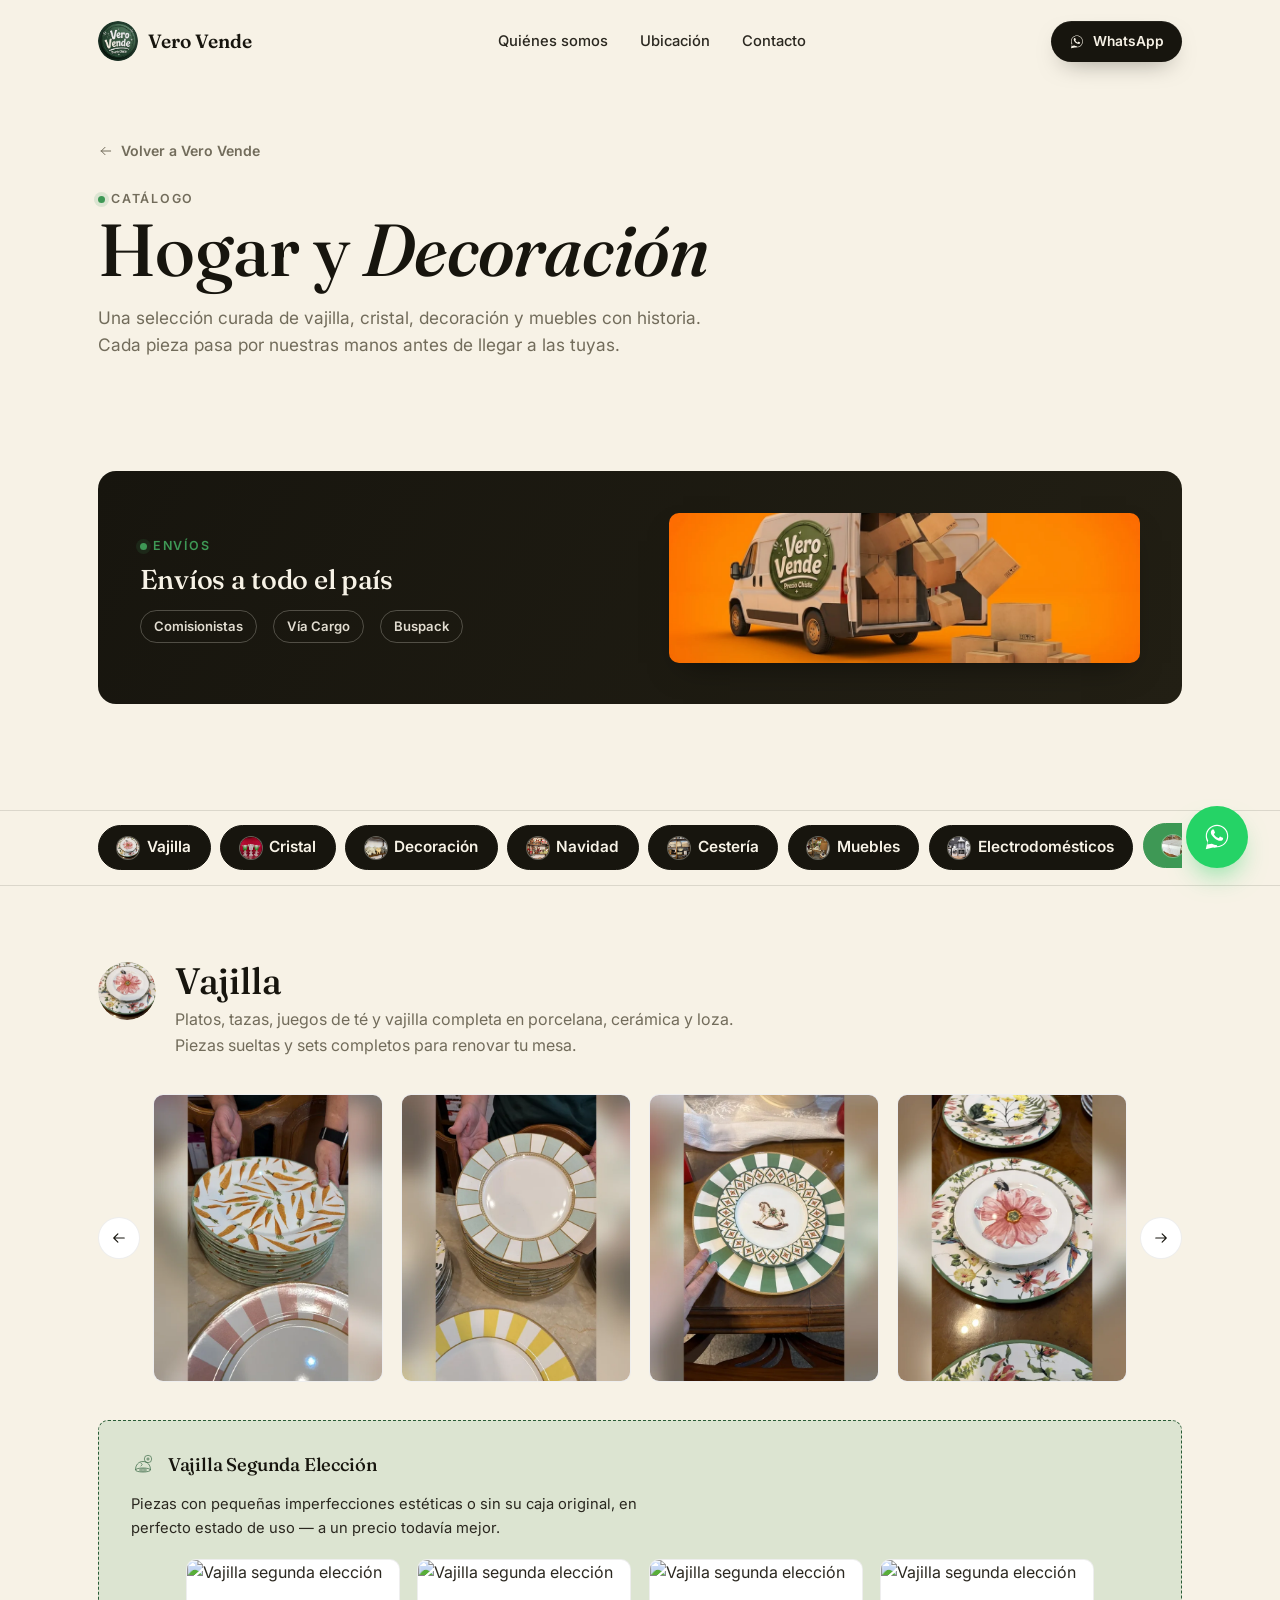
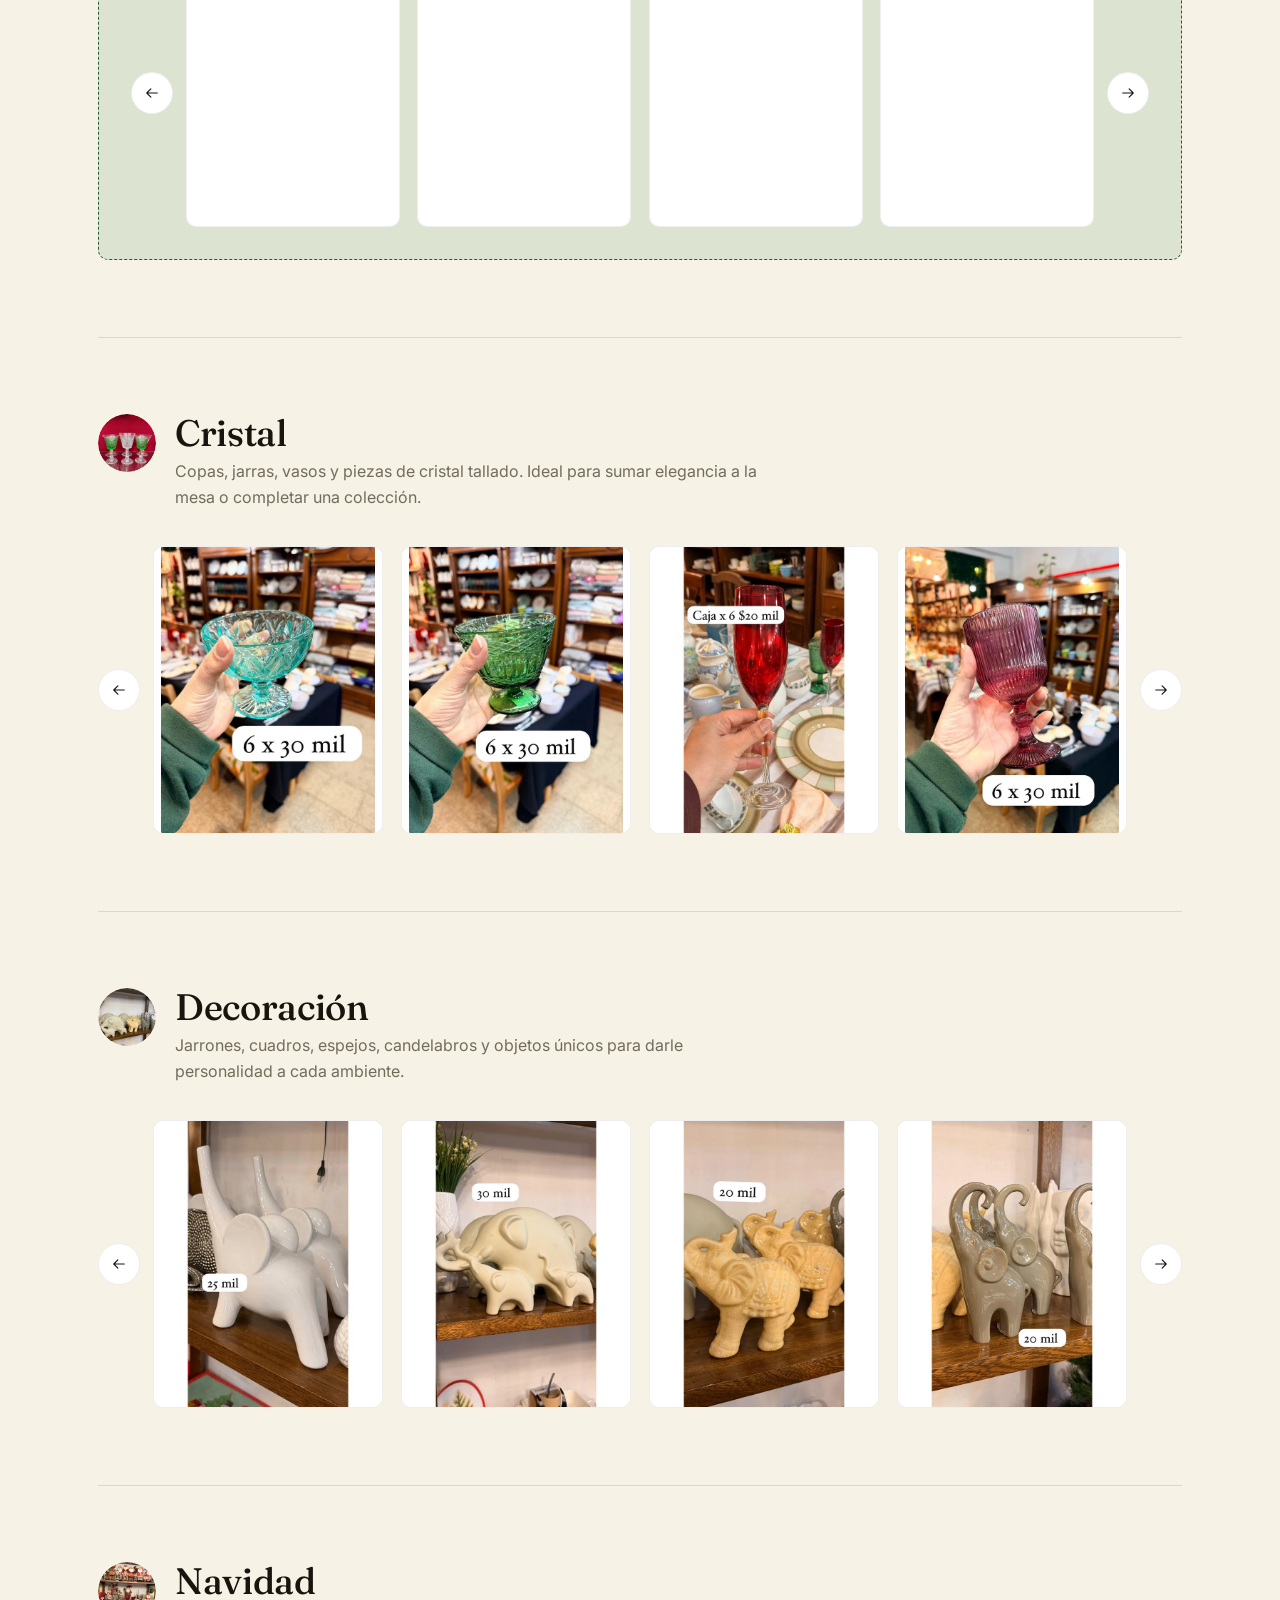
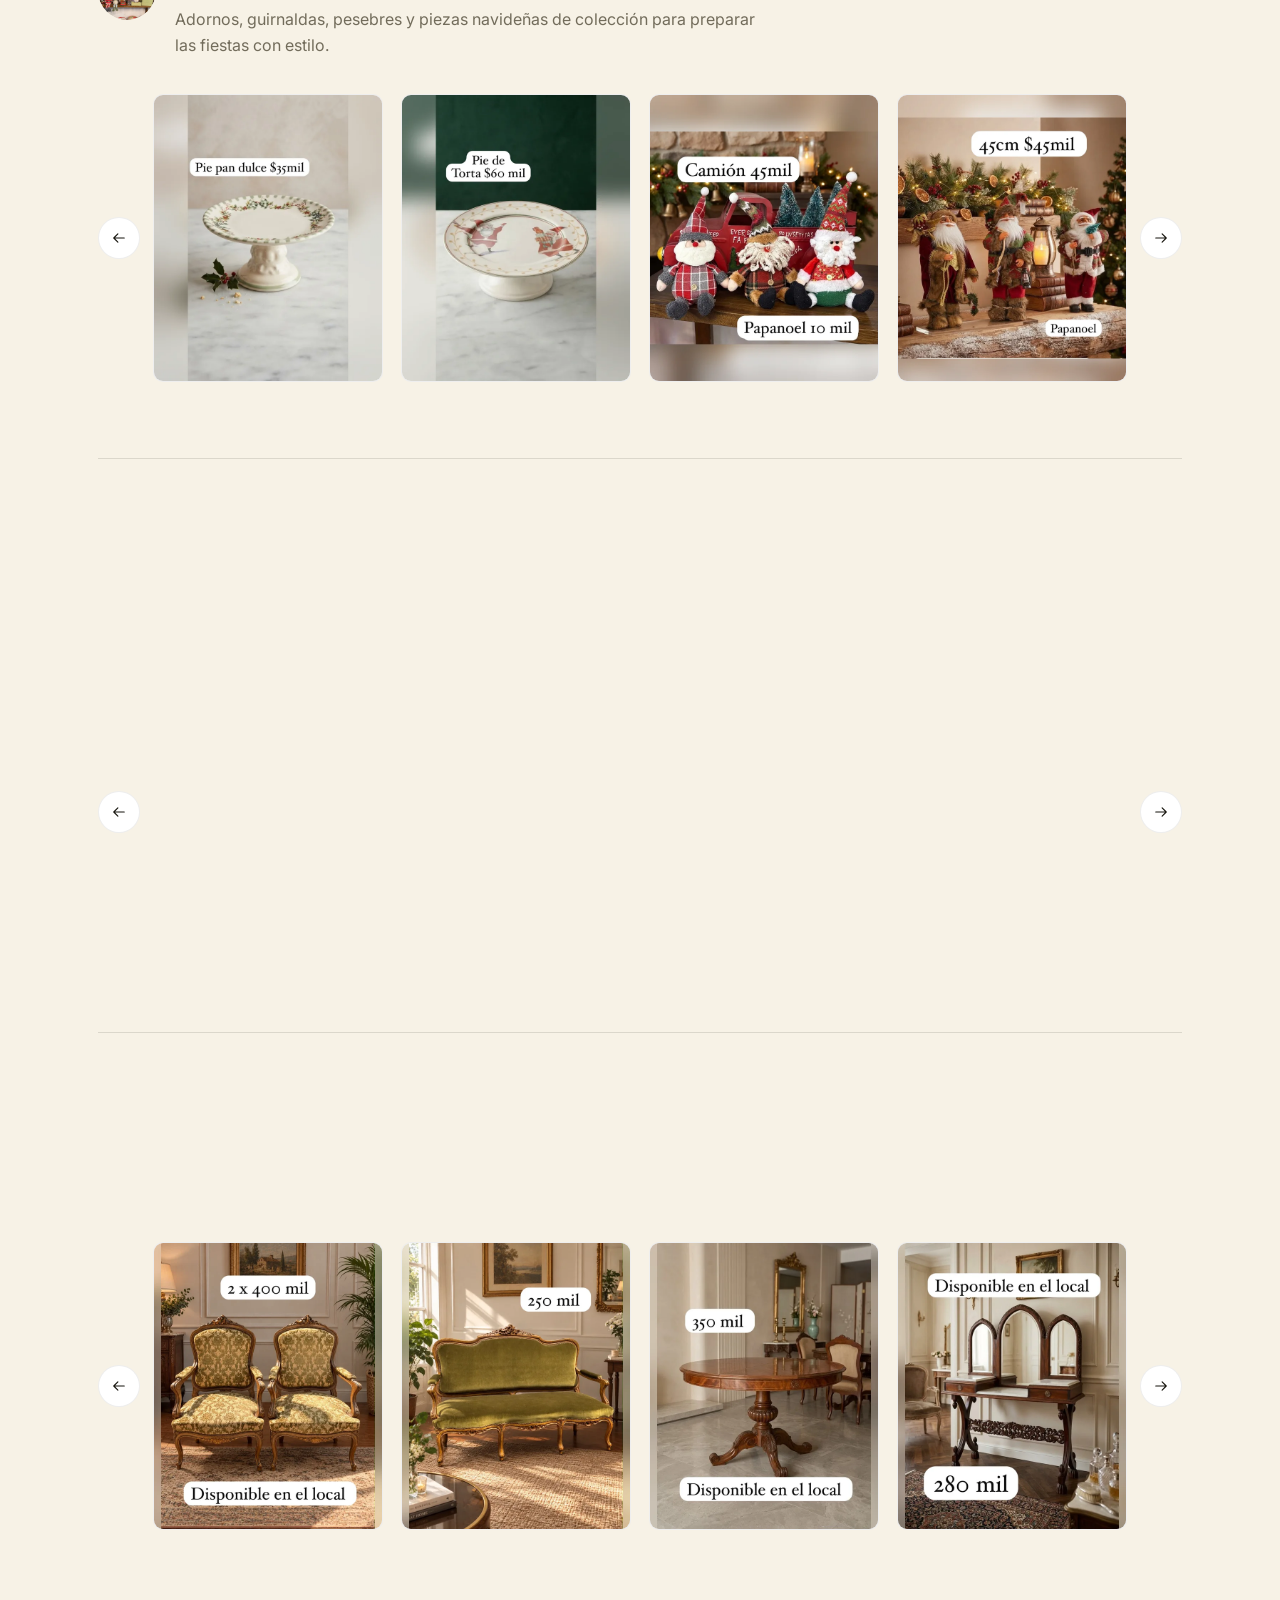
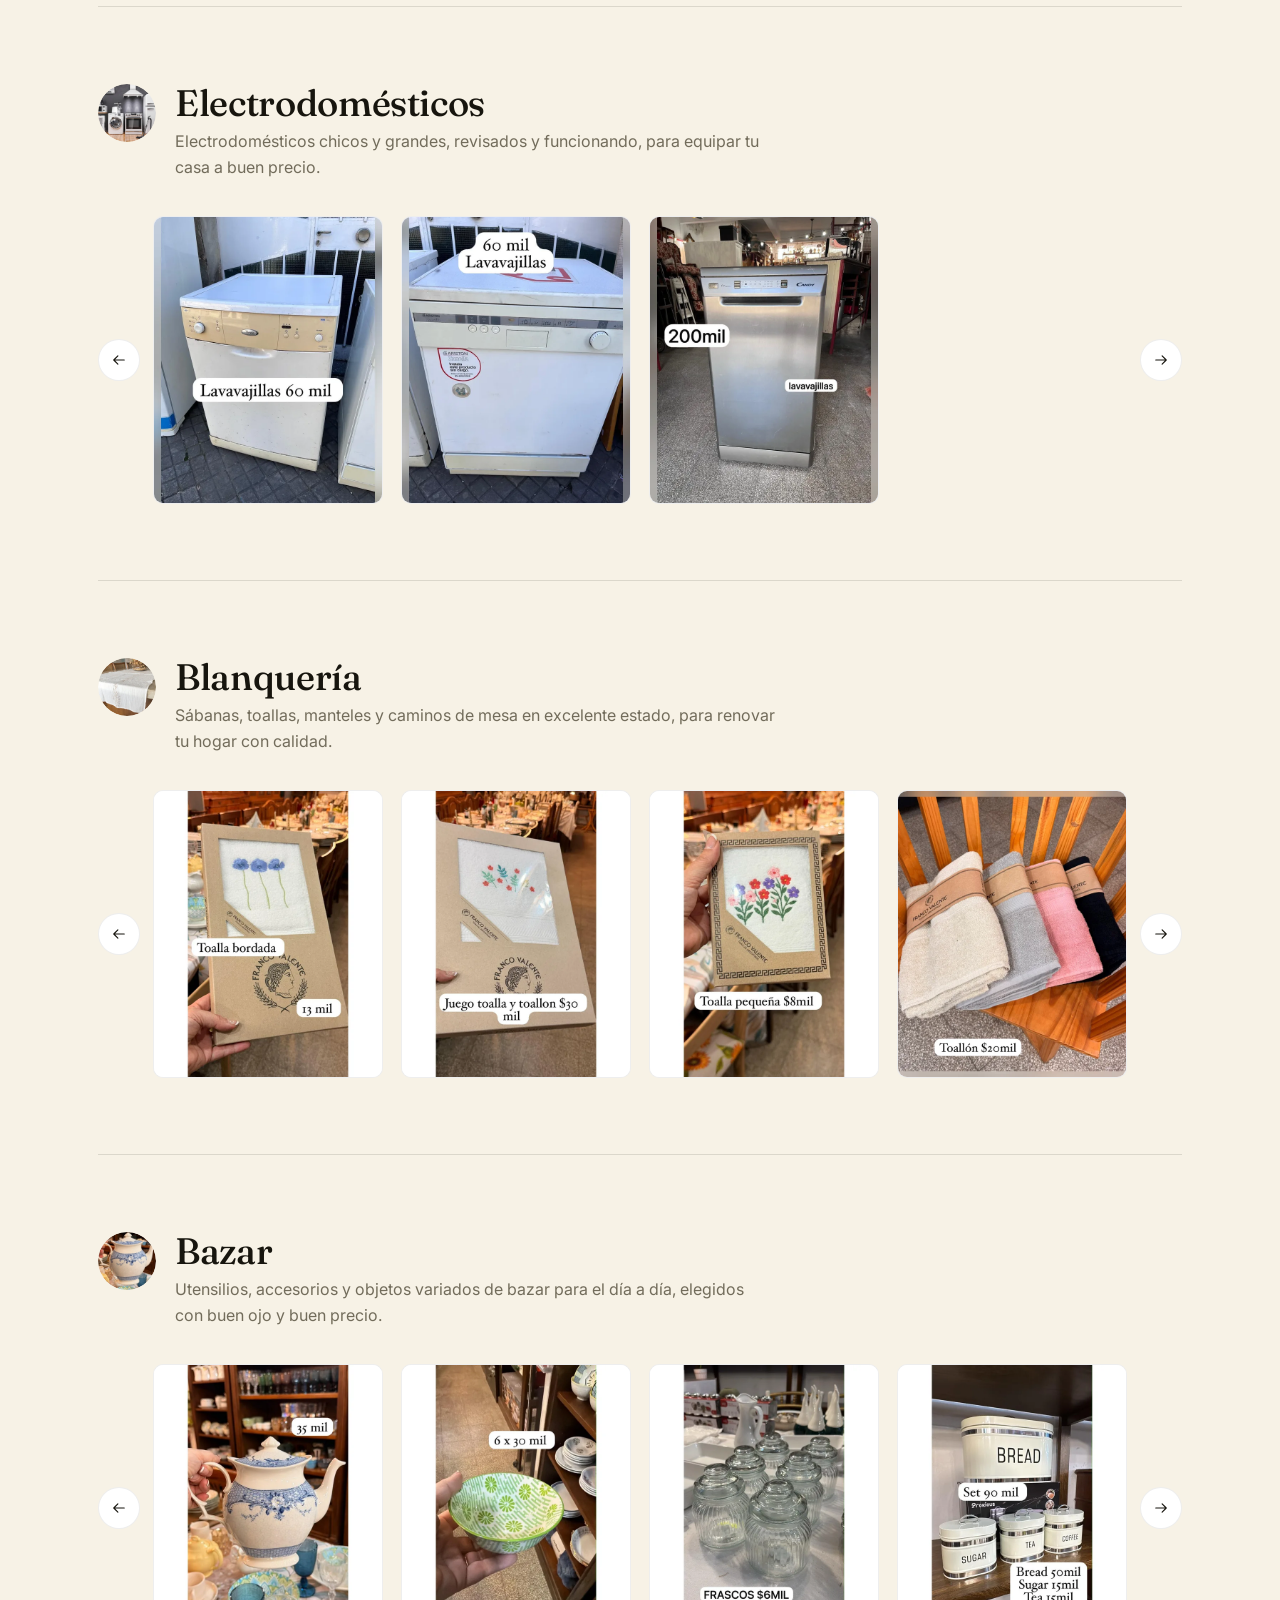
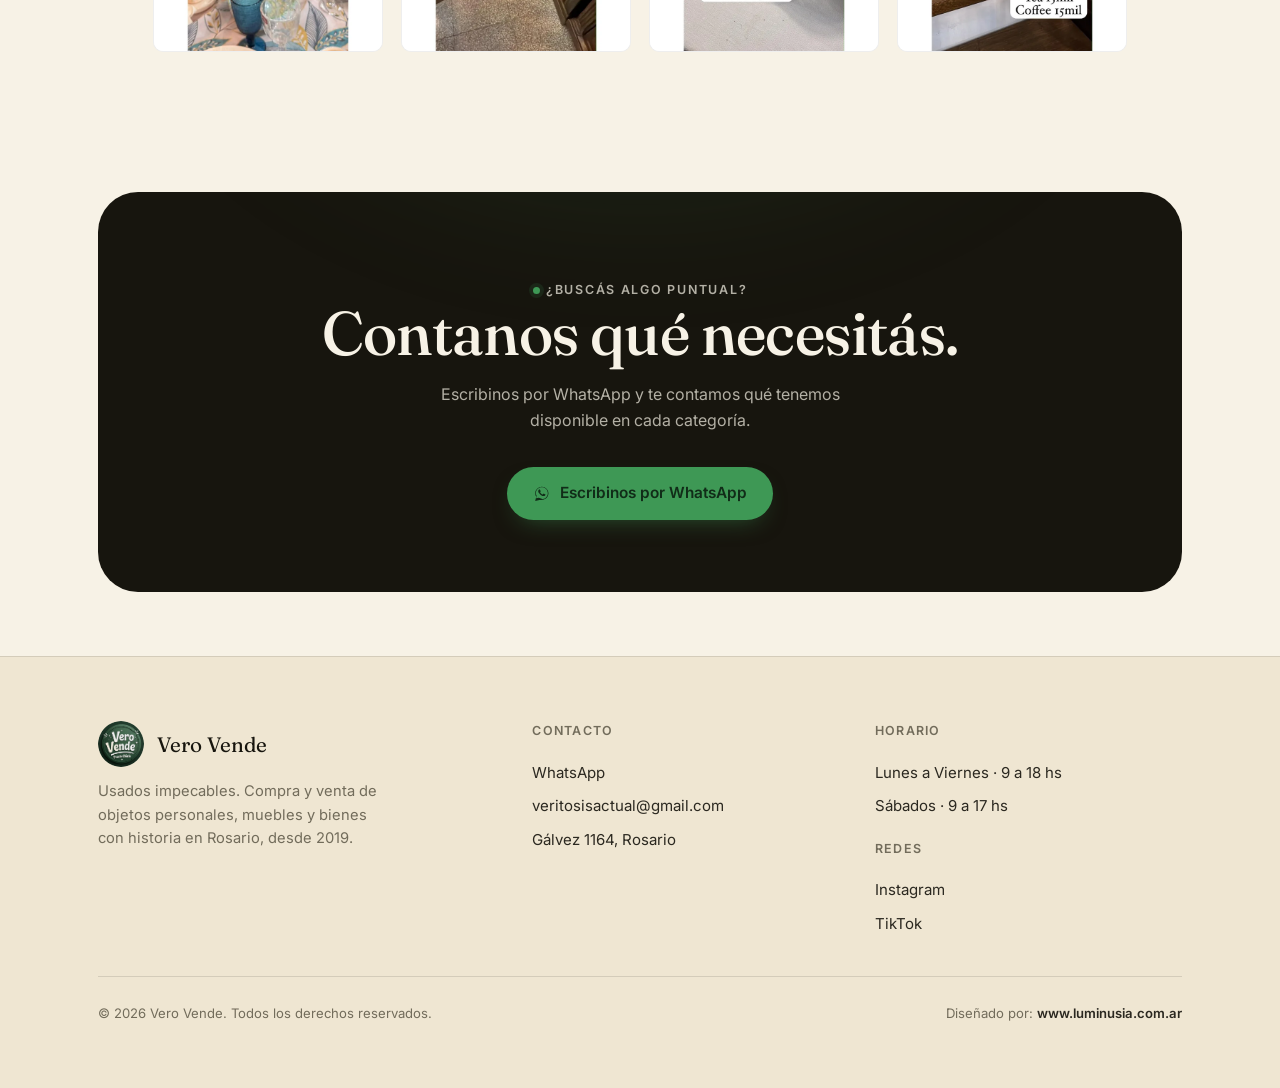
==== commit 58562868: "Add files via upload" ====
--- a/hogar-decoracion.html
+++ b/hogar-decoracion.html
@@ -272,14 +272,14 @@
           </button>
           <div class="gallery-viewport">
             <div class="gallery-track">
-              <div class="gallery-item gallery-photo"><img src="fotos/vajilla/cristal-g14.webp" alt="Vajilla segunda elección" loading="lazy" width="640" height="800"></div>
-              <div class="gallery-item gallery-photo"><img src="fotos/vajilla/cristal-g15.webp" alt="Vajilla segunda elección" loading="lazy" width="640" height="800"></div>
-              <div class="gallery-item gallery-photo"><img src="fotos/vajilla/cristal-g16.webp" alt="Vajilla segunda elección" loading="lazy" width="640" height="800"></div>
-              <div class="gallery-item gallery-photo"><img src="fotos/vajilla/cristal-g17.webp" alt="Vajilla segunda elección" loading="lazy" width="640" height="800"></div>
-              <div class="gallery-item gallery-photo"><img src="fotos/vajilla/cristal-g18.webp" alt="Vajilla segunda elección" loading="lazy" width="640" height="800"></div>
-              <div class="gallery-item gallery-photo"><img src="fotos/vajilla/cristal-g19.webp" alt="Vajilla segunda elección" loading="lazy" width="640" height="800"></div>
-              <div class="gallery-item gallery-photo"><img src="fotos/vajilla/vajilla-se01.webp" alt="Vajilla segunda elección" loading="lazy" width="640" height="800"></div>
-              <div class="gallery-item gallery-photo"><img src="fotos/vajilla/vajilla-se02.webp" alt="Vajilla segunda elección" loading="lazy" width="640" height="800"></div>
+              <div class="gallery-item gallery-photo"><img src="fotos/vajilla-segunda/vajilla-segunda-01.webp" alt="Vajilla segunda elección" loading="lazy" width="640" height="800"></div>
+              <div class="gallery-item gallery-photo"><img src="fotos/vajilla-segunda/vajilla-segunda-02.webp" alt="Vajilla segunda elección" loading="lazy" width="640" height="800"></div>
+              <div class="gallery-item gallery-photo"><img src="fotos/vajilla-segunda/vajilla-segunda-03.webp" alt="Vajilla segunda elección" loading="lazy" width="640" height="800"></div>
+              <div class="gallery-item gallery-photo"><img src="fotos/vajilla-segunda/vajilla-segunda-04.webp" alt="Vajilla segunda elección" loading="lazy" width="640" height="800"></div>
+              <div class="gallery-item gallery-photo"><img src="fotos/vajilla-segunda/vajilla-segunda-05.webp" alt="Vajilla segunda elección" loading="lazy" width="640" height="800"></div>
+              <div class="gallery-item gallery-photo"><img src="fotos/vajilla-segunda/vajilla-segunda-06.webp" alt="Vajilla segunda elección" loading="lazy" width="640" height="800"></div>
+              <div class="gallery-item gallery-photo"><img src="fotos/vajilla-segunda/vajilla-segunda-07.webp" alt="Vajilla segunda elección" loading="lazy" width="640" height="800"></div>
+              <div class="gallery-item gallery-photo"><img src="fotos/vajilla-segunda/vajilla-segunda-08.webp" alt="Vajilla segunda elección" loading="lazy" width="640" height="800"></div>
             </div>
           </div>
           <button type="button" class="gallery-arrow gallery-arrow-next" aria-label="Ver más fotos">
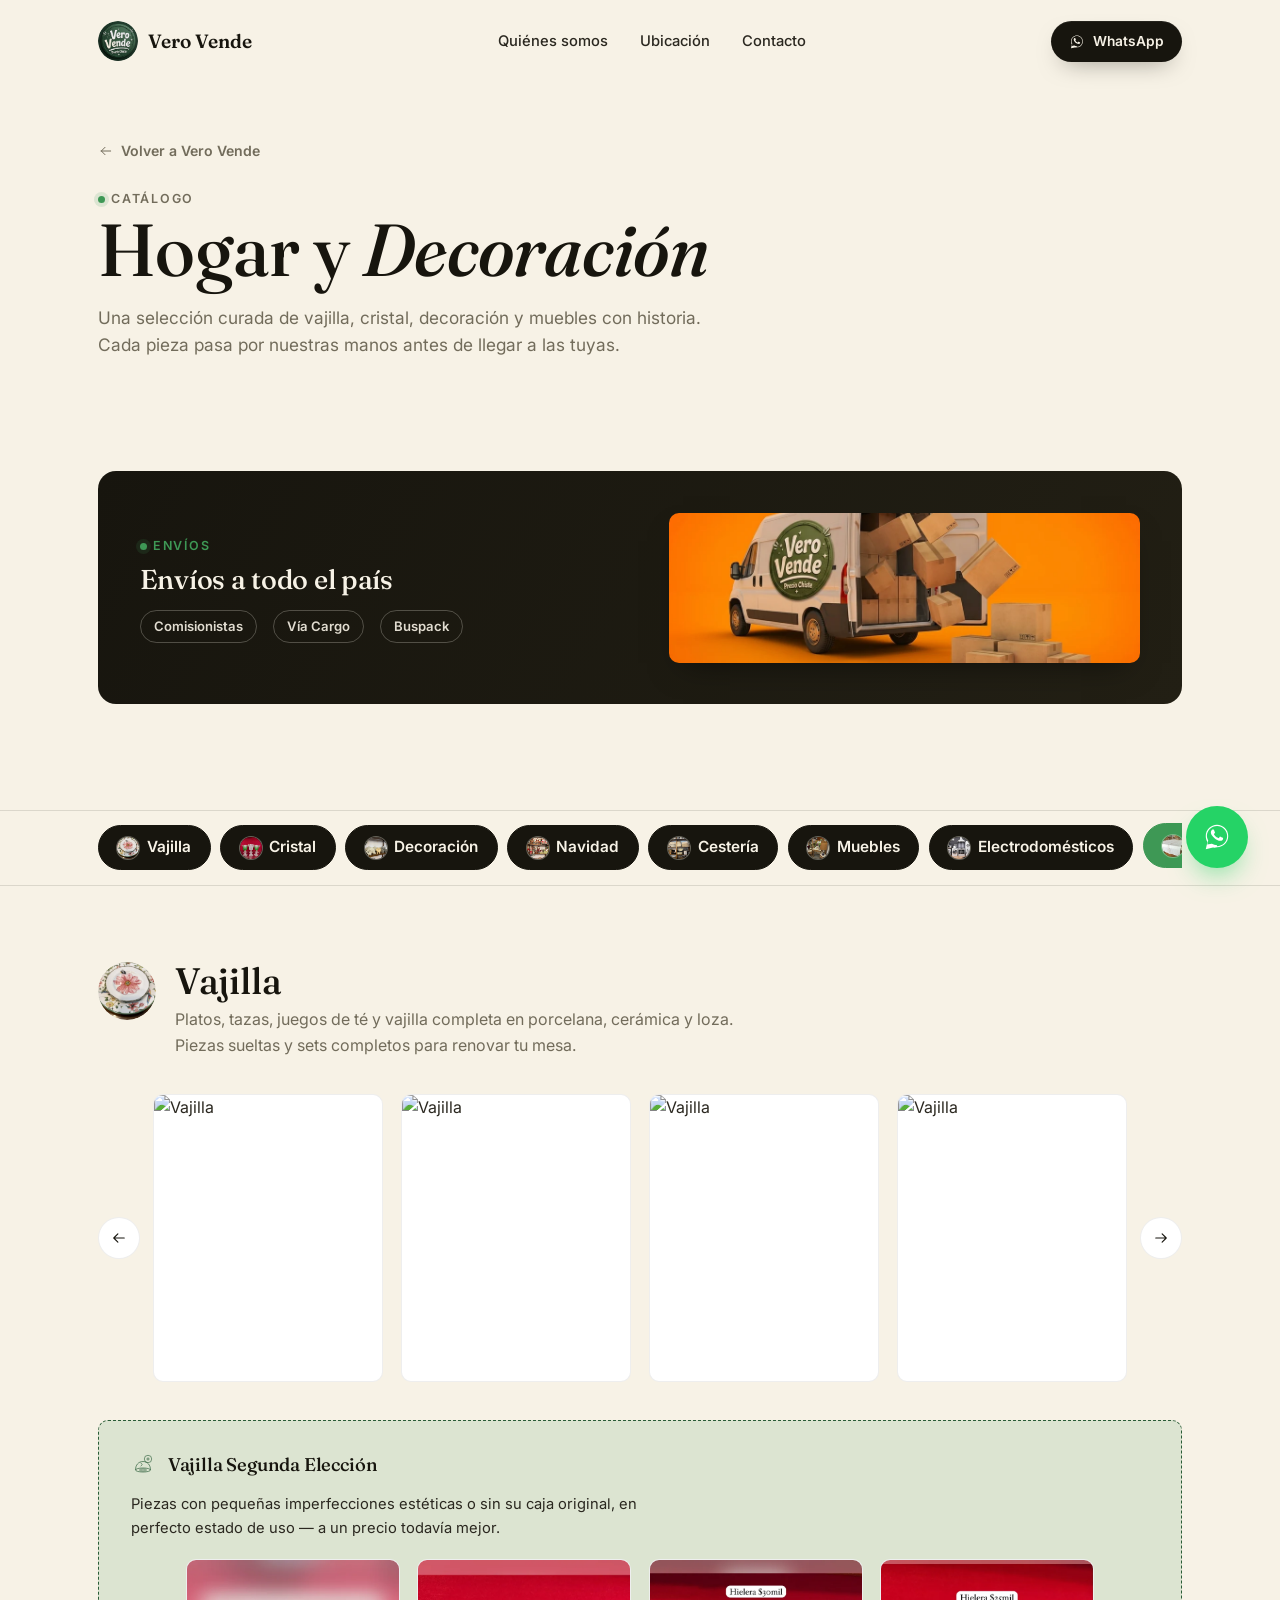
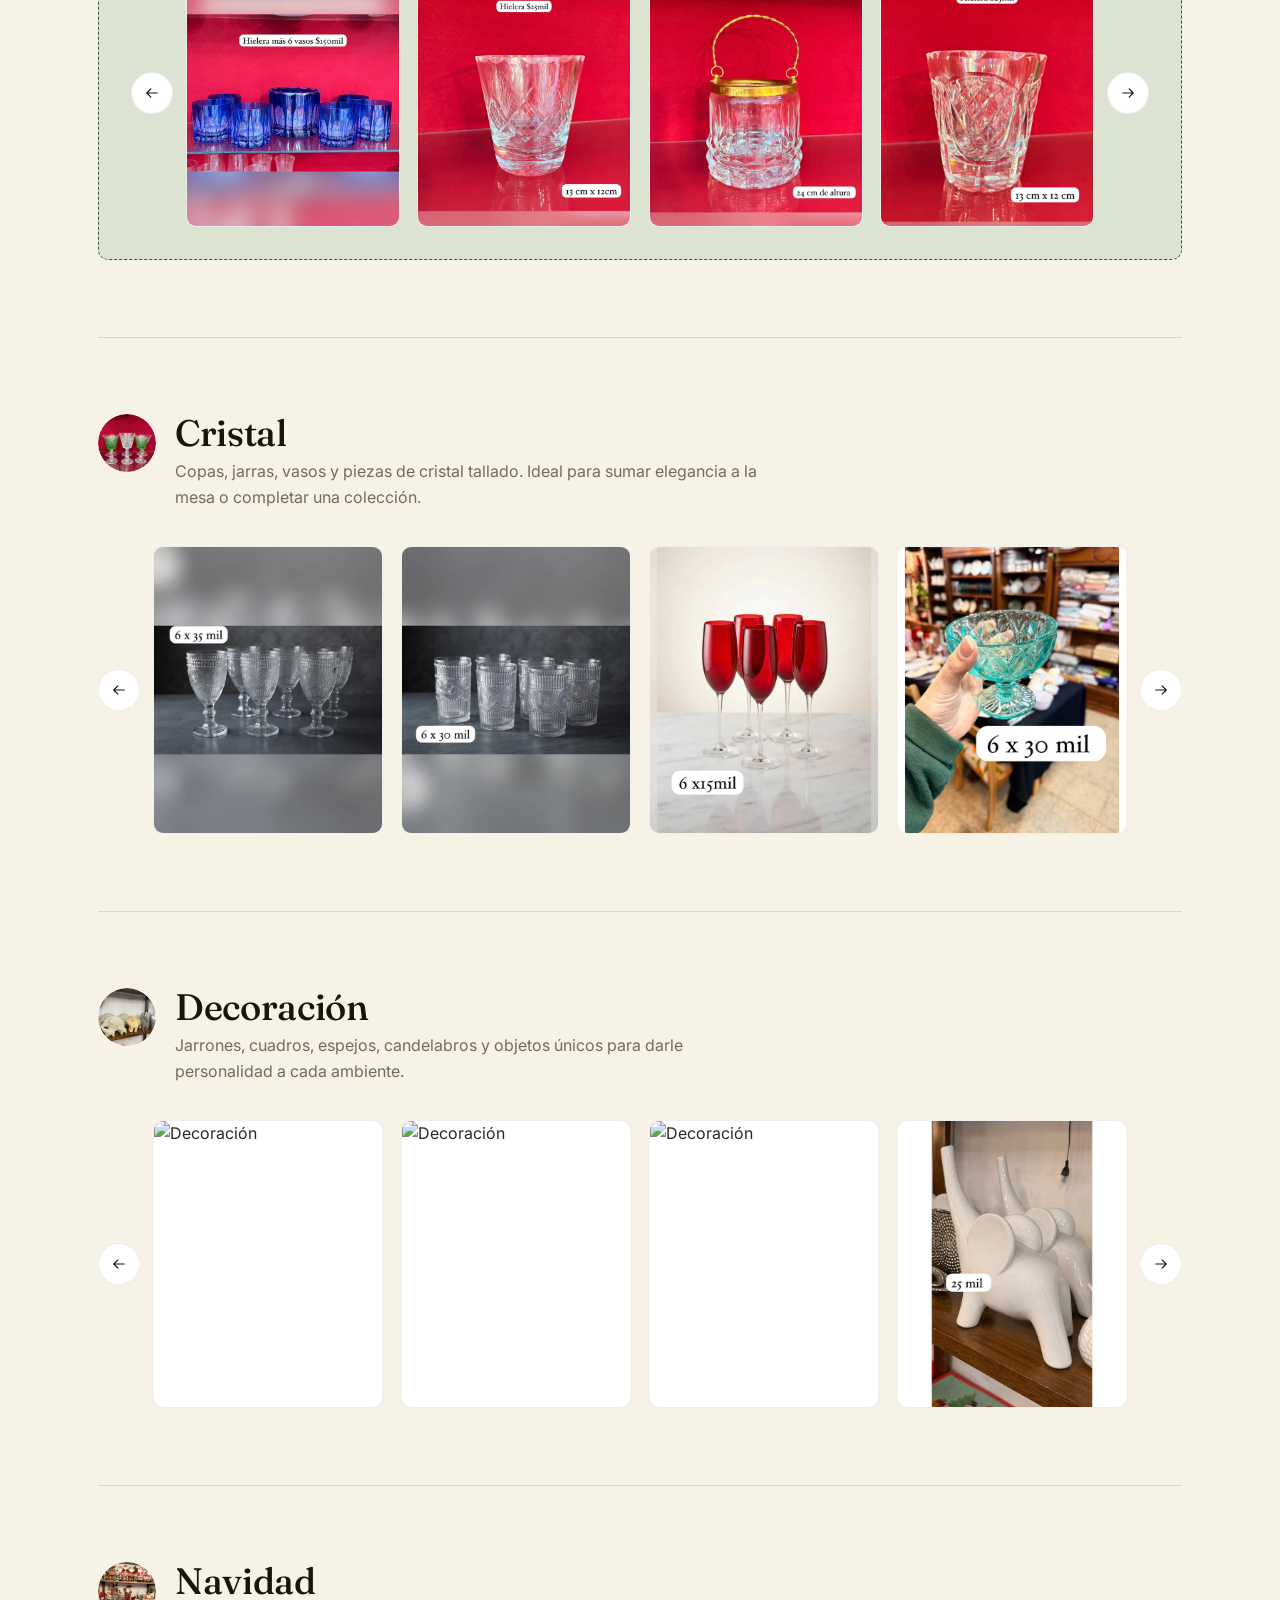
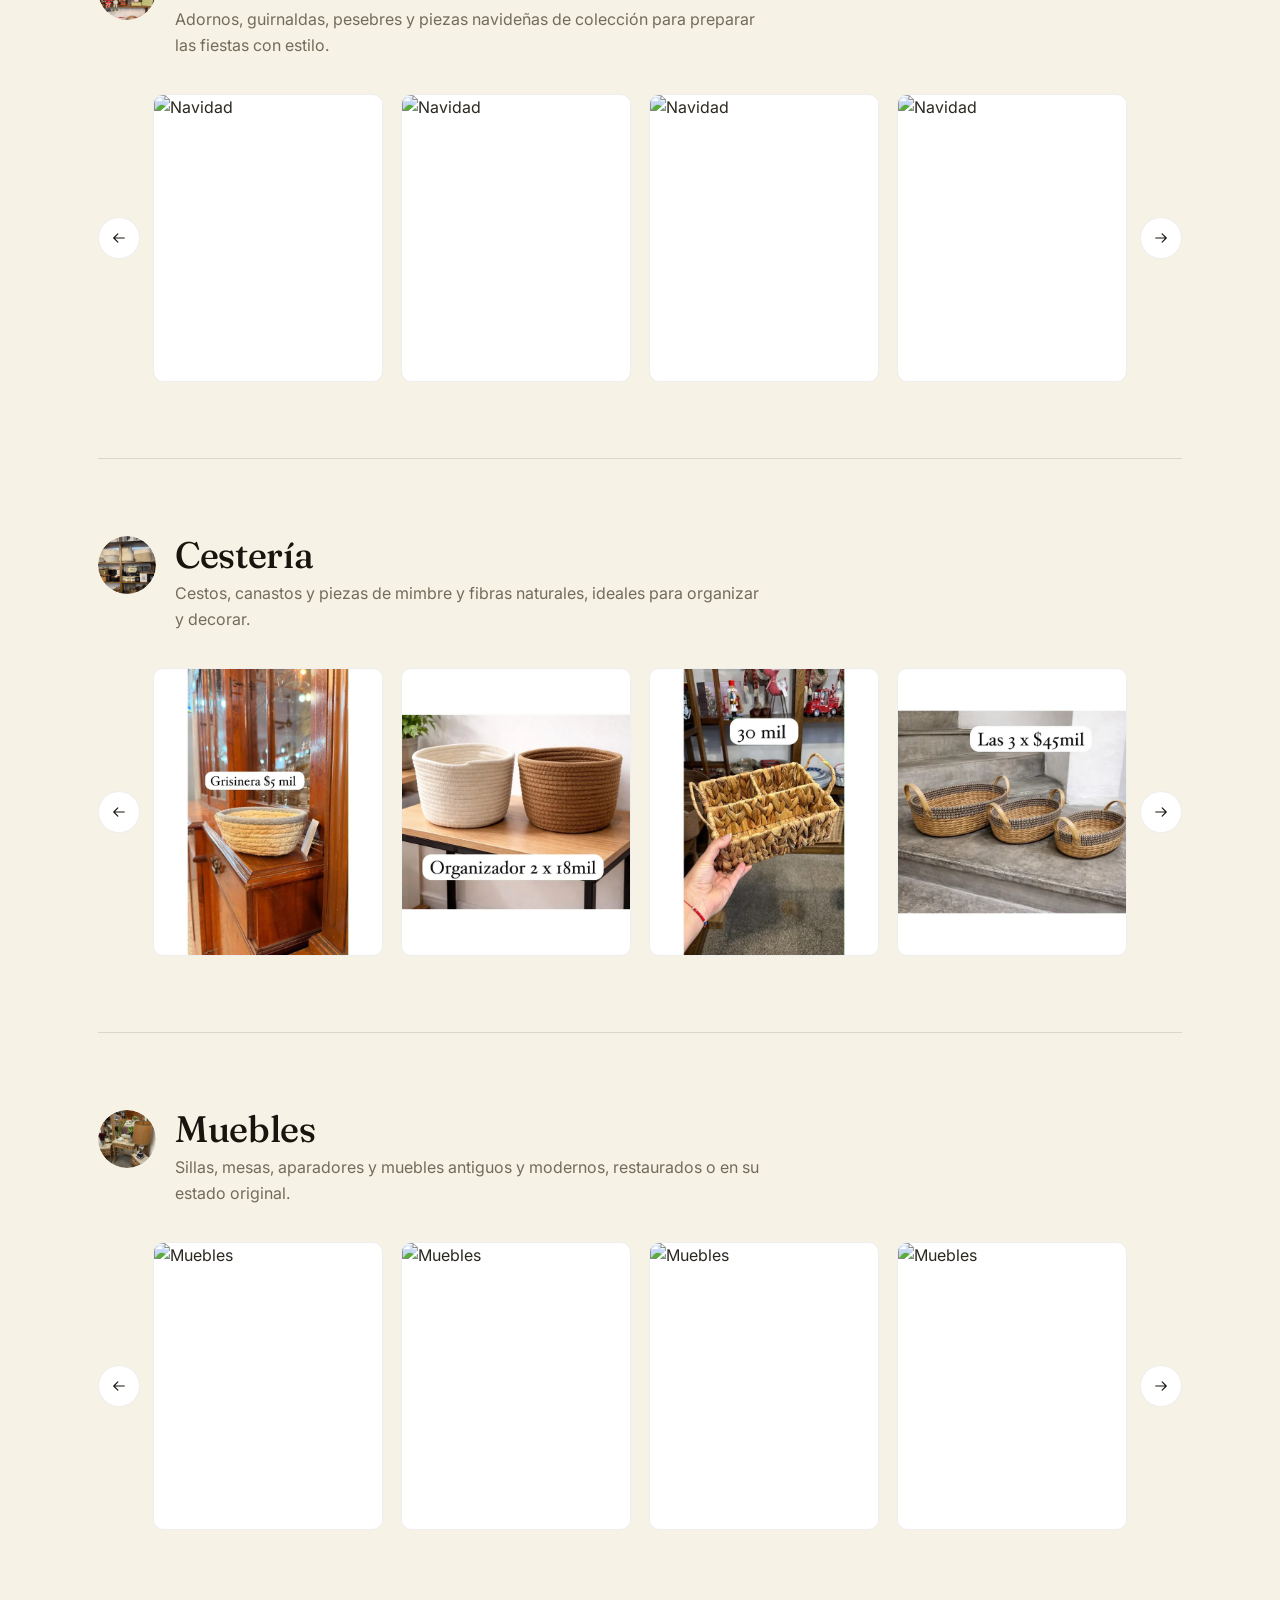
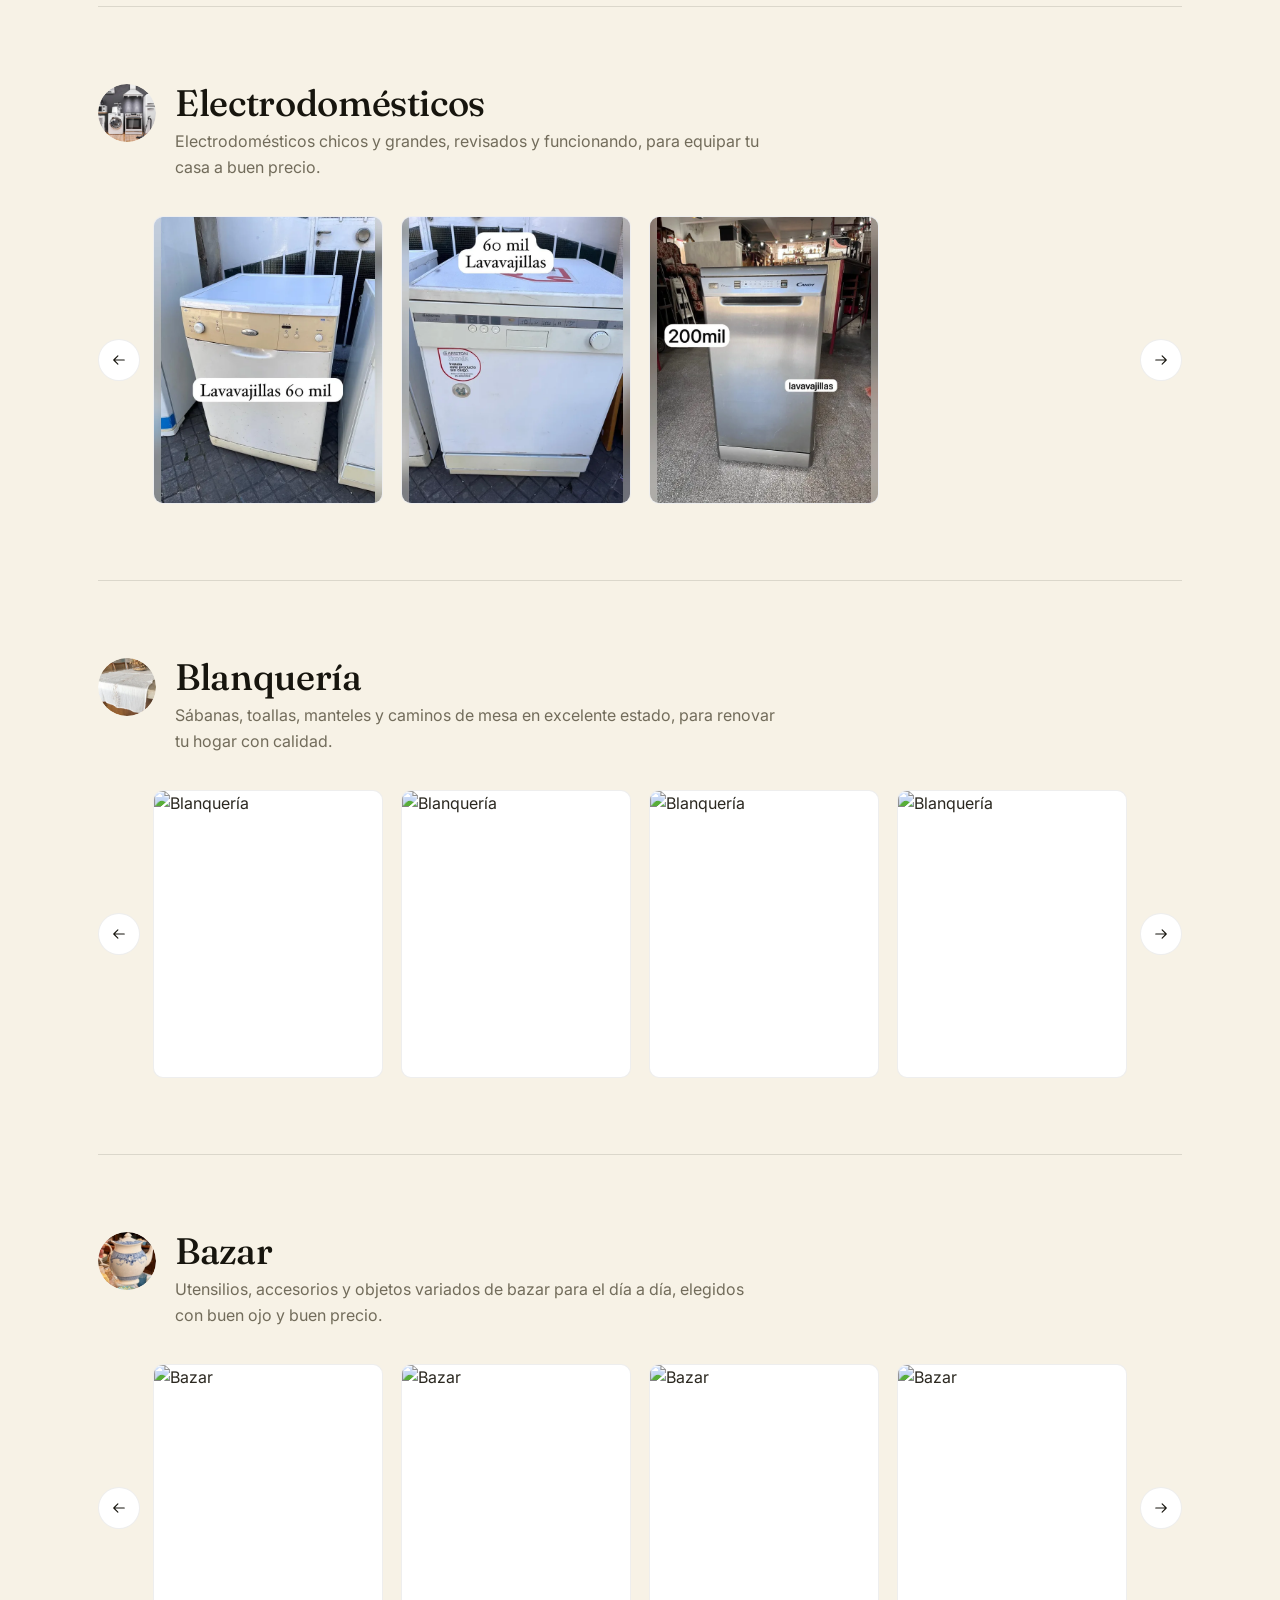
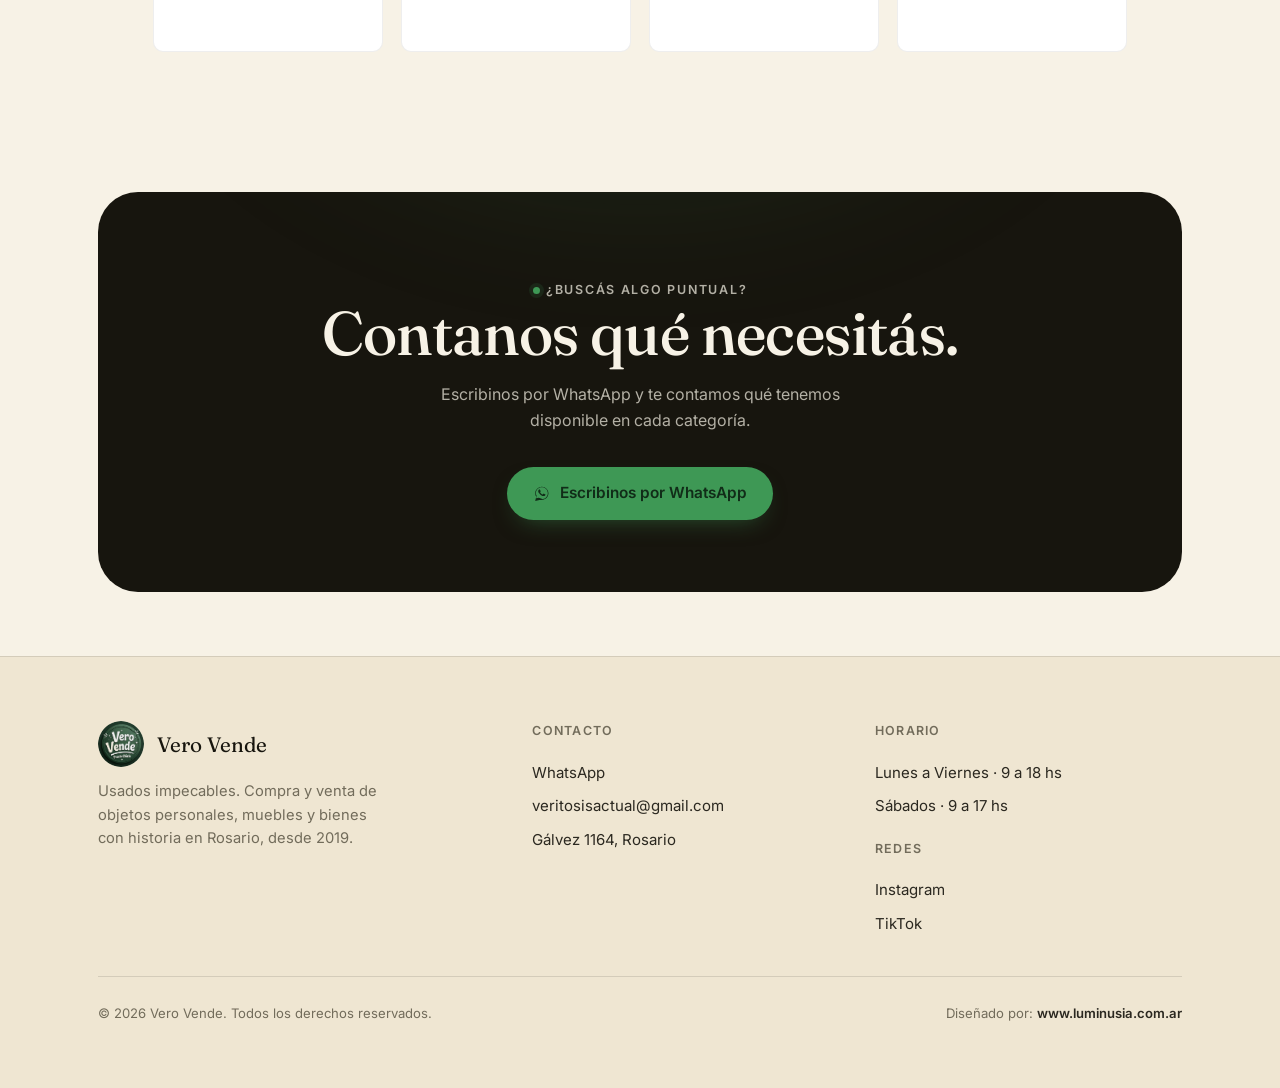
==== commit 34575276: "Add files via upload" ====
--- a/hogar-decoracion.html
+++ b/hogar-decoracion.html
@@ -208,6 +208,39 @@
         </button>
         <div class="gallery-viewport">
           <div class="gallery-track" data-reveal>
+            <div class="gallery-item gallery-photo"><img src="fotos/vajilla/vajilla-nov01.webp" alt="Vajilla" loading="lazy" width="640" height="800"></div>
+            <div class="gallery-item gallery-photo"><img src="fotos/vajilla/vajilla-nov02.webp" alt="Vajilla" loading="lazy" width="640" height="800"></div>
+            <div class="gallery-item gallery-photo"><img src="fotos/vajilla/vajilla-nov03.webp" alt="Vajilla" loading="lazy" width="640" height="800"></div>
+            <div class="gallery-item gallery-photo"><img src="fotos/vajilla/vajilla-nov04.webp" alt="Vajilla" loading="lazy" width="640" height="800"></div>
+            <div class="gallery-item gallery-photo"><img src="fotos/vajilla/vajilla-nov05.webp" alt="Vajilla" loading="lazy" width="640" height="800"></div>
+            <div class="gallery-item gallery-photo"><img src="fotos/vajilla/vajilla-nov06.webp" alt="Vajilla" loading="lazy" width="640" height="800"></div>
+            <div class="gallery-item gallery-photo"><img src="fotos/vajilla/vajilla-nov07.webp" alt="Vajilla" loading="lazy" width="640" height="800"></div>
+            <div class="gallery-item gallery-photo"><img src="fotos/vajilla/vajilla-nov08.webp" alt="Vajilla" loading="lazy" width="640" height="800"></div>
+            <div class="gallery-item gallery-photo"><img src="fotos/vajilla/vajilla-nov09.webp" alt="Vajilla" loading="lazy" width="640" height="800"></div>
+            <div class="gallery-item gallery-photo"><img src="fotos/vajilla/vajilla-nov10.webp" alt="Vajilla" loading="lazy" width="640" height="800"></div>
+            <div class="gallery-item gallery-photo"><img src="fotos/vajilla/vajilla-nov11.webp" alt="Vajilla" loading="lazy" width="640" height="800"></div>
+            <div class="gallery-item gallery-photo"><img src="fotos/vajilla/vajilla-nov12.webp" alt="Vajilla" loading="lazy" width="640" height="800"></div>
+            <div class="gallery-item gallery-photo"><img src="fotos/vajilla/vajilla-nov13.webp" alt="Vajilla" loading="lazy" width="640" height="800"></div>
+            <div class="gallery-item gallery-photo"><img src="fotos/vajilla/vajilla-nov14.webp" alt="Vajilla" loading="lazy" width="640" height="800"></div>
+            <div class="gallery-item gallery-photo"><img src="fotos/vajilla/vajilla-nov15.webp" alt="Vajilla" loading="lazy" width="640" height="800"></div>
+            <div class="gallery-item gallery-photo"><img src="fotos/vajilla/vajilla-nov16.webp" alt="Vajilla" loading="lazy" width="640" height="800"></div>
+            <div class="gallery-item gallery-photo"><img src="fotos/vajilla/vajilla-nov17.webp" alt="Vajilla" loading="lazy" width="640" height="800"></div>
+            <div class="gallery-item gallery-photo"><img src="fotos/vajilla/vajilla-nov18.webp" alt="Vajilla" loading="lazy" width="640" height="800"></div>
+            <div class="gallery-item gallery-photo"><img src="fotos/vajilla/vajilla-nov19.webp" alt="Vajilla" loading="lazy" width="640" height="800"></div>
+            <div class="gallery-item gallery-photo"><img src="fotos/vajilla/vajilla-nov20.webp" alt="Vajilla" loading="lazy" width="640" height="800"></div>
+            <div class="gallery-item gallery-photo"><img src="fotos/vajilla/vajilla-nov21.webp" alt="Vajilla" loading="lazy" width="640" height="800"></div>
+            <div class="gallery-item gallery-photo"><img src="fotos/vajilla/vajilla-nov22.webp" alt="Vajilla" loading="lazy" width="640" height="800"></div>
+            <div class="gallery-item gallery-photo"><img src="fotos/vajilla/vajilla-nov23.webp" alt="Vajilla" loading="lazy" width="640" height="800"></div>
+            <div class="gallery-item gallery-photo"><img src="fotos/vajilla/vajilla-nov24.webp" alt="Vajilla" loading="lazy" width="640" height="800"></div>
+            <div class="gallery-item gallery-photo"><img src="fotos/vajilla/vajilla-nov25.webp" alt="Vajilla" loading="lazy" width="640" height="800"></div>
+            <div class="gallery-item gallery-photo"><img src="fotos/vajilla/vajilla-nov26.webp" alt="Vajilla" loading="lazy" width="640" height="800"></div>
+            <div class="gallery-item gallery-photo"><img src="fotos/vajilla/vajilla-nov27.webp" alt="Vajilla" loading="lazy" width="640" height="800"></div>
+            <div class="gallery-item gallery-photo"><img src="fotos/vajilla/vajilla-nov28.webp" alt="Vajilla" loading="lazy" width="640" height="800"></div>
+            <div class="gallery-item gallery-photo"><img src="fotos/vajilla/vajilla-nov29.webp" alt="Vajilla" loading="lazy" width="640" height="800"></div>
+            <div class="gallery-item gallery-photo"><img src="fotos/vajilla/vajilla-nov30.webp" alt="Vajilla" loading="lazy" width="640" height="800"></div>
+            <div class="gallery-item gallery-photo"><img src="fotos/vajilla/vajilla-nov31.webp" alt="Vajilla" loading="lazy" width="640" height="800"></div>
+            <div class="gallery-item gallery-photo"><img src="fotos/vajilla/vajilla-nov32.webp" alt="Vajilla" loading="lazy" width="640" height="800"></div>
+            <div class="gallery-item gallery-photo"><img src="fotos/vajilla/vajilla-nov33.webp" alt="Vajilla" loading="lazy" width="640" height="800"></div>
             <div class="gallery-item gallery-photo"><img src="fotos/vajilla/vajilla-g01.webp" alt="Vajilla" loading="lazy" width="640" height="800"></div>
             <div class="gallery-item gallery-photo"><img src="fotos/vajilla/vajilla-g02.webp" alt="Vajilla" loading="lazy" width="640" height="800"></div>
             <div class="gallery-item gallery-photo"><img src="fotos/vajilla/vajilla-g03.webp" alt="Vajilla" loading="lazy" width="640" height="800"></div>
@@ -304,6 +337,9 @@
         </button>
         <div class="gallery-viewport">
           <div class="gallery-track" data-reveal>
+            <div class="gallery-item gallery-photo"><img src="fotos/cristal/cristal-g42.webp" alt="Cristal" loading="lazy" width="640" height="800"></div>
+            <div class="gallery-item gallery-photo"><img src="fotos/cristal/cristal-g43.webp" alt="Cristal" loading="lazy" width="640" height="800"></div>
+            <div class="gallery-item gallery-photo"><img src="fotos/cristal/cristal-g44.webp" alt="Cristal" loading="lazy" width="640" height="800"></div>
             <div class="gallery-item gallery-photo"><img src="fotos/cristal/cristal-g01.webp" alt="Cristal" loading="lazy" width="640" height="800"></div>
             <div class="gallery-item gallery-photo"><img src="fotos/cristal/cristal-g02.webp" alt="Cristal" loading="lazy" width="640" height="800"></div>
             <div class="gallery-item gallery-photo"><img src="fotos/cristal/cristal-g03.webp" alt="Cristal" loading="lazy" width="640" height="800"></div>
@@ -339,9 +375,6 @@
             <div class="gallery-item gallery-photo"><img src="fotos/cristal/cristal-g39.webp" alt="Cristal" loading="lazy" width="640" height="800"></div>
             <div class="gallery-item gallery-photo"><img src="fotos/cristal/cristal-g40.webp" alt="Cristal" loading="lazy" width="640" height="800"></div>
             <div class="gallery-item gallery-photo"><img src="fotos/cristal/cristal-g41.webp" alt="Cristal" loading="lazy" width="640" height="800"></div>
-            <div class="gallery-item gallery-photo"><img src="fotos/cristal/cristal-g42.webp" alt="Cristal" loading="lazy" width="640" height="800"></div>
-            <div class="gallery-item gallery-photo"><img src="fotos/cristal/cristal-g43.webp" alt="Cristal" loading="lazy" width="640" height="800"></div>
-            <div class="gallery-item gallery-photo"><img src="fotos/cristal/cristal-g44.webp" alt="Cristal" loading="lazy" width="640" height="800"></div>
           </div>
         </div>
         <button type="button" class="gallery-arrow gallery-arrow-next" aria-label="Ver más fotos">
@@ -365,6 +398,9 @@
         </button>
         <div class="gallery-viewport">
           <div class="gallery-track" data-reveal>
+            <div class="gallery-item gallery-photo"><img src="fotos/decoracion/decoracion-nov01.webp" alt="Decoración" loading="lazy" width="640" height="800"></div>
+            <div class="gallery-item gallery-photo"><img src="fotos/decoracion/decoracion-nov02.webp" alt="Decoración" loading="lazy" width="640" height="800"></div>
+            <div class="gallery-item gallery-photo"><img src="fotos/decoracion/decoracion-nov03.webp" alt="Decoración" loading="lazy" width="640" height="800"></div>
             <div class="gallery-item gallery-photo"><img src="fotos/decoracion/decoracion-g01.webp" alt="Decoración" loading="lazy" width="640" height="800"></div>
             <div class="gallery-item gallery-photo"><img src="fotos/decoracion/decoracion-g03.webp" alt="Decoración" loading="lazy" width="640" height="800"></div>
             <div class="gallery-item gallery-photo"><img src="fotos/decoracion/decoracion-g04.webp" alt="Decoración" loading="lazy" width="640" height="800"></div>
@@ -412,6 +448,19 @@
         </button>
         <div class="gallery-viewport">
           <div class="gallery-track" data-reveal>
+            <div class="gallery-item gallery-photo"><img src="fotos/navidad/navidad-nov01.webp" alt="Navidad" loading="lazy" width="640" height="800"></div>
+            <div class="gallery-item gallery-photo"><img src="fotos/navidad/navidad-nov02.webp" alt="Navidad" loading="lazy" width="640" height="800"></div>
+            <div class="gallery-item gallery-photo"><img src="fotos/navidad/navidad-nov03.webp" alt="Navidad" loading="lazy" width="640" height="800"></div>
+            <div class="gallery-item gallery-photo"><img src="fotos/navidad/navidad-nov04.webp" alt="Navidad" loading="lazy" width="640" height="800"></div>
+            <div class="gallery-item gallery-photo"><img src="fotos/navidad/navidad-nov05.webp" alt="Navidad" loading="lazy" width="640" height="800"></div>
+            <div class="gallery-item gallery-photo"><img src="fotos/navidad/navidad-nov06.webp" alt="Navidad" loading="lazy" width="640" height="800"></div>
+            <div class="gallery-item gallery-photo"><img src="fotos/navidad/navidad-nov07.webp" alt="Navidad" loading="lazy" width="640" height="800"></div>
+            <div class="gallery-item gallery-photo"><img src="fotos/navidad/navidad-nov08.webp" alt="Navidad" loading="lazy" width="640" height="800"></div>
+            <div class="gallery-item gallery-photo"><img src="fotos/navidad/navidad-nov09.webp" alt="Navidad" loading="lazy" width="640" height="800"></div>
+            <div class="gallery-item gallery-photo"><img src="fotos/navidad/navidad-nov10.webp" alt="Navidad" loading="lazy" width="640" height="800"></div>
+            <div class="gallery-item gallery-photo"><img src="fotos/navidad/navidad-nov11.webp" alt="Navidad" loading="lazy" width="640" height="800"></div>
+            <div class="gallery-item gallery-photo"><img src="fotos/navidad/navidad-nov12.webp" alt="Navidad" loading="lazy" width="640" height="800"></div>
+            <div class="gallery-item gallery-photo"><img src="fotos/navidad/navidad-nov13.webp" alt="Navidad" loading="lazy" width="640" height="800"></div>
             <div class="gallery-item gallery-photo"><img src="fotos/navidad/navidad-oct01.webp" alt="Navidad" loading="lazy" width="640" height="800"></div>
             <div class="gallery-item gallery-photo"><img src="fotos/navidad/navidad-oct02.webp" alt="Navidad" loading="lazy" width="640" height="800"></div>
             <div class="gallery-item gallery-photo"><img src="fotos/navidad/navidad-oct03.webp" alt="Navidad" loading="lazy" width="640" height="800"></div>
@@ -522,6 +571,11 @@
         </button>
         <div class="gallery-viewport">
           <div class="gallery-track" data-reveal>
+            <div class="gallery-item gallery-photo"><img src="fotos/muebles/muebles-nov01.webp" alt="Muebles" loading="lazy" width="640" height="800"></div>
+            <div class="gallery-item gallery-photo"><img src="fotos/muebles/muebles-nov02.webp" alt="Muebles" loading="lazy" width="640" height="800"></div>
+            <div class="gallery-item gallery-photo"><img src="fotos/muebles/muebles-nov03.webp" alt="Muebles" loading="lazy" width="640" height="800"></div>
+            <div class="gallery-item gallery-photo"><img src="fotos/muebles/muebles-nov04.webp" alt="Muebles" loading="lazy" width="640" height="800"></div>
+            <div class="gallery-item gallery-photo"><img src="fotos/muebles/muebles-nov05.webp" alt="Muebles" loading="lazy" width="640" height="800"></div>
             <div class="gallery-item gallery-photo"><img src="fotos/muebles/muebles-oct01.webp" alt="Muebles" loading="lazy" width="640" height="800"></div>
             <div class="gallery-item gallery-photo"><img src="fotos/muebles/muebles-oct02.webp" alt="Muebles" loading="lazy" width="640" height="800"></div>
             <div class="gallery-item gallery-photo"><img src="fotos/muebles/muebles-oct03.webp" alt="Muebles" loading="lazy" width="640" height="800"></div>
@@ -590,6 +644,10 @@
         </button>
         <div class="gallery-viewport">
           <div class="gallery-track" data-reveal>
+            <div class="gallery-item gallery-photo"><img src="fotos/blanqueria/blanqueria-nov01.webp" alt="Blanquería" loading="lazy" width="640" height="800"></div>
+            <div class="gallery-item gallery-photo"><img src="fotos/blanqueria/blanqueria-nov02.webp" alt="Blanquería" loading="lazy" width="640" height="800"></div>
+            <div class="gallery-item gallery-photo"><img src="fotos/blanqueria/blanqueria-nov03.webp" alt="Blanquería" loading="lazy" width="640" height="800"></div>
+            <div class="gallery-item gallery-photo"><img src="fotos/blanqueria/blanqueria-nov04.webp" alt="Blanquería" loading="lazy" width="640" height="800"></div>
             <div class="gallery-item gallery-photo"><img src="fotos/blanqueria/blanqueria-g01.webp" alt="Blanquería" loading="lazy" width="640" height="800"></div>
             <div class="gallery-item gallery-photo"><img src="fotos/blanqueria/blanqueria-g02.webp" alt="Blanquería" loading="lazy" width="640" height="800"></div>
             <div class="gallery-item gallery-photo"><img src="fotos/blanqueria/blanqueria-g03.webp" alt="Blanquería" loading="lazy" width="640" height="800"></div>
@@ -649,6 +707,31 @@
         </button>
         <div class="gallery-viewport">
           <div class="gallery-track" data-reveal>
+            <div class="gallery-item gallery-photo"><img src="fotos/bazar/bazar-nov01.webp" alt="Bazar" loading="lazy" width="640" height="800"></div>
+            <div class="gallery-item gallery-photo"><img src="fotos/bazar/bazar-nov02.webp" alt="Bazar" loading="lazy" width="640" height="800"></div>
+            <div class="gallery-item gallery-photo"><img src="fotos/bazar/bazar-nov03.webp" alt="Bazar" loading="lazy" width="640" height="800"></div>
+            <div class="gallery-item gallery-photo"><img src="fotos/bazar/bazar-nov04.webp" alt="Bazar" loading="lazy" width="640" height="800"></div>
+            <div class="gallery-item gallery-photo"><img src="fotos/bazar/bazar-nov05.webp" alt="Bazar" loading="lazy" width="640" height="800"></div>
+            <div class="gallery-item gallery-photo"><img src="fotos/bazar/bazar-nov06.webp" alt="Bazar" loading="lazy" width="640" height="800"></div>
+            <div class="gallery-item gallery-photo"><img src="fotos/bazar/bazar-nov07.webp" alt="Bazar" loading="lazy" width="640" height="800"></div>
+            <div class="gallery-item gallery-photo"><img src="fotos/bazar/bazar-nov08.webp" alt="Bazar" loading="lazy" width="640" height="800"></div>
+            <div class="gallery-item gallery-photo"><img src="fotos/bazar/bazar-nov09.webp" alt="Bazar" loading="lazy" width="640" height="800"></div>
+            <div class="gallery-item gallery-photo"><img src="fotos/bazar/bazar-nov10.webp" alt="Bazar" loading="lazy" width="640" height="800"></div>
+            <div class="gallery-item gallery-photo"><img src="fotos/bazar/bazar-nov11.webp" alt="Bazar" loading="lazy" width="640" height="800"></div>
+            <div class="gallery-item gallery-photo"><img src="fotos/bazar/bazar-nov12.webp" alt="Bazar" loading="lazy" width="640" height="800"></div>
+            <div class="gallery-item gallery-photo"><img src="fotos/bazar/bazar-nov13.webp" alt="Bazar" loading="lazy" width="640" height="800"></div>
+            <div class="gallery-item gallery-photo"><img src="fotos/bazar/bazar-nov14.webp" alt="Bazar" loading="lazy" width="640" height="800"></div>
+            <div class="gallery-item gallery-photo"><img src="fotos/bazar/bazar-nov15.webp" alt="Bazar" loading="lazy" width="640" height="800"></div>
+            <div class="gallery-item gallery-photo"><img src="fotos/bazar/bazar-nov16.webp" alt="Bazar" loading="lazy" width="640" height="800"></div>
+            <div class="gallery-item gallery-photo"><img src="fotos/bazar/bazar-nov17.webp" alt="Bazar" loading="lazy" width="640" height="800"></div>
+            <div class="gallery-item gallery-photo"><img src="fotos/bazar/bazar-nov18.webp" alt="Bazar" loading="lazy" width="640" height="800"></div>
+            <div class="gallery-item gallery-photo"><img src="fotos/bazar/bazar-nov19.webp" alt="Bazar" loading="lazy" width="640" height="800"></div>
+            <div class="gallery-item gallery-photo"><img src="fotos/bazar/bazar-nov20.webp" alt="Bazar" loading="lazy" width="640" height="800"></div>
+            <div class="gallery-item gallery-photo"><img src="fotos/bazar/bazar-nov21.webp" alt="Bazar" loading="lazy" width="640" height="800"></div>
+            <div class="gallery-item gallery-photo"><img src="fotos/bazar/bazar-nov22.webp" alt="Bazar" loading="lazy" width="640" height="800"></div>
+            <div class="gallery-item gallery-photo"><img src="fotos/bazar/bazar-nov23.webp" alt="Bazar" loading="lazy" width="640" height="800"></div>
+            <div class="gallery-item gallery-photo"><img src="fotos/bazar/bazar-nov24.webp" alt="Bazar" loading="lazy" width="640" height="800"></div>
+            <div class="gallery-item gallery-photo"><img src="fotos/bazar/bazar-nov25.webp" alt="Bazar" loading="lazy" width="640" height="800"></div>
             <div class="gallery-item gallery-photo"><img src="fotos/bazar/bazar-g01.webp" alt="Bazar" loading="lazy" width="640" height="800"></div>
             <div class="gallery-item gallery-photo"><img src="fotos/bazar/bazar-g02.webp" alt="Bazar" loading="lazy" width="640" height="800"></div>
             <div class="gallery-item gallery-photo"><img src="fotos/bazar/bazar-g06.webp" alt="Bazar" loading="lazy" width="640" height="800"></div>
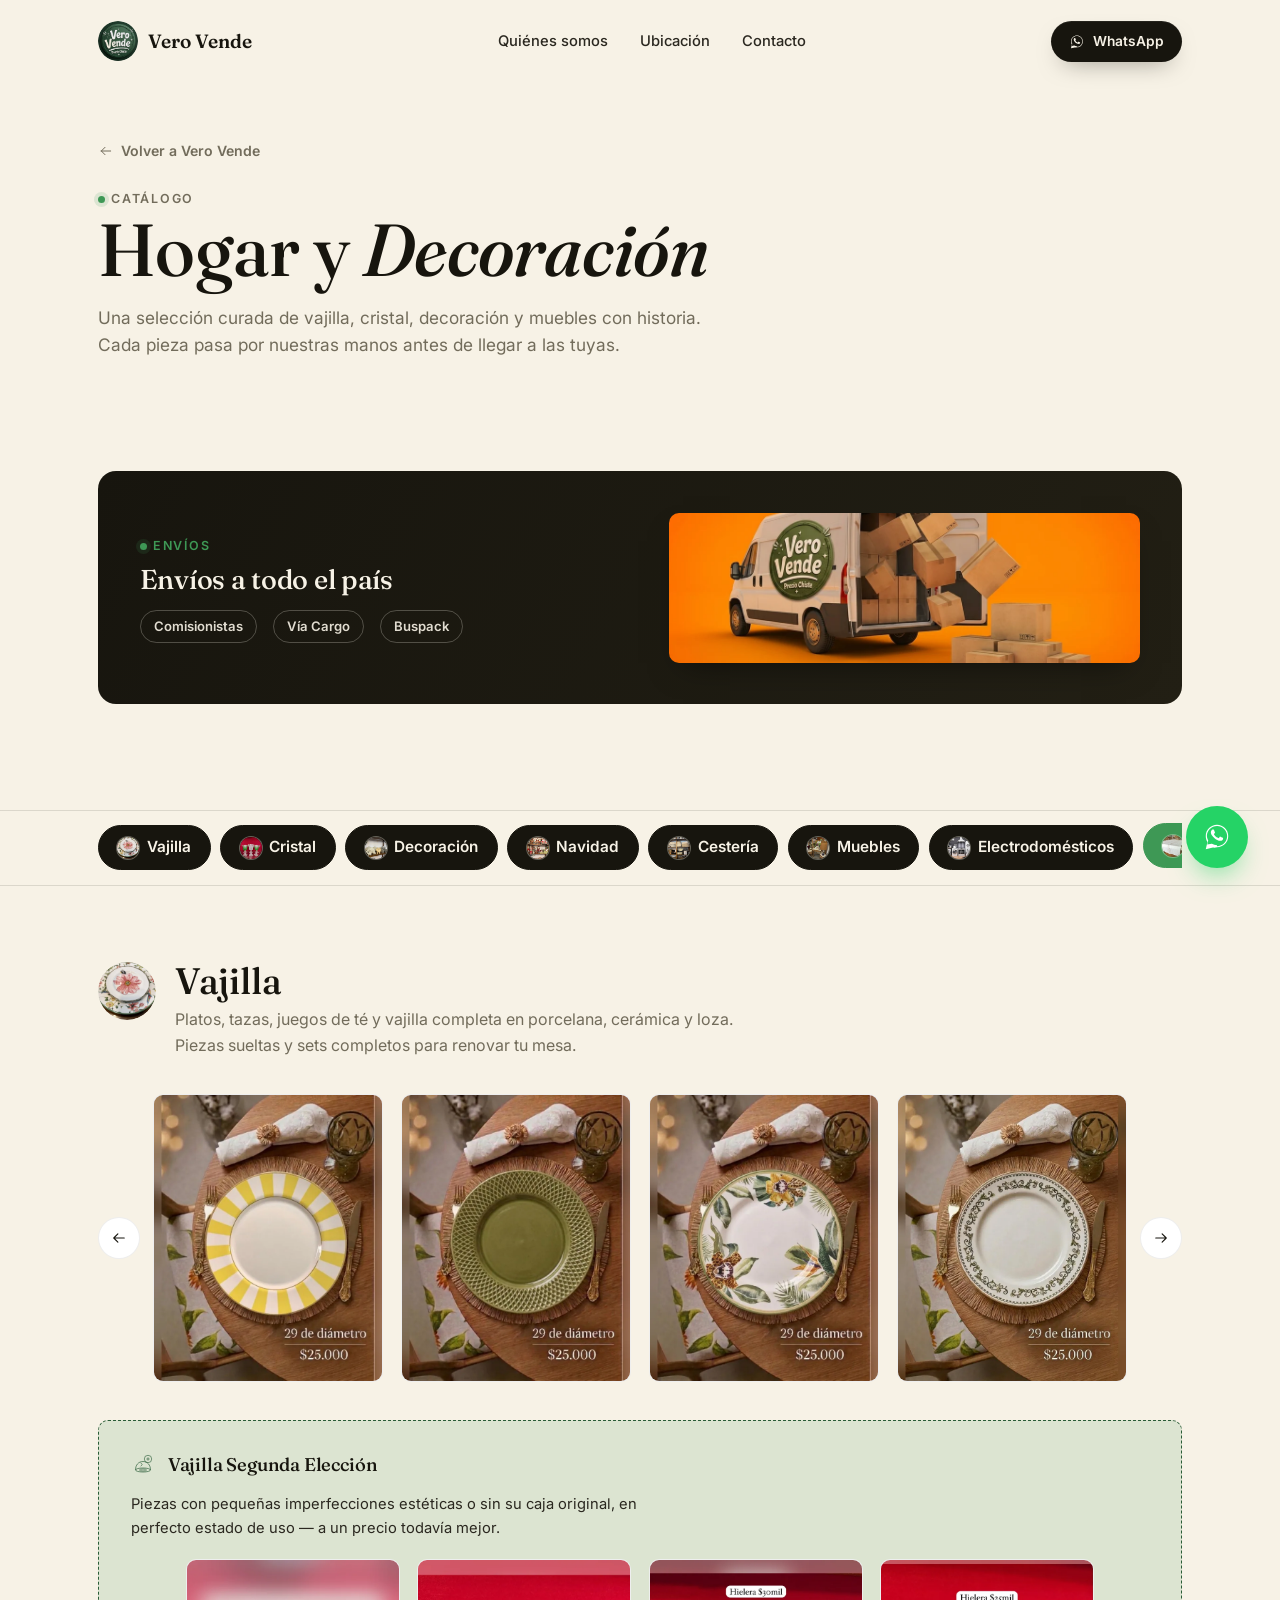
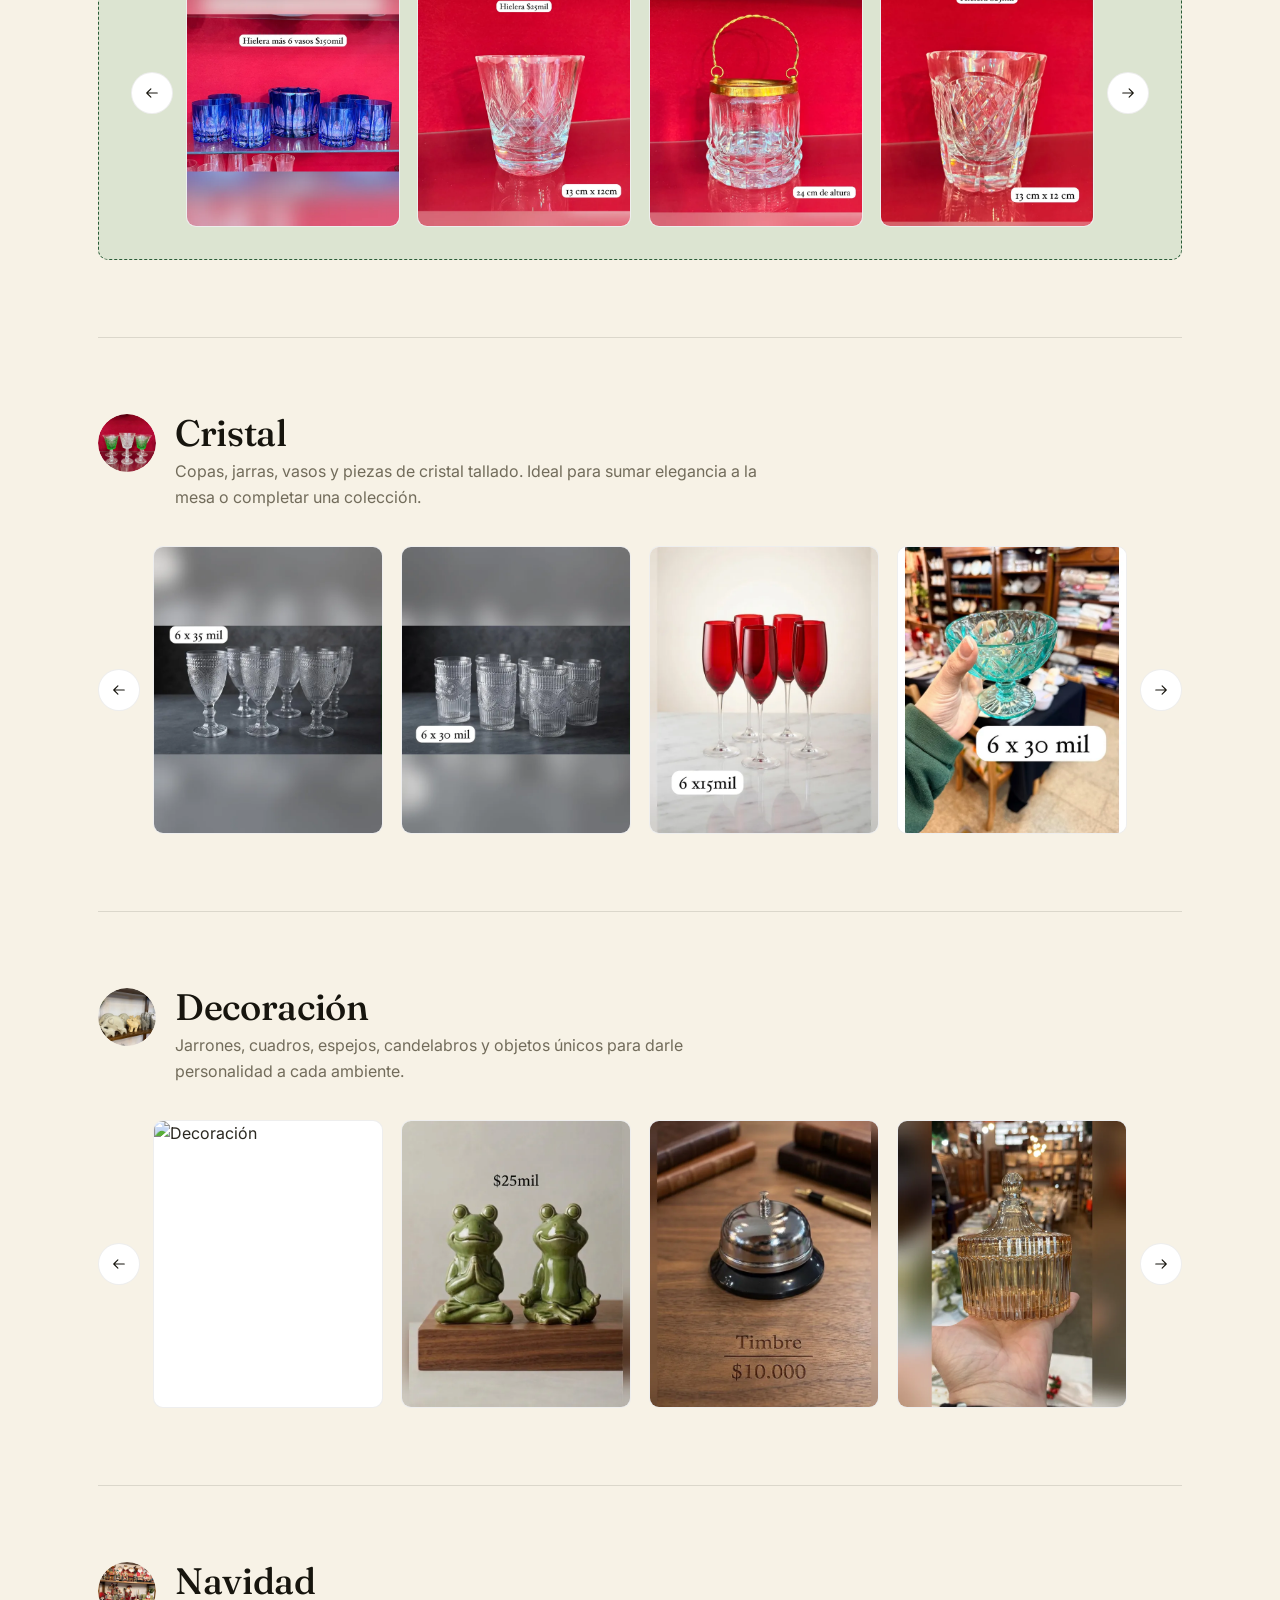
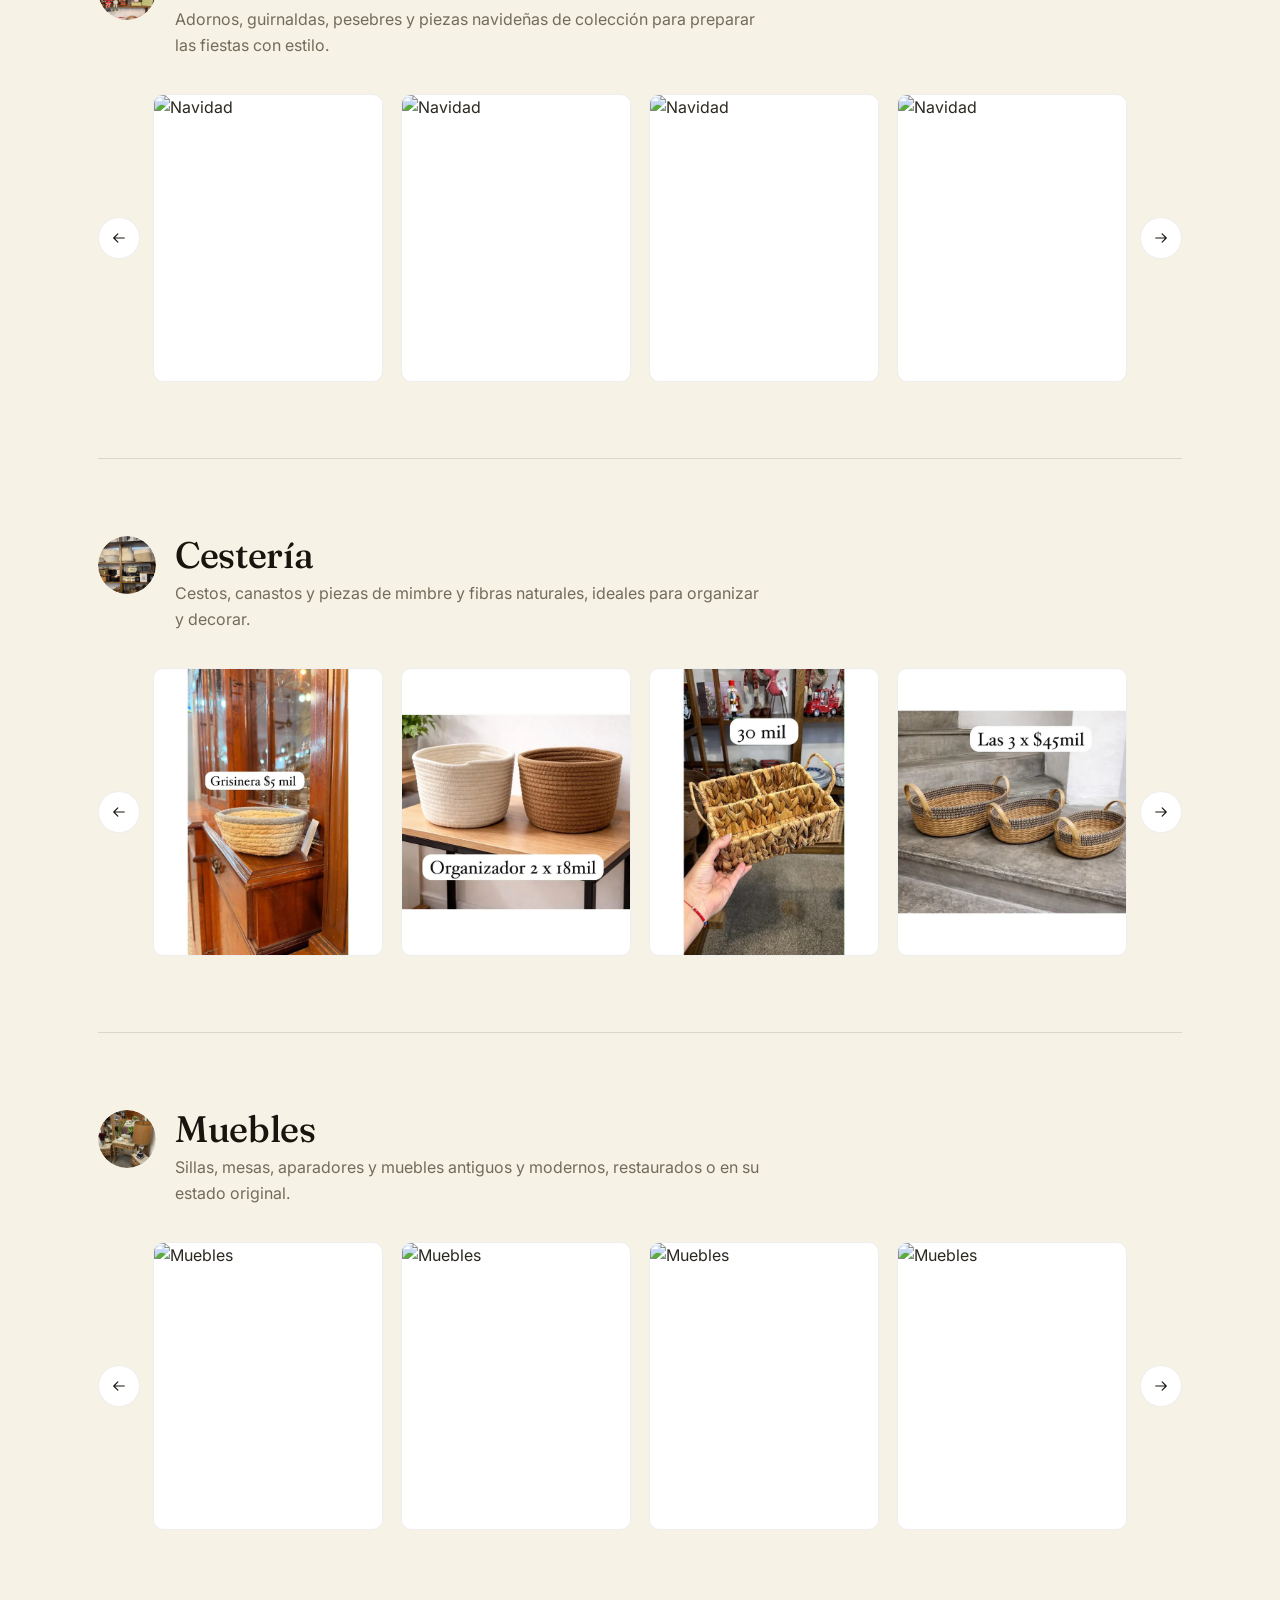
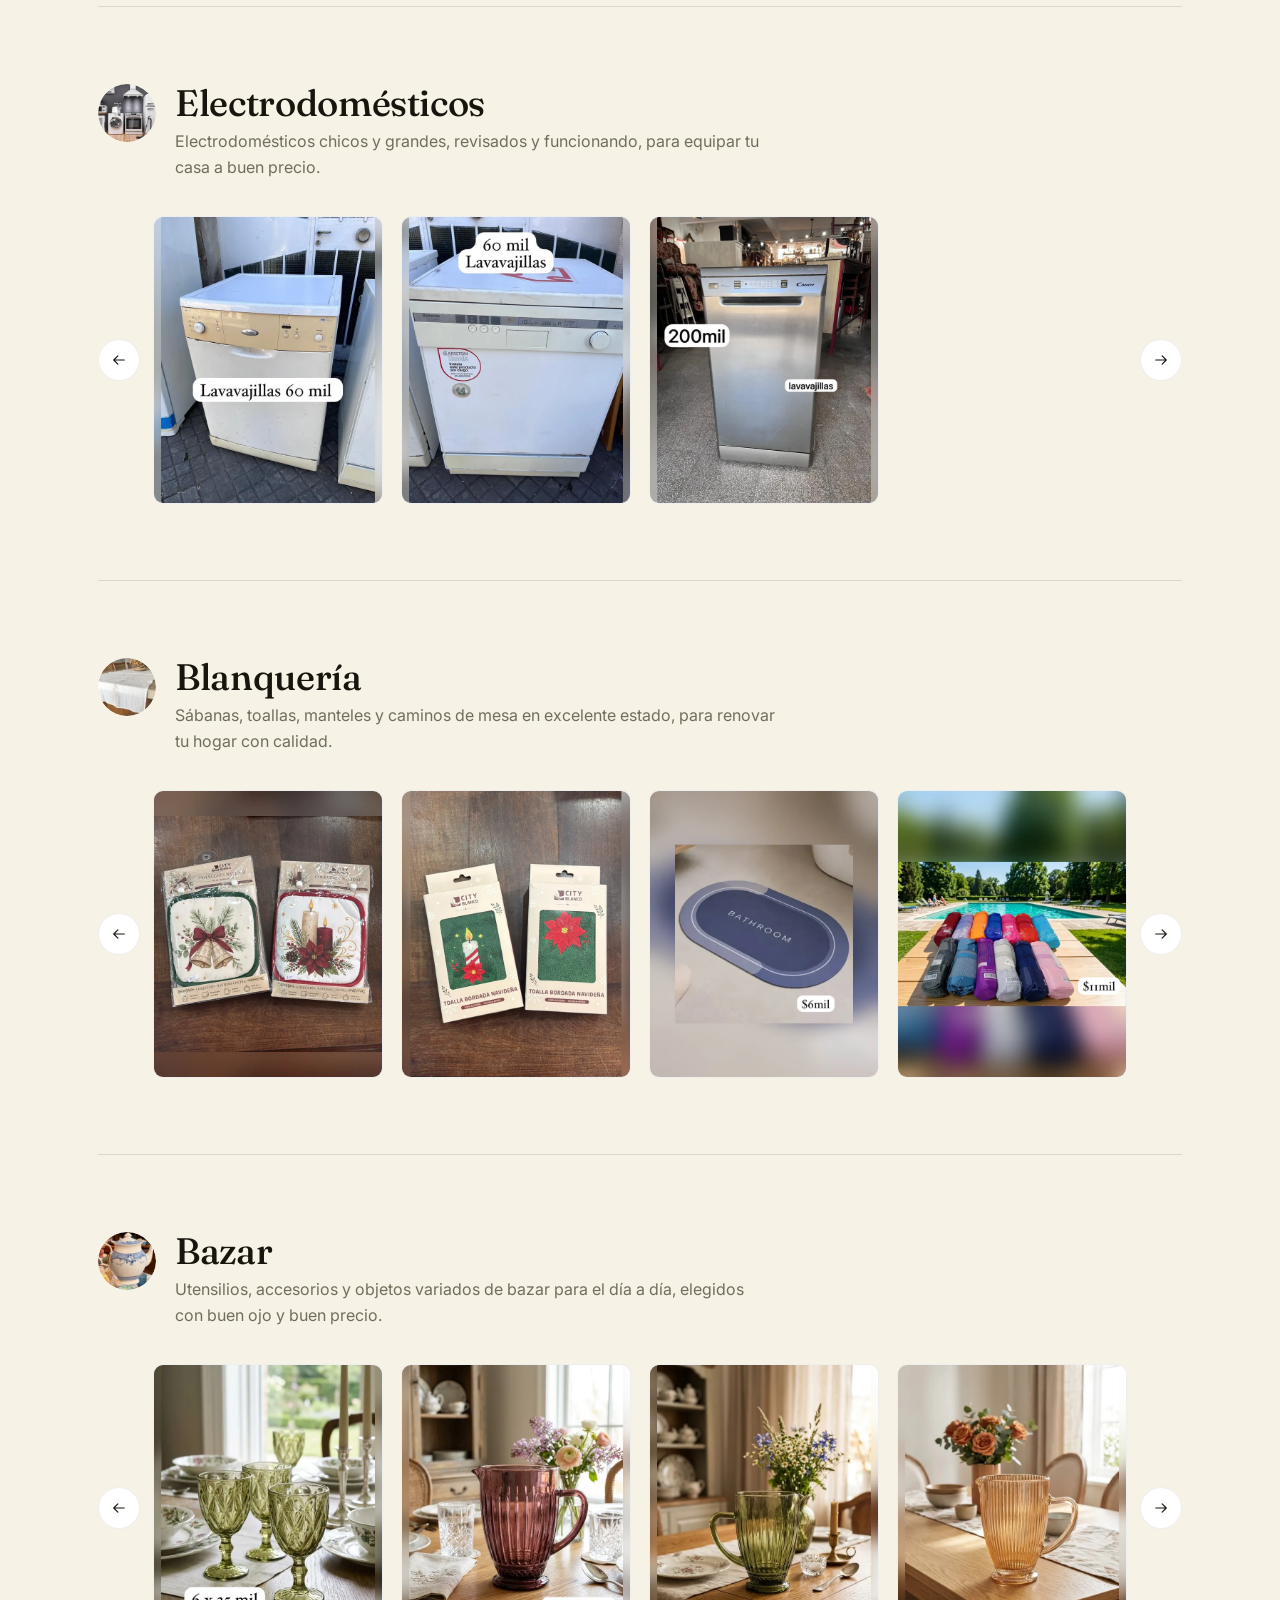
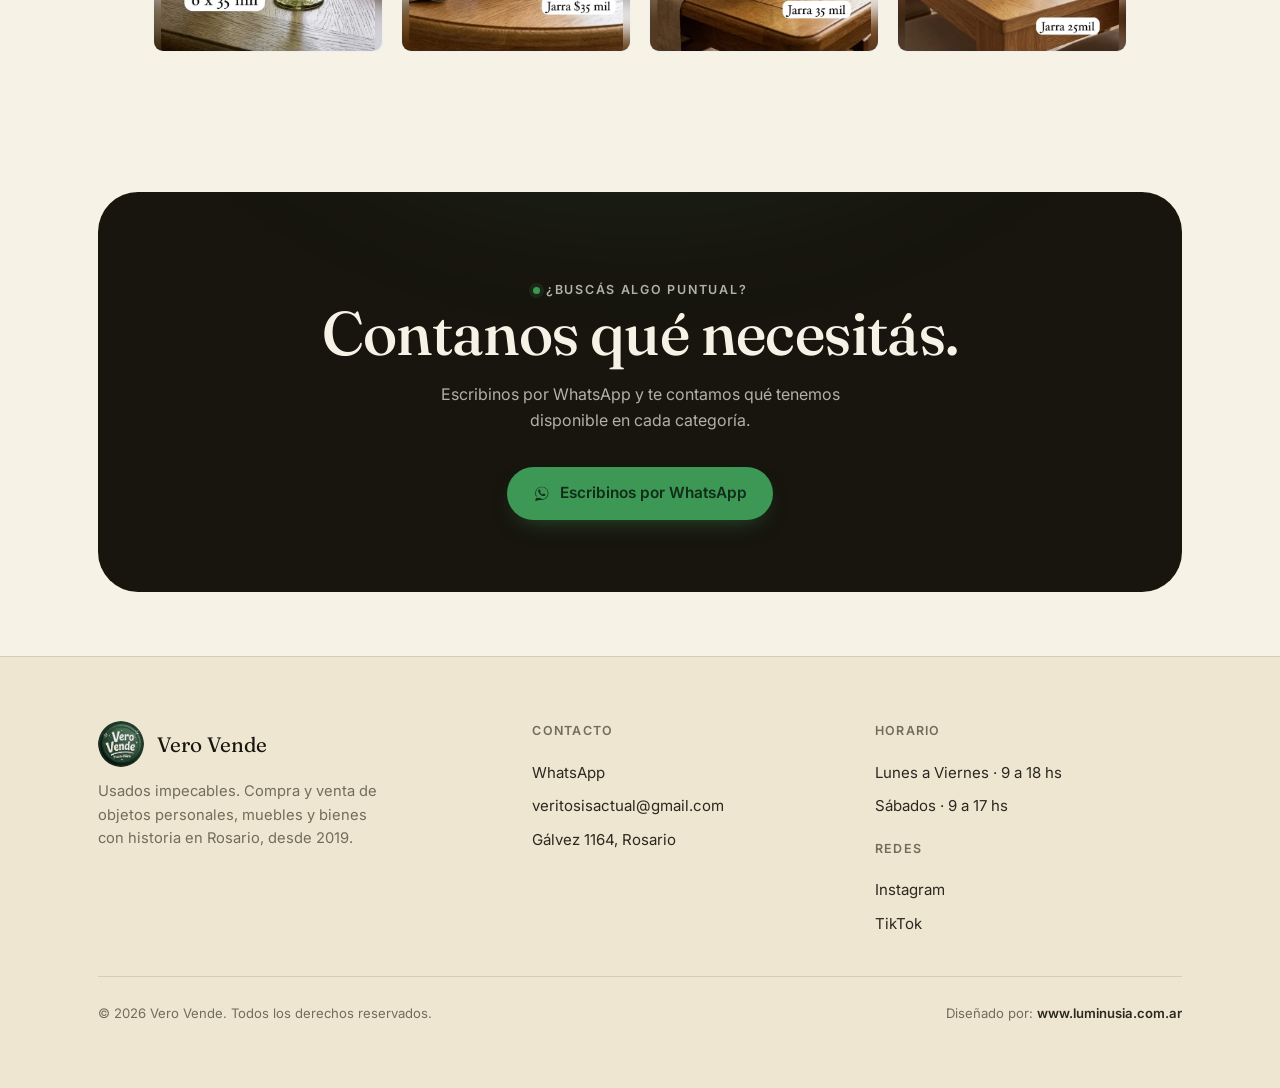
==== commit 3344baa1: "Add files via upload" ====
--- a/hogar-decoracion.html
+++ b/hogar-decoracion.html
@@ -398,6 +398,7 @@
         </button>
         <div class="gallery-viewport">
           <div class="gallery-track" data-reveal>
+            <div class="gallery-item gallery-photo"><img src="fotos/decoracion/decoracion-nov04.webp" alt="Decoración" loading="lazy" width="640" height="800"></div>
             <div class="gallery-item gallery-photo"><img src="fotos/decoracion/decoracion-nov01.webp" alt="Decoración" loading="lazy" width="640" height="800"></div>
             <div class="gallery-item gallery-photo"><img src="fotos/decoracion/decoracion-nov02.webp" alt="Decoración" loading="lazy" width="640" height="800"></div>
             <div class="gallery-item gallery-photo"><img src="fotos/decoracion/decoracion-nov03.webp" alt="Decoración" loading="lazy" width="640" height="800"></div>
@@ -448,6 +449,18 @@
         </button>
         <div class="gallery-viewport">
           <div class="gallery-track" data-reveal>
+            <div class="gallery-item gallery-photo"><img src="fotos/navidad/navidad-nov14.webp" alt="Navidad" loading="lazy" width="640" height="800"></div>
+            <div class="gallery-item gallery-photo"><img src="fotos/navidad/navidad-nov15.webp" alt="Navidad" loading="lazy" width="640" height="800"></div>
+            <div class="gallery-item gallery-photo"><img src="fotos/navidad/navidad-nov16.webp" alt="Navidad" loading="lazy" width="640" height="800"></div>
+            <div class="gallery-item gallery-photo"><img src="fotos/navidad/navidad-nov17.webp" alt="Navidad" loading="lazy" width="640" height="800"></div>
+            <div class="gallery-item gallery-photo"><img src="fotos/navidad/navidad-nov18.webp" alt="Navidad" loading="lazy" width="640" height="800"></div>
+            <div class="gallery-item gallery-photo"><img src="fotos/navidad/navidad-nov19.webp" alt="Navidad" loading="lazy" width="640" height="800"></div>
+            <div class="gallery-item gallery-photo"><img src="fotos/navidad/navidad-nov20.webp" alt="Navidad" loading="lazy" width="640" height="800"></div>
+            <div class="gallery-item gallery-photo"><img src="fotos/navidad/navidad-nov21.webp" alt="Navidad" loading="lazy" width="640" height="800"></div>
+            <div class="gallery-item gallery-photo"><img src="fotos/navidad/navidad-nov22.webp" alt="Navidad" loading="lazy" width="640" height="800"></div>
+            <div class="gallery-item gallery-photo"><img src="fotos/navidad/navidad-nov23.webp" alt="Navidad" loading="lazy" width="640" height="800"></div>
+            <div class="gallery-item gallery-photo"><img src="fotos/navidad/navidad-nov24.webp" alt="Navidad" loading="lazy" width="640" height="800"></div>
+            <div class="gallery-item gallery-photo"><img src="fotos/navidad/navidad-nov25.webp" alt="Navidad" loading="lazy" width="640" height="800"></div>
             <div class="gallery-item gallery-photo"><img src="fotos/navidad/navidad-nov01.webp" alt="Navidad" loading="lazy" width="640" height="800"></div>
             <div class="gallery-item gallery-photo"><img src="fotos/navidad/navidad-nov02.webp" alt="Navidad" loading="lazy" width="640" height="800"></div>
             <div class="gallery-item gallery-photo"><img src="fotos/navidad/navidad-nov03.webp" alt="Navidad" loading="lazy" width="640" height="800"></div>
@@ -571,6 +584,14 @@
         </button>
         <div class="gallery-viewport">
           <div class="gallery-track" data-reveal>
+            <div class="gallery-item gallery-photo"><img src="fotos/muebles/muebles-nov06.webp" alt="Muebles" loading="lazy" width="640" height="800"></div>
+            <div class="gallery-item gallery-photo"><img src="fotos/muebles/muebles-nov07.webp" alt="Muebles" loading="lazy" width="640" height="800"></div>
+            <div class="gallery-item gallery-photo"><img src="fotos/muebles/muebles-nov08.webp" alt="Muebles" loading="lazy" width="640" height="800"></div>
+            <div class="gallery-item gallery-photo"><img src="fotos/muebles/muebles-nov09.webp" alt="Muebles" loading="lazy" width="640" height="800"></div>
+            <div class="gallery-item gallery-photo"><img src="fotos/muebles/muebles-nov10.webp" alt="Muebles" loading="lazy" width="640" height="800"></div>
+            <div class="gallery-item gallery-photo"><img src="fotos/muebles/muebles-nov11.webp" alt="Muebles" loading="lazy" width="640" height="800"></div>
+            <div class="gallery-item gallery-photo"><img src="fotos/muebles/muebles-nov12.webp" alt="Muebles" loading="lazy" width="640" height="800"></div>
+            <div class="gallery-item gallery-photo"><img src="fotos/muebles/muebles-nov13.webp" alt="Muebles" loading="lazy" width="640" height="800"></div>
             <div class="gallery-item gallery-photo"><img src="fotos/muebles/muebles-nov01.webp" alt="Muebles" loading="lazy" width="640" height="800"></div>
             <div class="gallery-item gallery-photo"><img src="fotos/muebles/muebles-nov02.webp" alt="Muebles" loading="lazy" width="640" height="800"></div>
             <div class="gallery-item gallery-photo"><img src="fotos/muebles/muebles-nov03.webp" alt="Muebles" loading="lazy" width="640" height="800"></div>
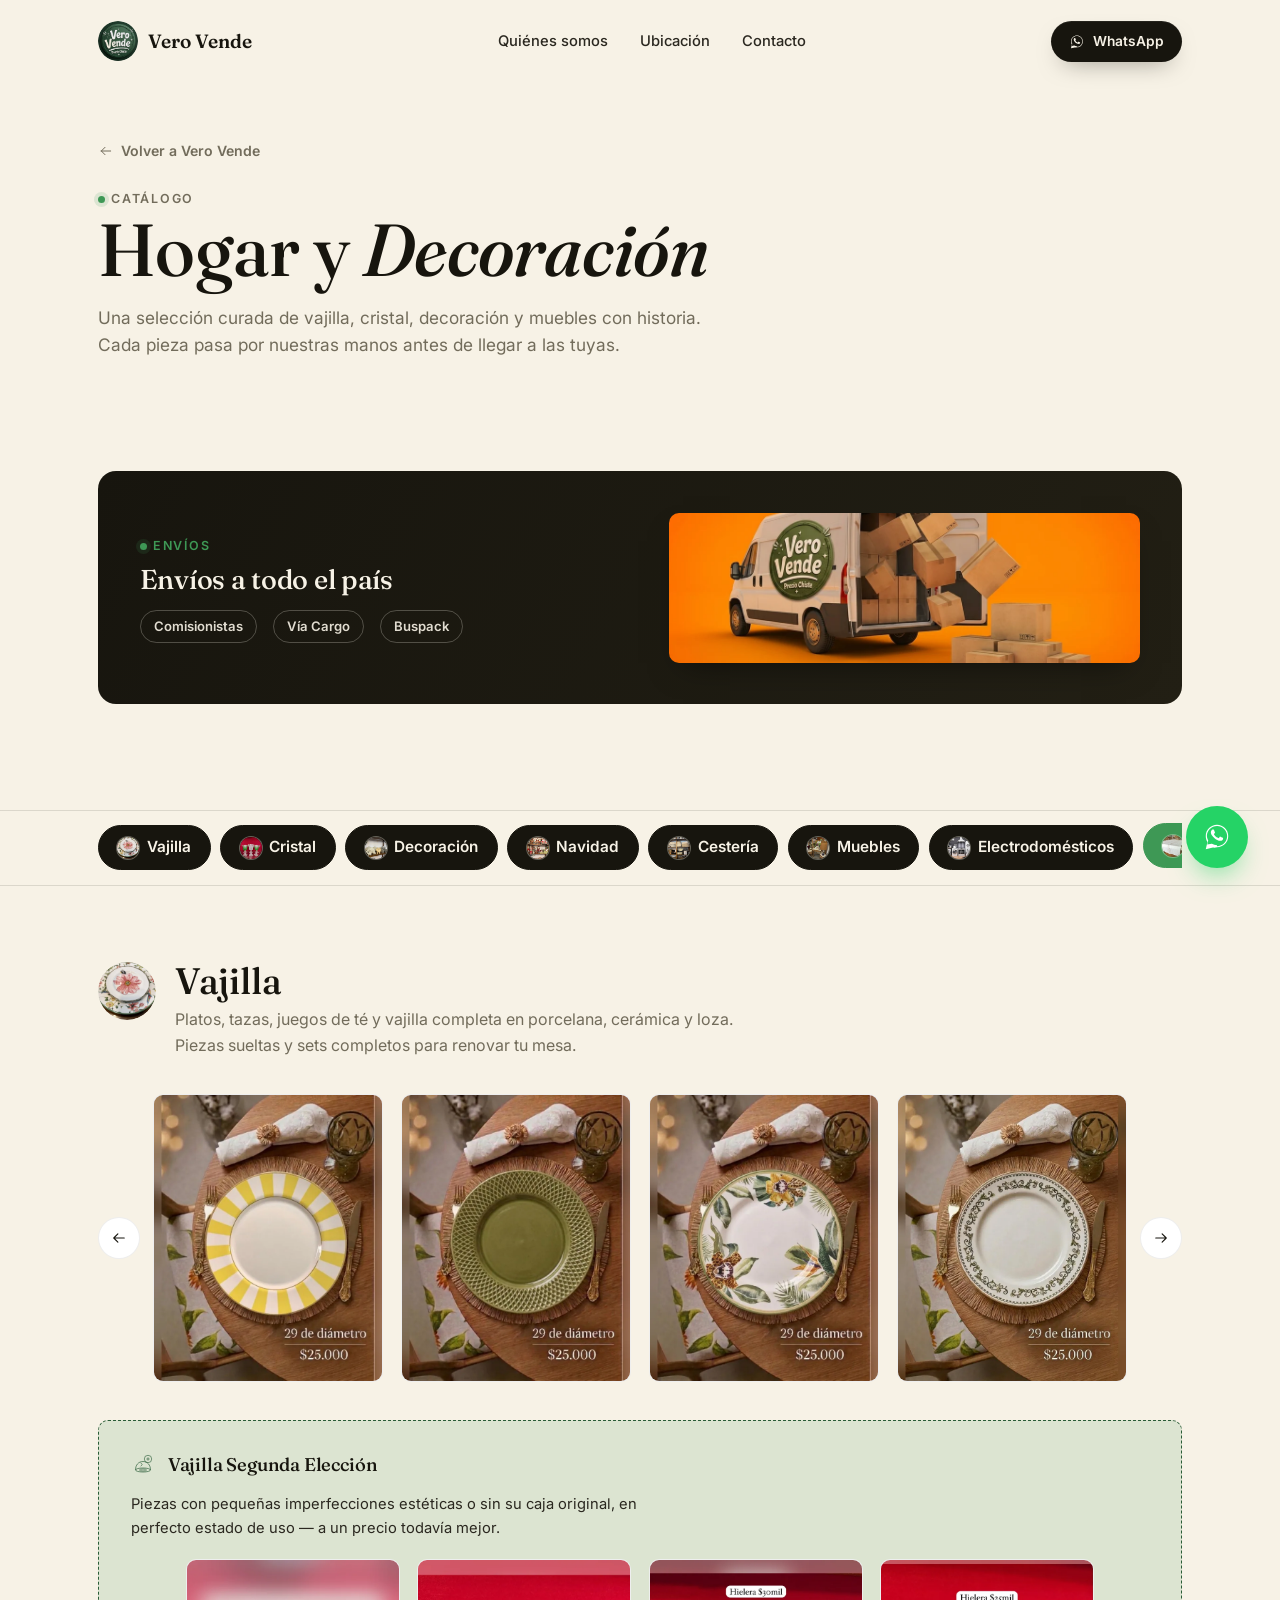
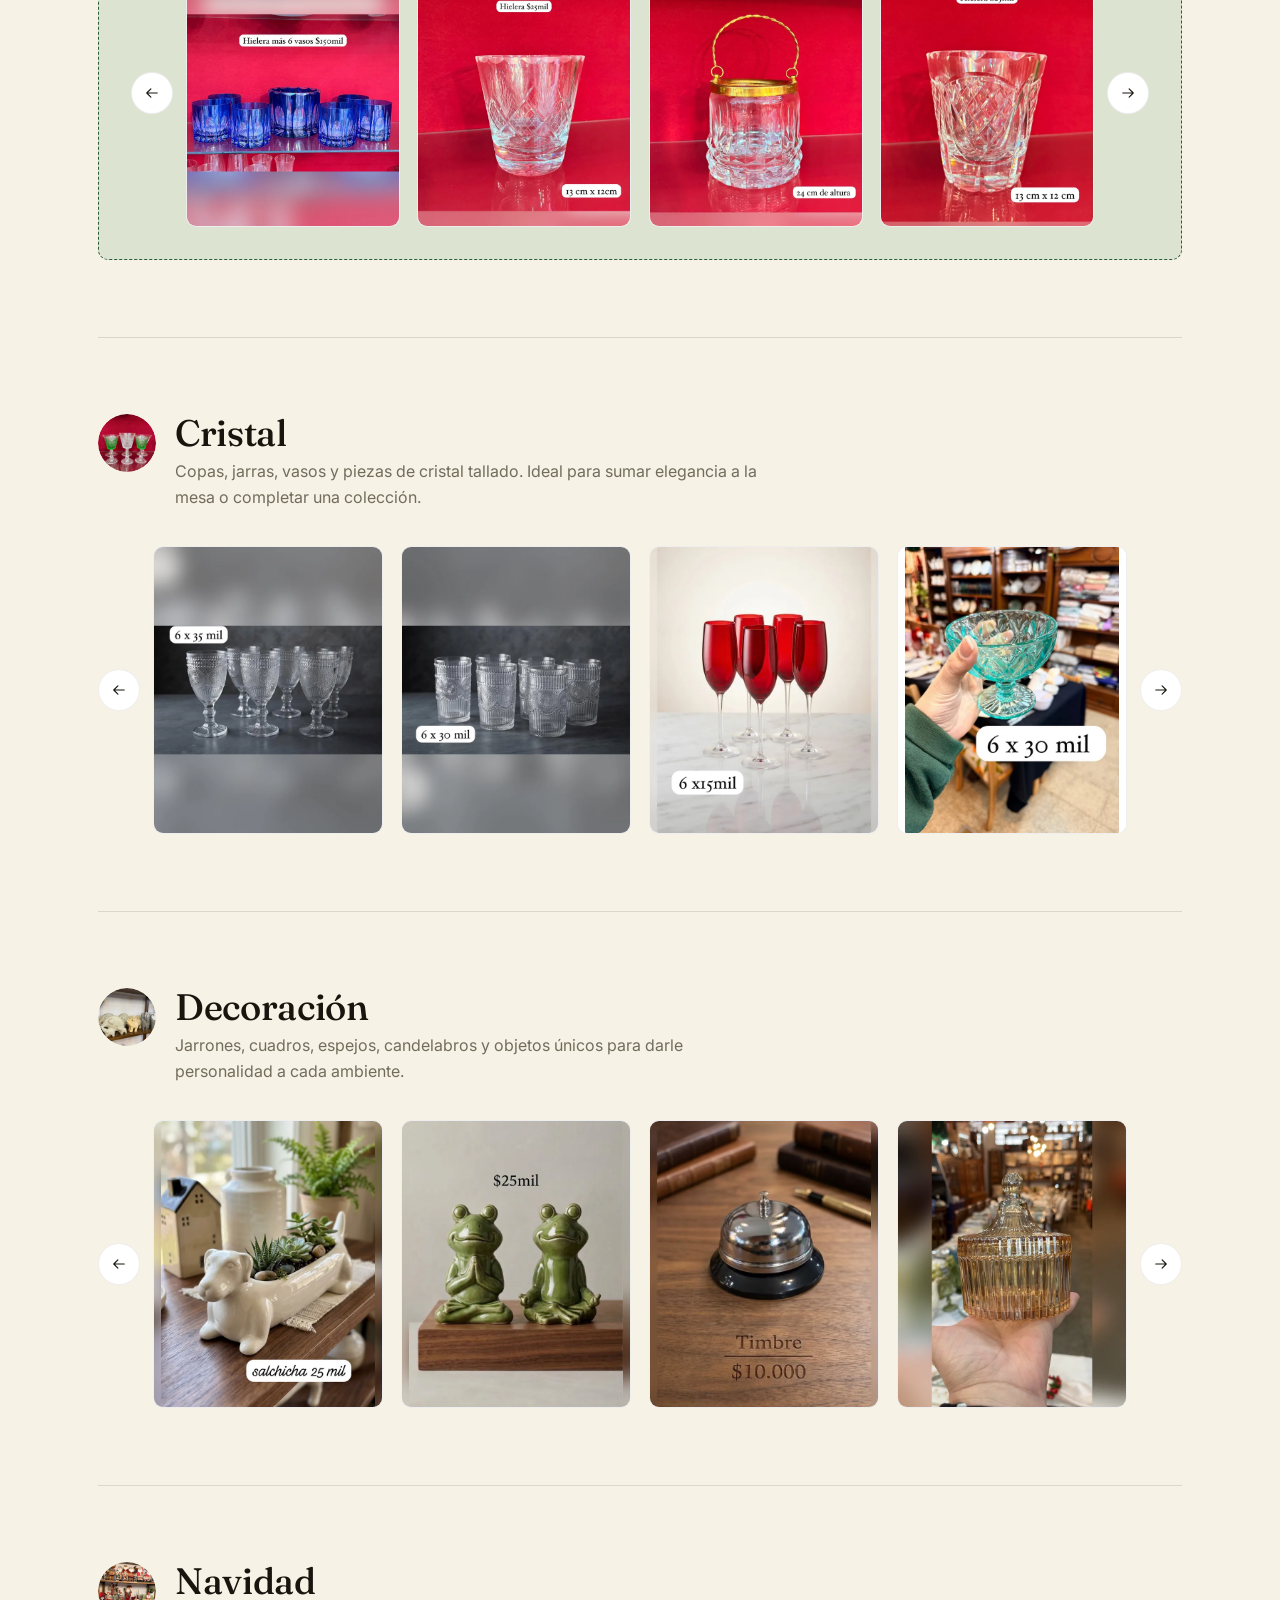
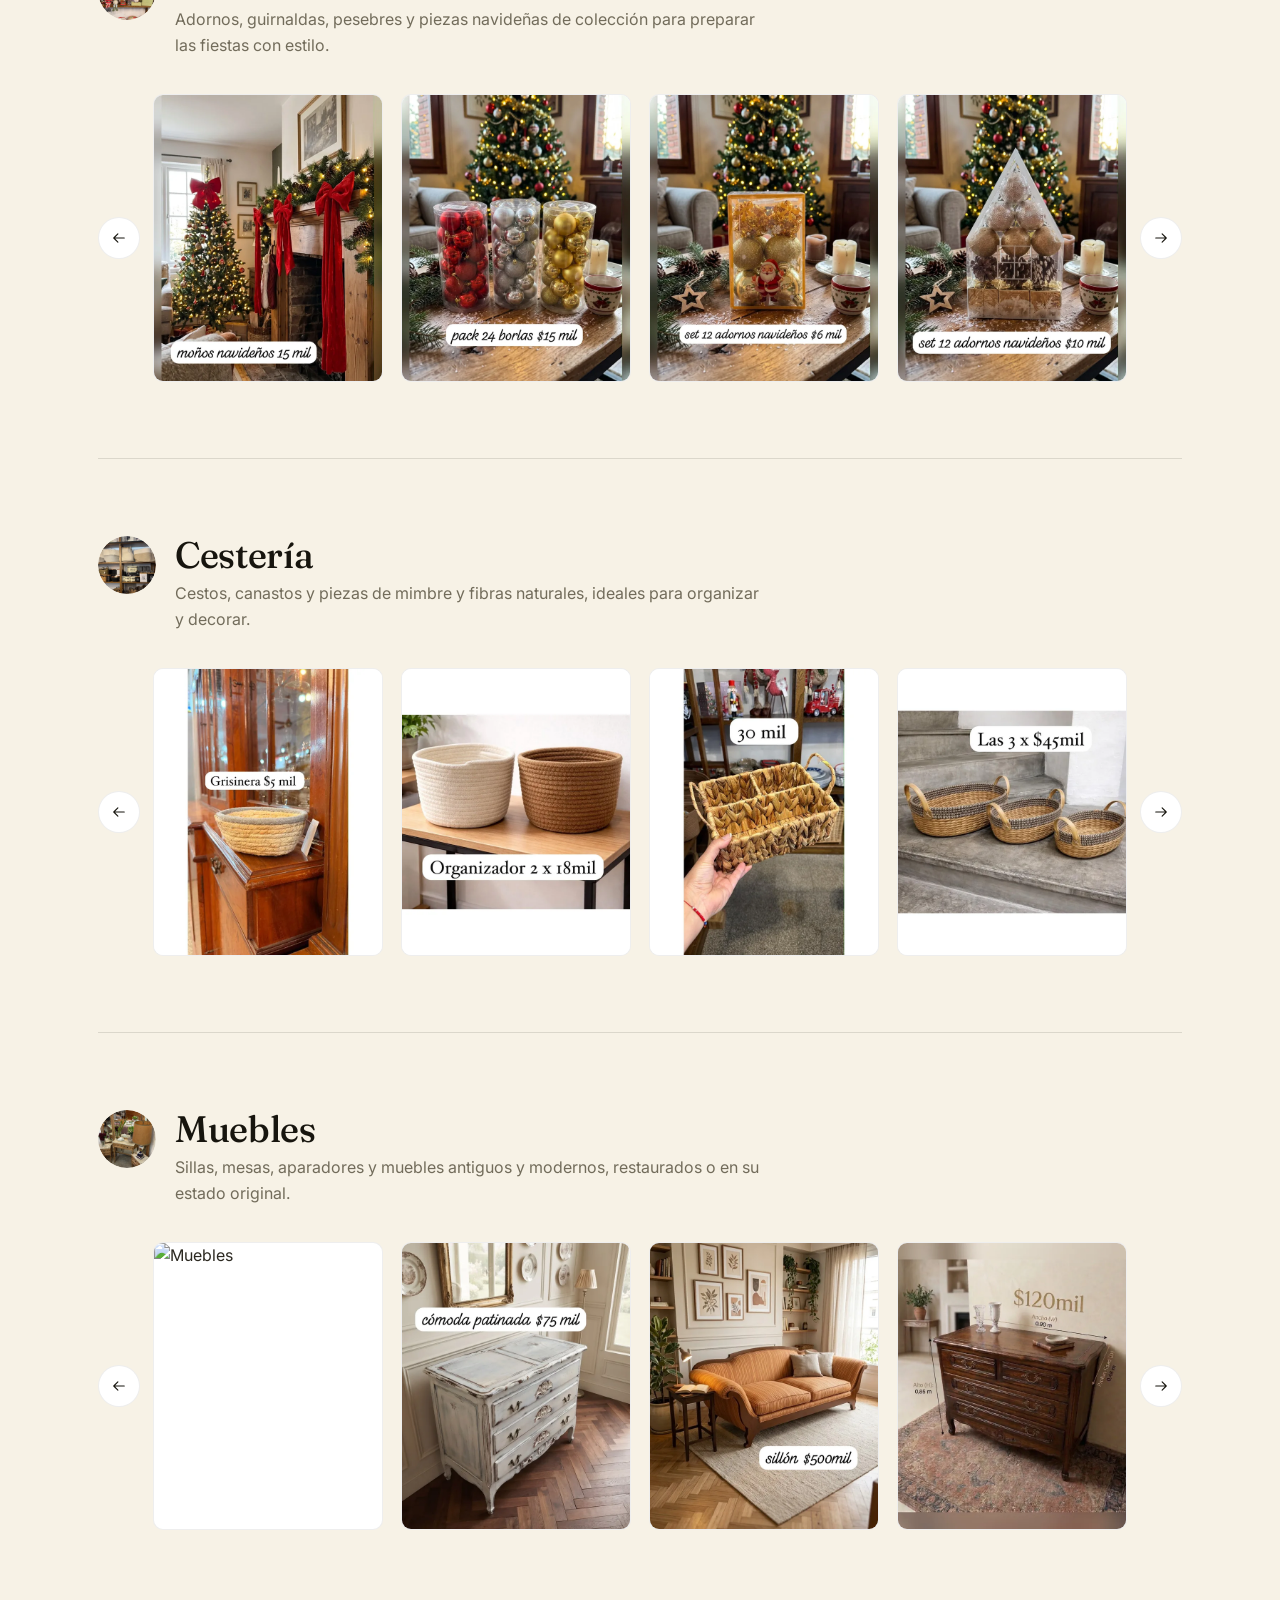
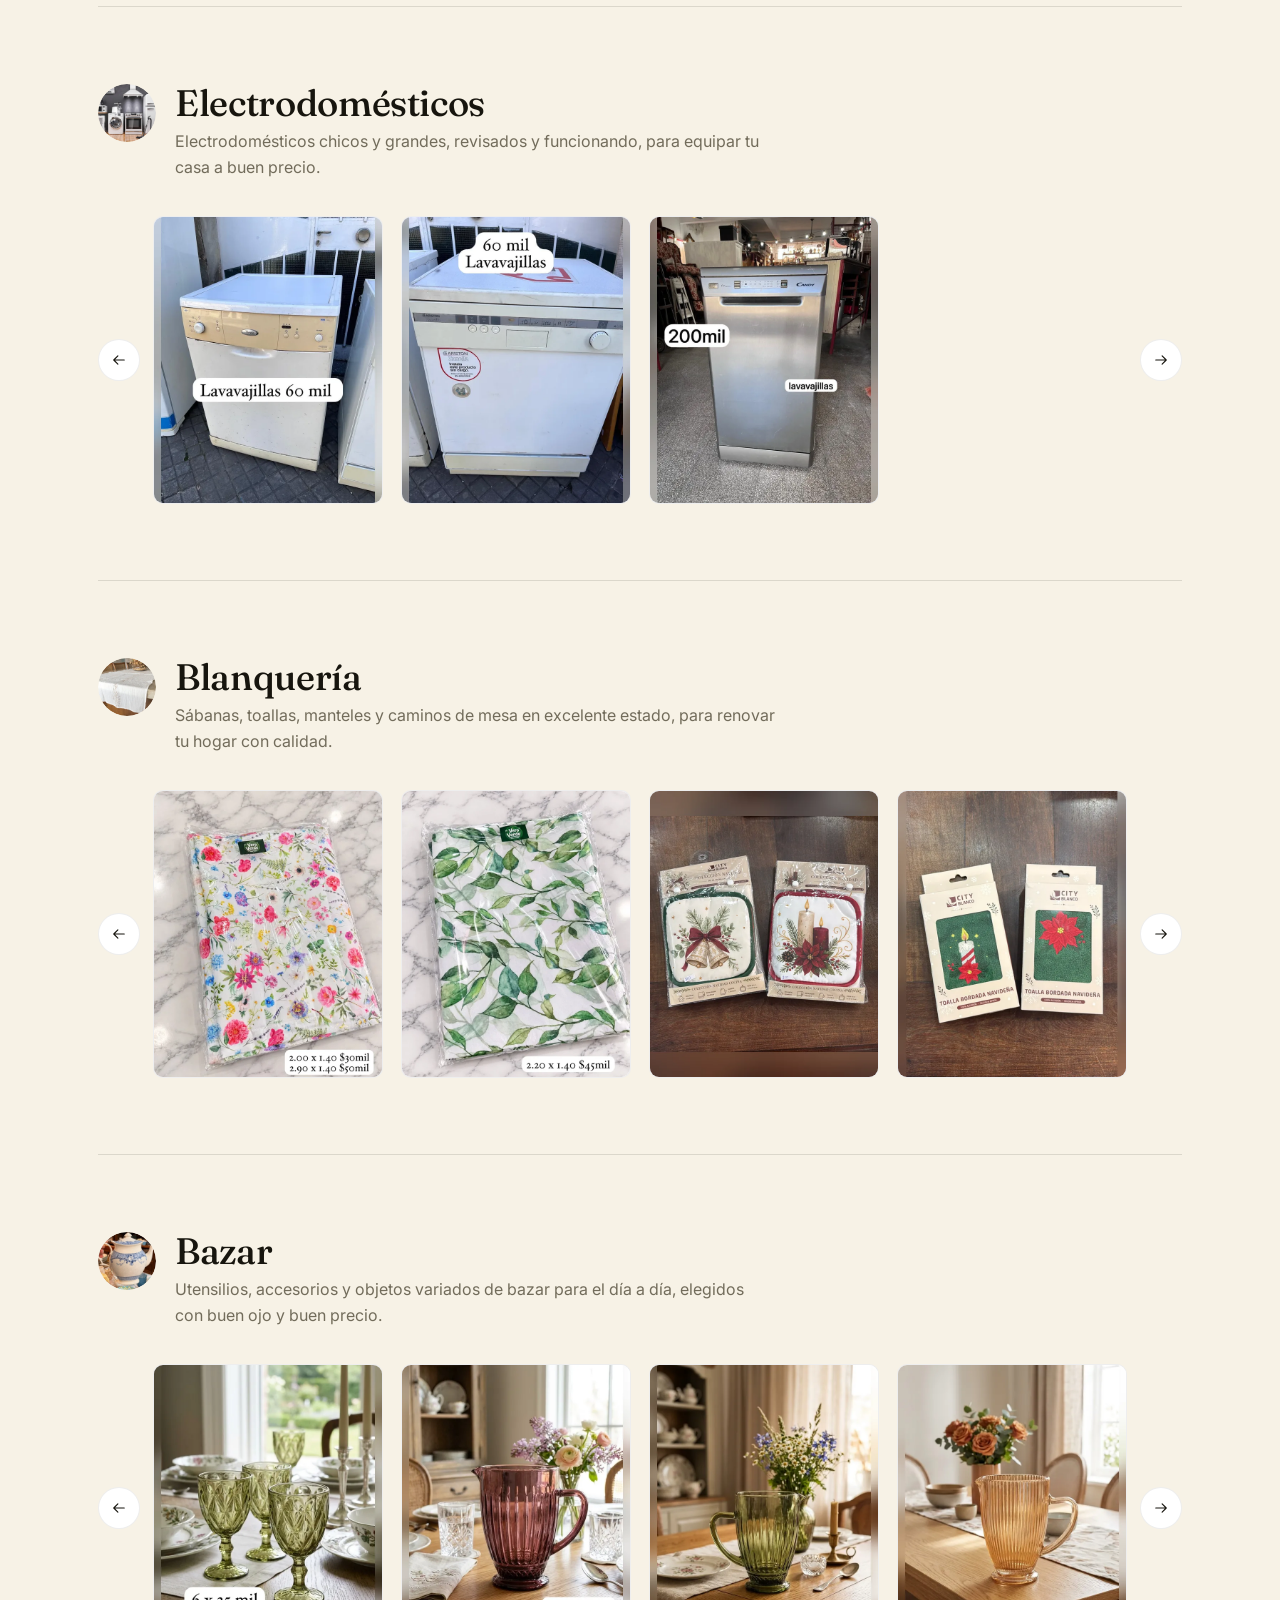
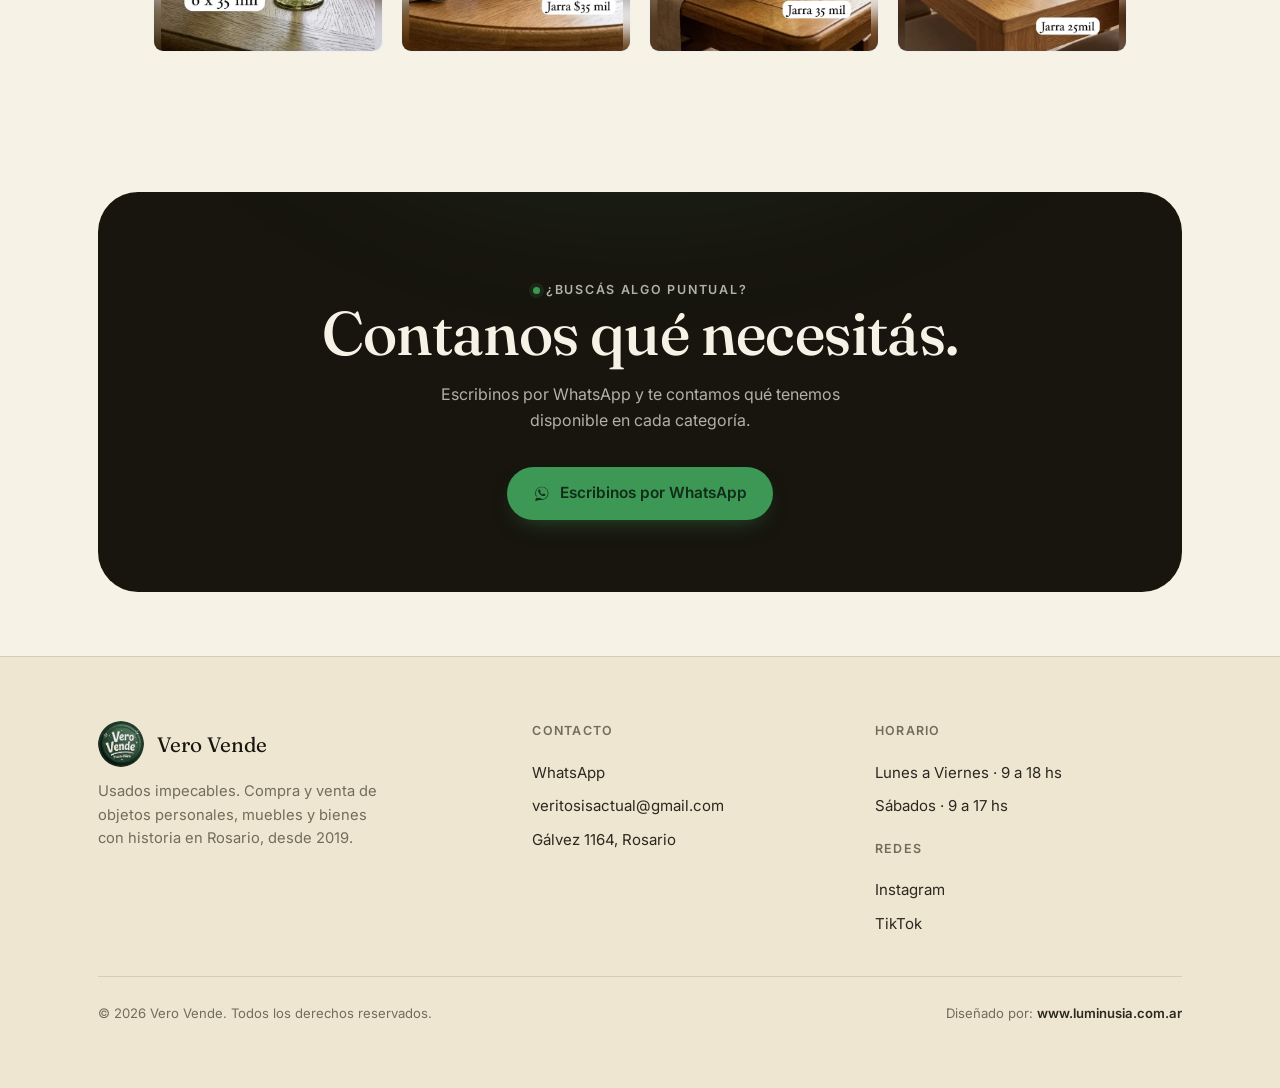
==== commit 6a5f7820: "Add files via upload" ====
--- a/hogar-decoracion.html
+++ b/hogar-decoracion.html
@@ -584,38 +584,17 @@
         </button>
         <div class="gallery-viewport">
           <div class="gallery-track" data-reveal>
-            <div class="gallery-item gallery-photo"><img src="fotos/muebles/muebles-nov06.webp" alt="Muebles" loading="lazy" width="640" height="800"></div>
-            <div class="gallery-item gallery-photo"><img src="fotos/muebles/muebles-nov07.webp" alt="Muebles" loading="lazy" width="640" height="800"></div>
-            <div class="gallery-item gallery-photo"><img src="fotos/muebles/muebles-nov08.webp" alt="Muebles" loading="lazy" width="640" height="800"></div>
-            <div class="gallery-item gallery-photo"><img src="fotos/muebles/muebles-nov09.webp" alt="Muebles" loading="lazy" width="640" height="800"></div>
-            <div class="gallery-item gallery-photo"><img src="fotos/muebles/muebles-nov10.webp" alt="Muebles" loading="lazy" width="640" height="800"></div>
-            <div class="gallery-item gallery-photo"><img src="fotos/muebles/muebles-nov11.webp" alt="Muebles" loading="lazy" width="640" height="800"></div>
-            <div class="gallery-item gallery-photo"><img src="fotos/muebles/muebles-nov12.webp" alt="Muebles" loading="lazy" width="640" height="800"></div>
-            <div class="gallery-item gallery-photo"><img src="fotos/muebles/muebles-nov13.webp" alt="Muebles" loading="lazy" width="640" height="800"></div>
-            <div class="gallery-item gallery-photo"><img src="fotos/muebles/muebles-nov01.webp" alt="Muebles" loading="lazy" width="640" height="800"></div>
+            <div class="gallery-item gallery-photo"><img src="fotos/muebles/muebles-nov14.webp" alt="Muebles" loading="lazy" width="640" height="800"></div>
+            <div class="gallery-item gallery-photo"><img src="fotos/muebles/muebles-nov15.webp" alt="Muebles" loading="lazy" width="640" height="800"></div>
+            <div class="gallery-item gallery-photo"><img src="fotos/muebles/muebles-nov16.webp" alt="Muebles" loading="lazy" width="640" height="800"></div>
             <div class="gallery-item gallery-photo"><img src="fotos/muebles/muebles-nov02.webp" alt="Muebles" loading="lazy" width="640" height="800"></div>
             <div class="gallery-item gallery-photo"><img src="fotos/muebles/muebles-nov03.webp" alt="Muebles" loading="lazy" width="640" height="800"></div>
             <div class="gallery-item gallery-photo"><img src="fotos/muebles/muebles-nov04.webp" alt="Muebles" loading="lazy" width="640" height="800"></div>
             <div class="gallery-item gallery-photo"><img src="fotos/muebles/muebles-nov05.webp" alt="Muebles" loading="lazy" width="640" height="800"></div>
-            <div class="gallery-item gallery-photo"><img src="fotos/muebles/muebles-oct01.webp" alt="Muebles" loading="lazy" width="640" height="800"></div>
-            <div class="gallery-item gallery-photo"><img src="fotos/muebles/muebles-oct02.webp" alt="Muebles" loading="lazy" width="640" height="800"></div>
             <div class="gallery-item gallery-photo"><img src="fotos/muebles/muebles-oct03.webp" alt="Muebles" loading="lazy" width="640" height="800"></div>
             <div class="gallery-item gallery-photo"><img src="fotos/muebles/muebles-oct04.webp" alt="Muebles" loading="lazy" width="640" height="800"></div>
-            <div class="gallery-item gallery-photo"><img src="fotos/muebles/muebles-oct05.webp" alt="Muebles" loading="lazy" width="640" height="800"></div>
-            <div class="gallery-item gallery-photo"><img src="fotos/muebles/muebles-oct06.webp" alt="Muebles" loading="lazy" width="640" height="800"></div>
-            <div class="gallery-item gallery-photo"><img src="fotos/muebles/muebles-oct07.webp" alt="Muebles" loading="lazy" width="640" height="800"></div>
             <div class="gallery-item gallery-photo"><img src="fotos/muebles/muebles-oct08.webp" alt="Muebles" loading="lazy" width="640" height="800"></div>
-            <div class="gallery-item gallery-photo"><img src="fotos/muebles/muebles-oct09.webp" alt="Muebles" loading="lazy" width="640" height="800"></div>
-            <div class="gallery-item gallery-photo"><img src="fotos/muebles/muebles-oct10.webp" alt="Muebles" loading="lazy" width="640" height="800"></div>
-            <div class="gallery-item gallery-photo"><img src="fotos/muebles/muebles-oct11.webp" alt="Muebles" loading="lazy" width="640" height="800"></div>
-            <div class="gallery-item gallery-photo"><img src="fotos/muebles/muebles-oct12.webp" alt="Muebles" loading="lazy" width="640" height="800"></div>
-            <div class="gallery-item gallery-photo"><img src="fotos/muebles/muebles-oct13.webp" alt="Muebles" loading="lazy" width="640" height="800"></div>
-            <div class="gallery-item gallery-photo"><img src="fotos/muebles/muebles-oct14.webp" alt="Muebles" loading="lazy" width="640" height="800"></div>
-            <div class="gallery-item gallery-photo"><img src="fotos/muebles/muebles-oct15.webp" alt="Muebles" loading="lazy" width="640" height="800"></div>
-            <div class="gallery-item gallery-photo"><img src="fotos/muebles/muebles-oct16.webp" alt="Muebles" loading="lazy" width="640" height="800"></div>
-            <div class="gallery-item gallery-photo"><img src="fotos/muebles/muebles-oct17.webp" alt="Muebles" loading="lazy" width="640" height="800"></div>
             <div class="gallery-item gallery-photo"><img src="fotos/muebles/muebles-oct18.webp" alt="Muebles" loading="lazy" width="640" height="800"></div>
-            <div class="gallery-item gallery-photo"><img src="fotos/muebles/muebles-oct19.webp" alt="Muebles" loading="lazy" width="640" height="800"></div>
           </div>
         </div>
         <button type="button" class="gallery-arrow gallery-arrow-next" aria-label="Ver más fotos">
@@ -665,6 +644,8 @@
         </button>
         <div class="gallery-viewport">
           <div class="gallery-track" data-reveal>
+            <div class="gallery-item gallery-photo"><img src="fotos/blanqueria/blanqueria-nov05.webp" alt="Blanquería" loading="lazy" width="640" height="800"></div>
+            <div class="gallery-item gallery-photo"><img src="fotos/blanqueria/blanqueria-nov06.webp" alt="Blanquería" loading="lazy" width="640" height="800"></div>
             <div class="gallery-item gallery-photo"><img src="fotos/blanqueria/blanqueria-nov01.webp" alt="Blanquería" loading="lazy" width="640" height="800"></div>
             <div class="gallery-item gallery-photo"><img src="fotos/blanqueria/blanqueria-nov02.webp" alt="Blanquería" loading="lazy" width="640" height="800"></div>
             <div class="gallery-item gallery-photo"><img src="fotos/blanqueria/blanqueria-nov03.webp" alt="Blanquería" loading="lazy" width="640" height="800"></div>
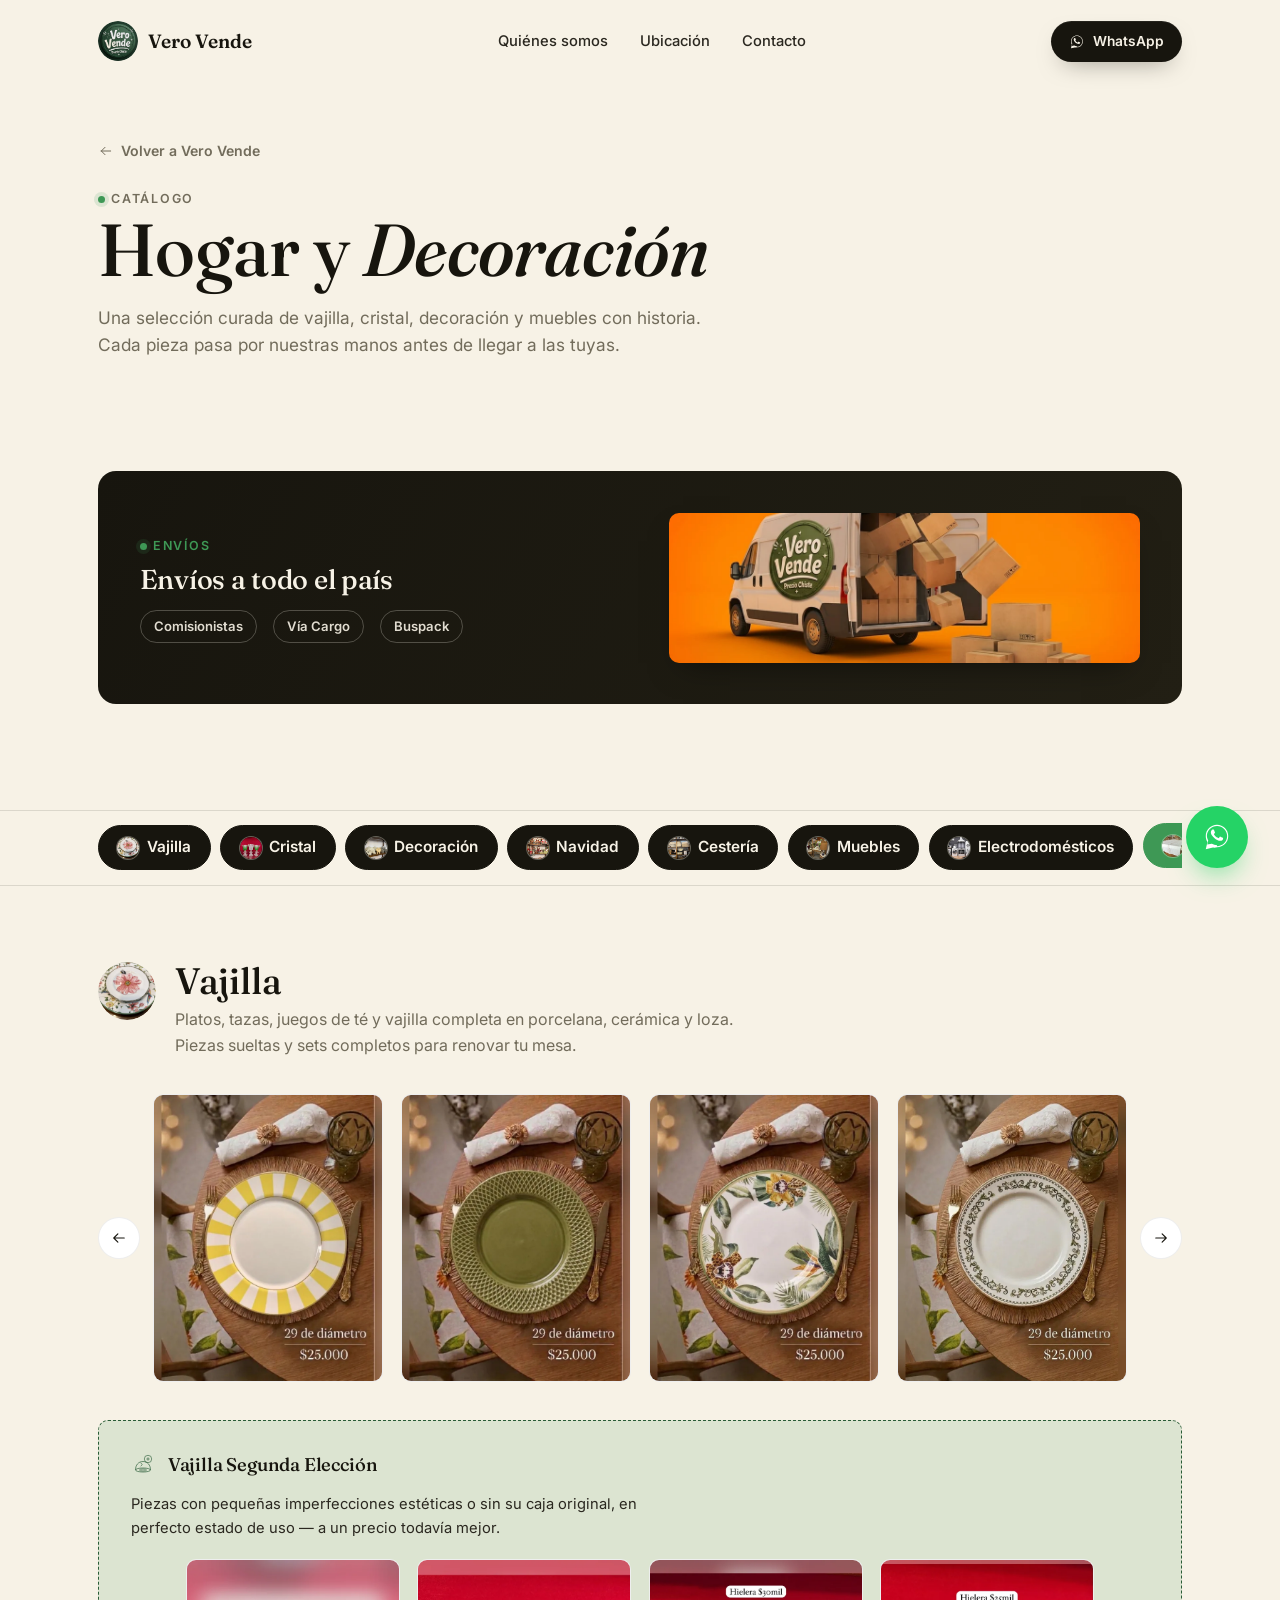
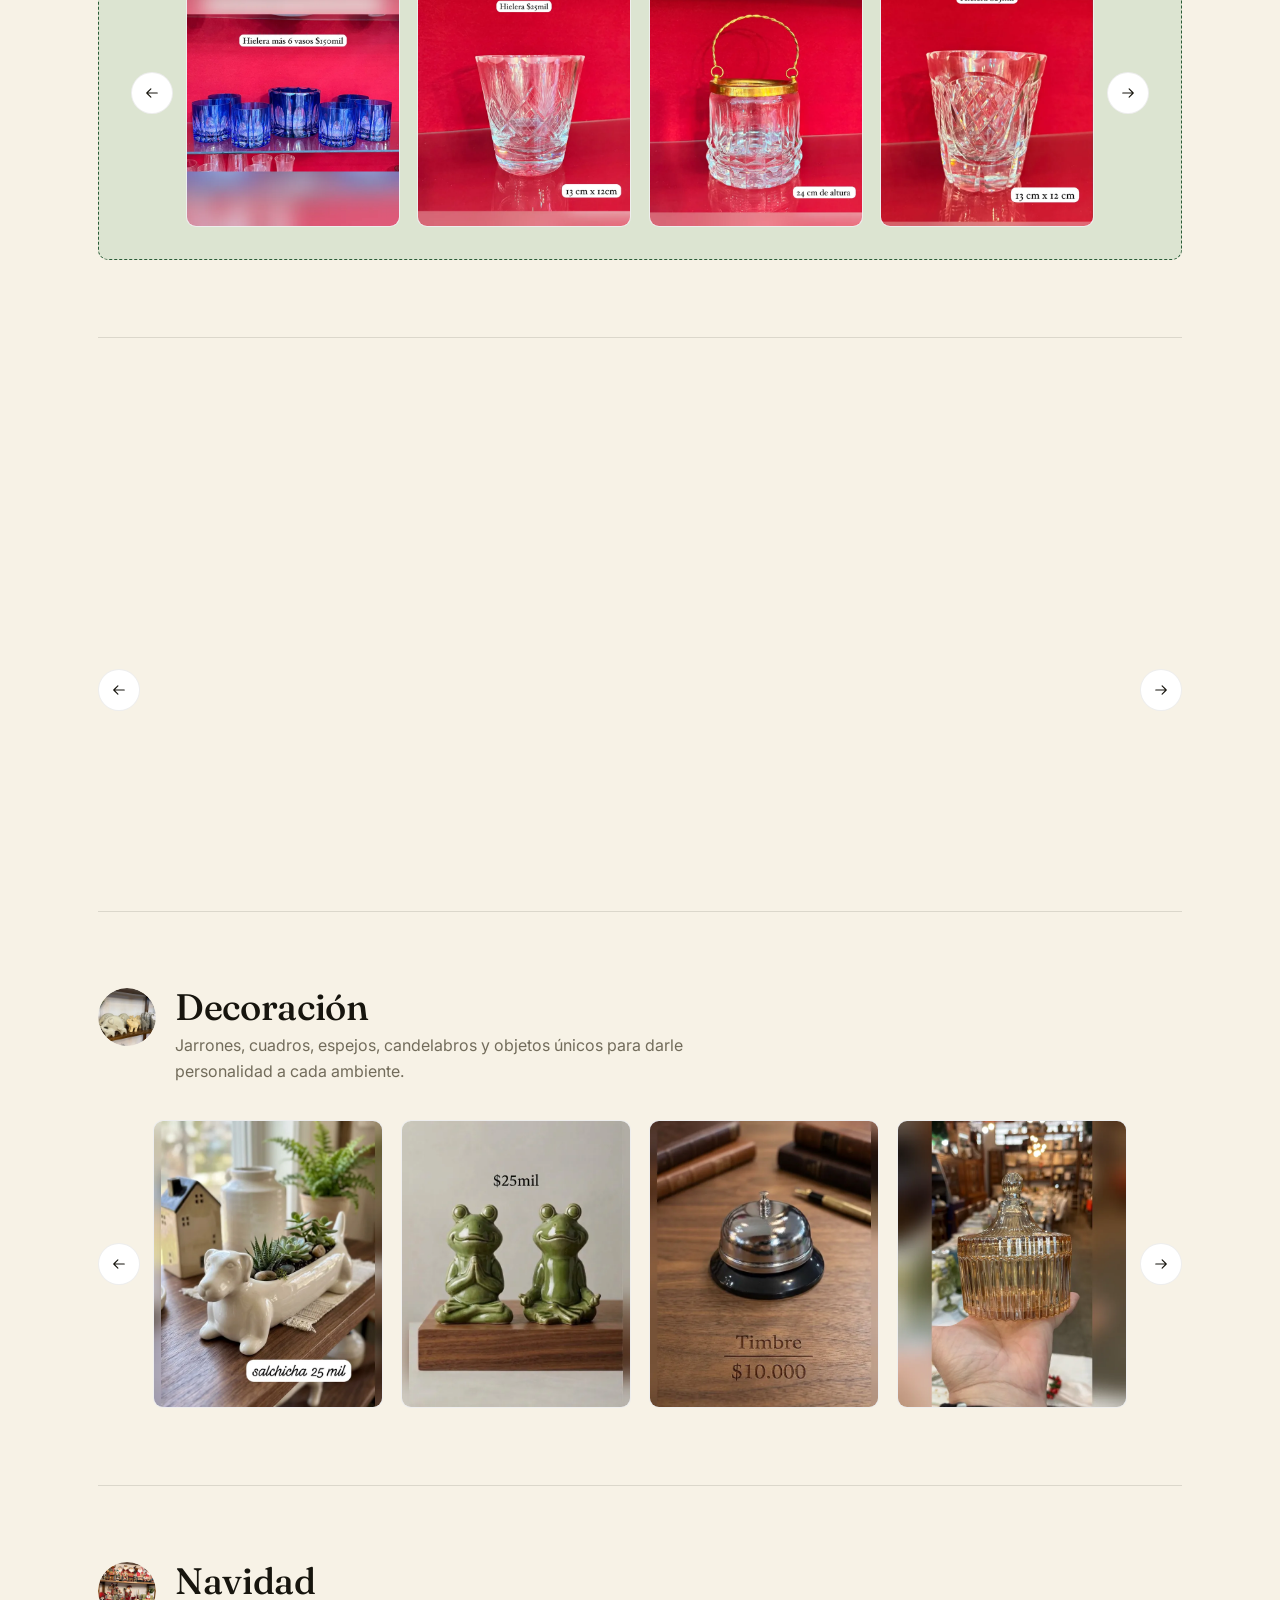
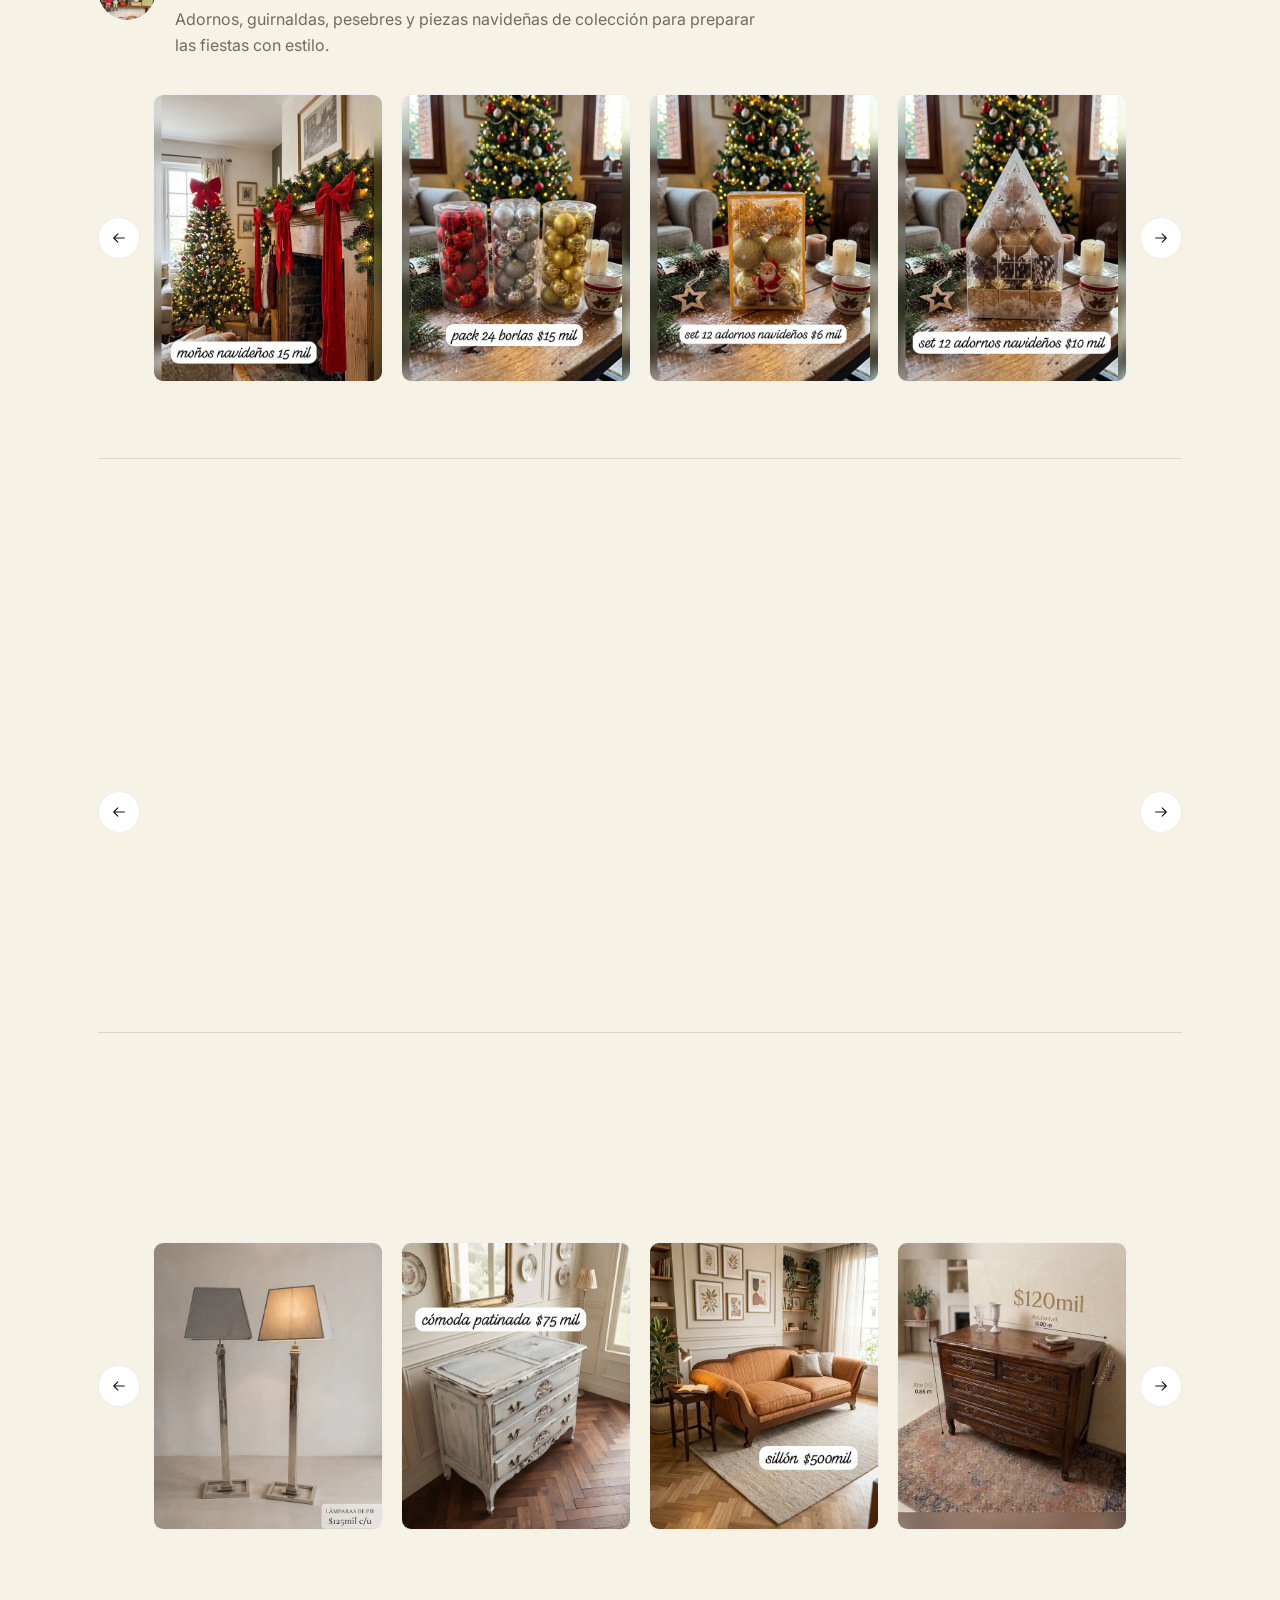
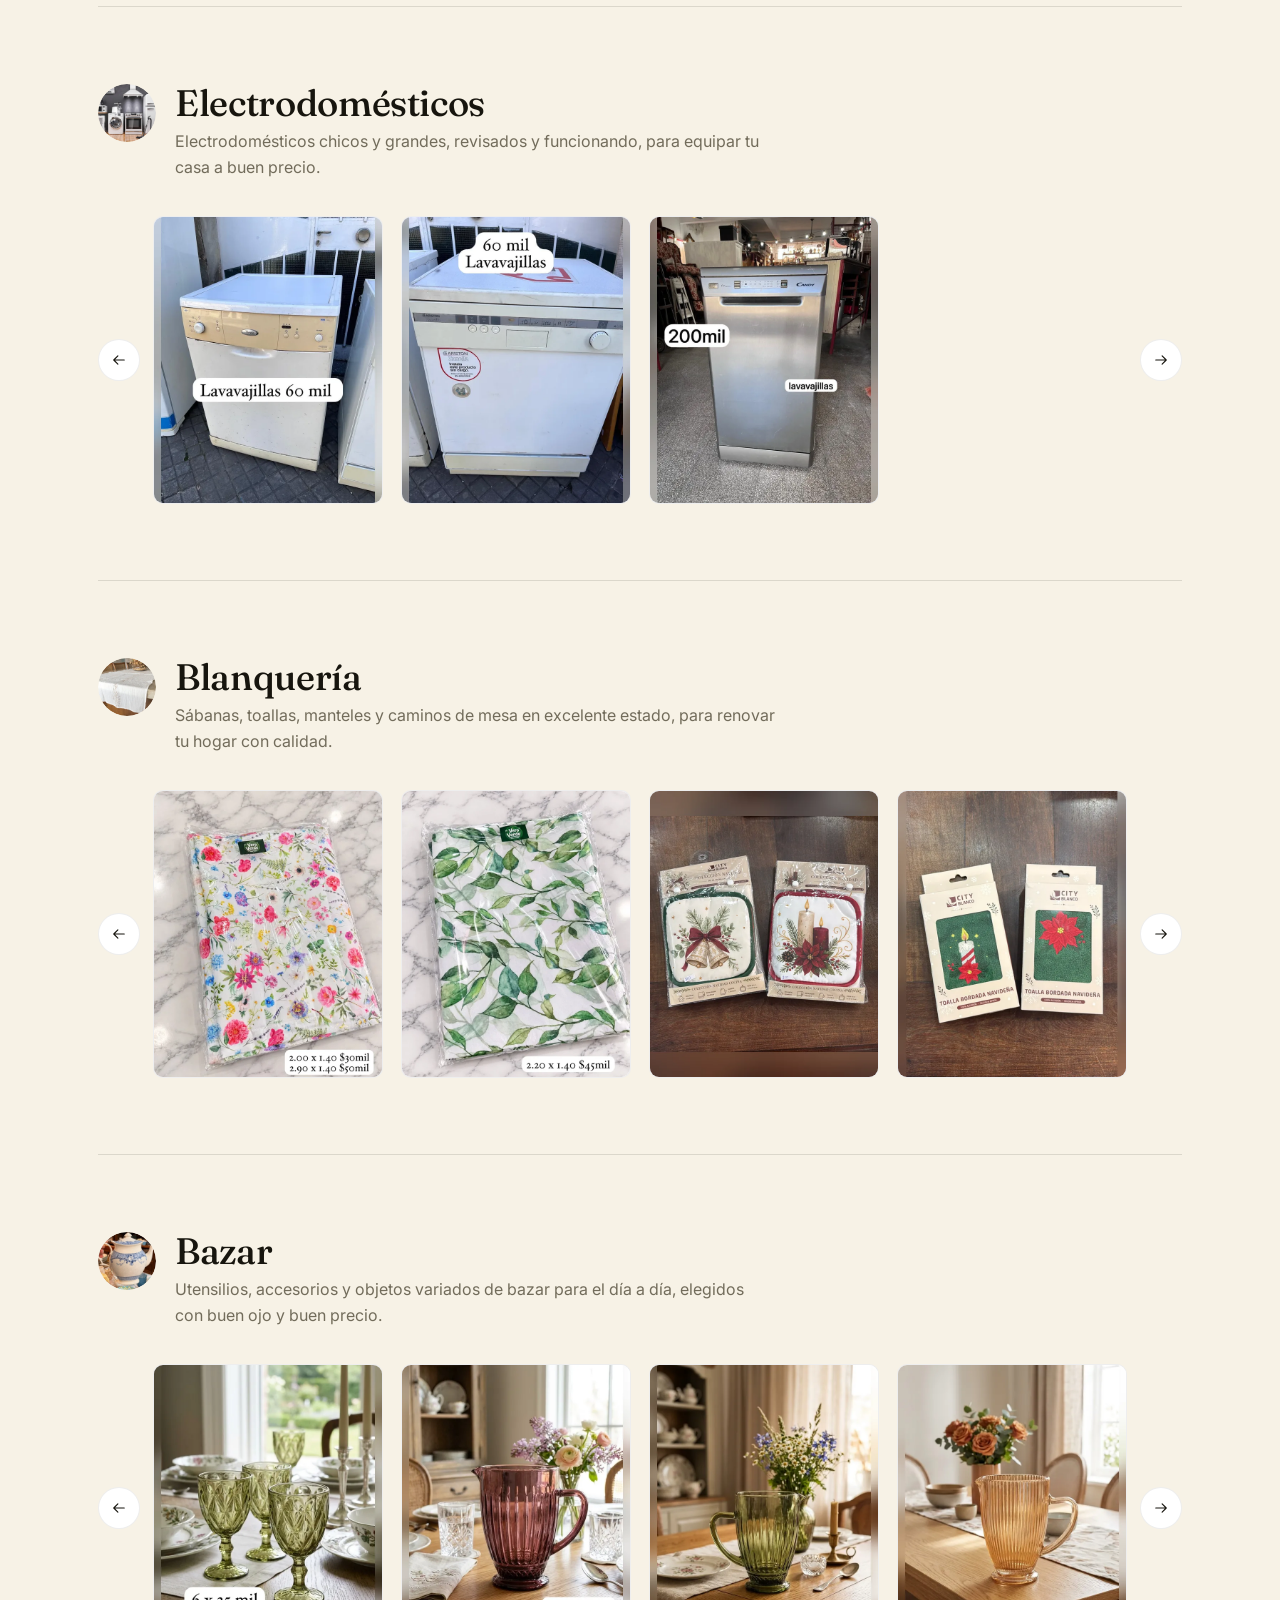
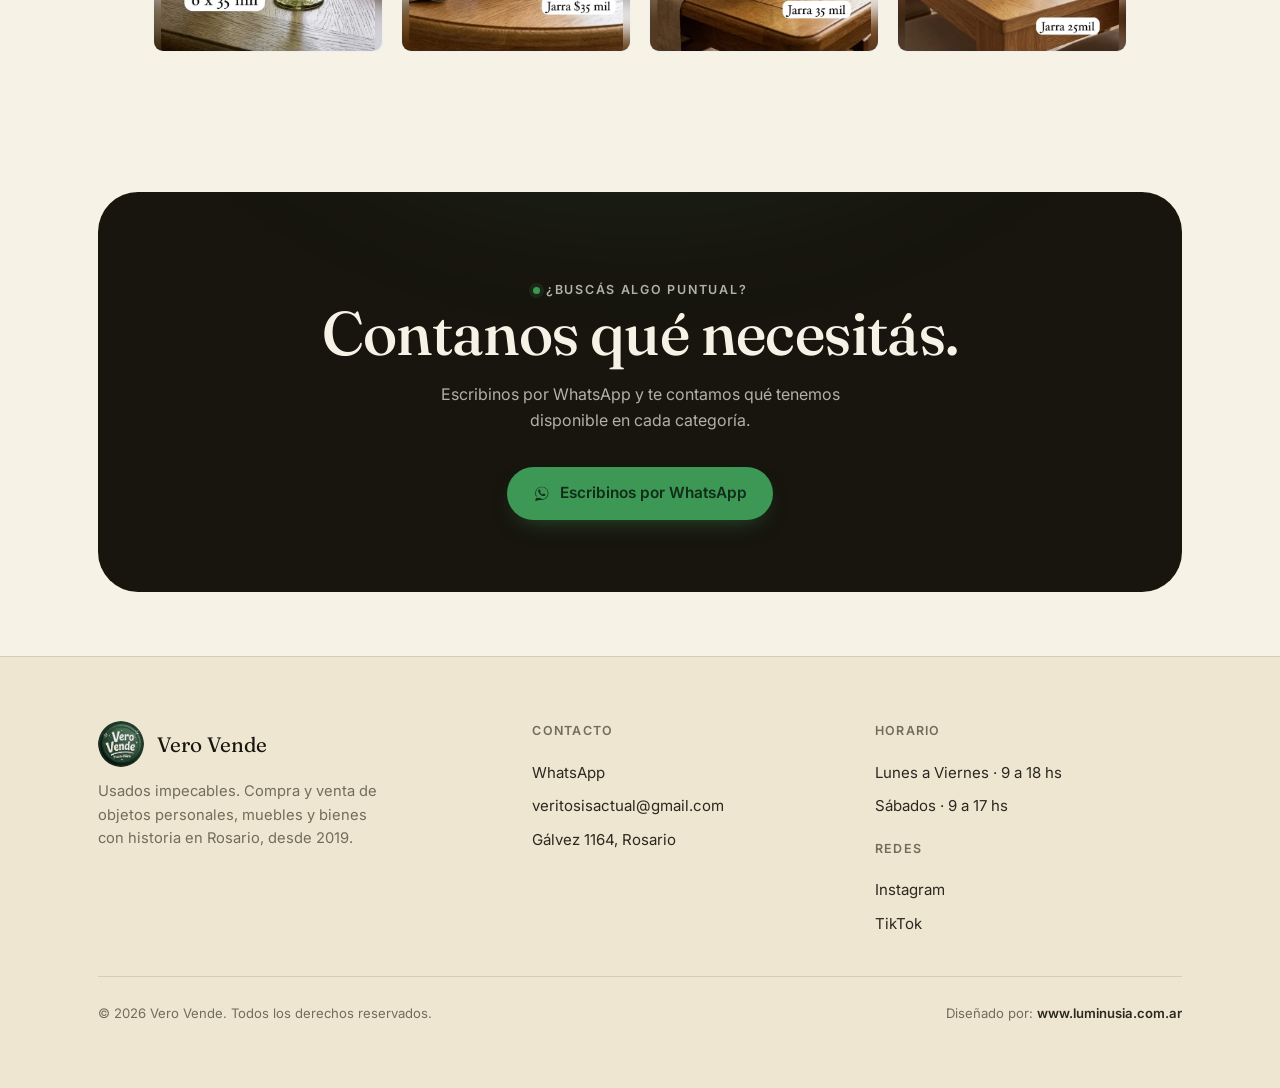
==== commit 7094d088: "Add files via upload" ====
--- a/hogar-decoracion.html
+++ b/hogar-decoracion.html
@@ -584,7 +584,7 @@
         </button>
         <div class="gallery-viewport">
           <div class="gallery-track" data-reveal>
-            <div class="gallery-item gallery-photo"><img src="fotos/muebles/muebles-nov14.webp" alt="Muebles" loading="lazy" width="640" height="800"></div>
+            <div class="gallery-item gallery-photo"><img src="fotos/muebles/muebles-nov17.webp" alt="Muebles" loading="lazy" width="640" height="800"></div>
             <div class="gallery-item gallery-photo"><img src="fotos/muebles/muebles-nov15.webp" alt="Muebles" loading="lazy" width="640" height="800"></div>
             <div class="gallery-item gallery-photo"><img src="fotos/muebles/muebles-nov16.webp" alt="Muebles" loading="lazy" width="640" height="800"></div>
             <div class="gallery-item gallery-photo"><img src="fotos/muebles/muebles-nov02.webp" alt="Muebles" loading="lazy" width="640" height="800"></div>
